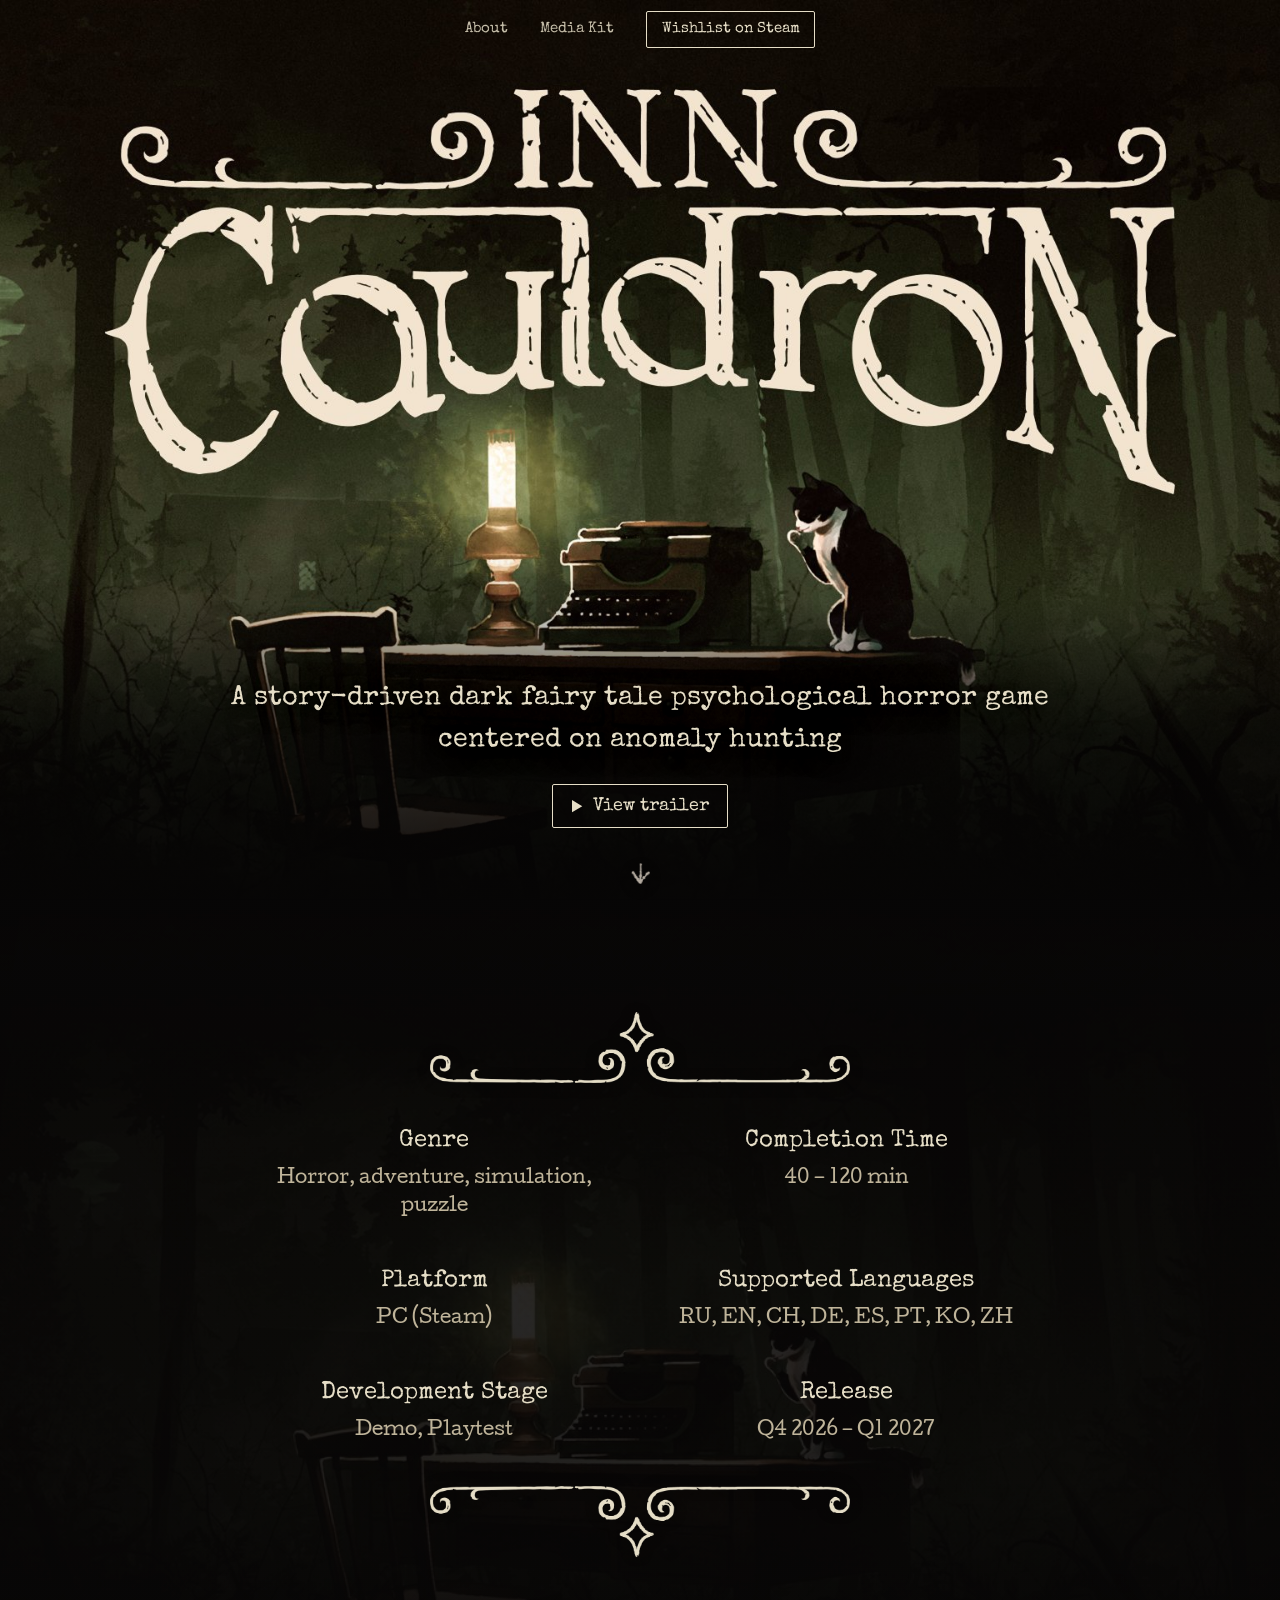
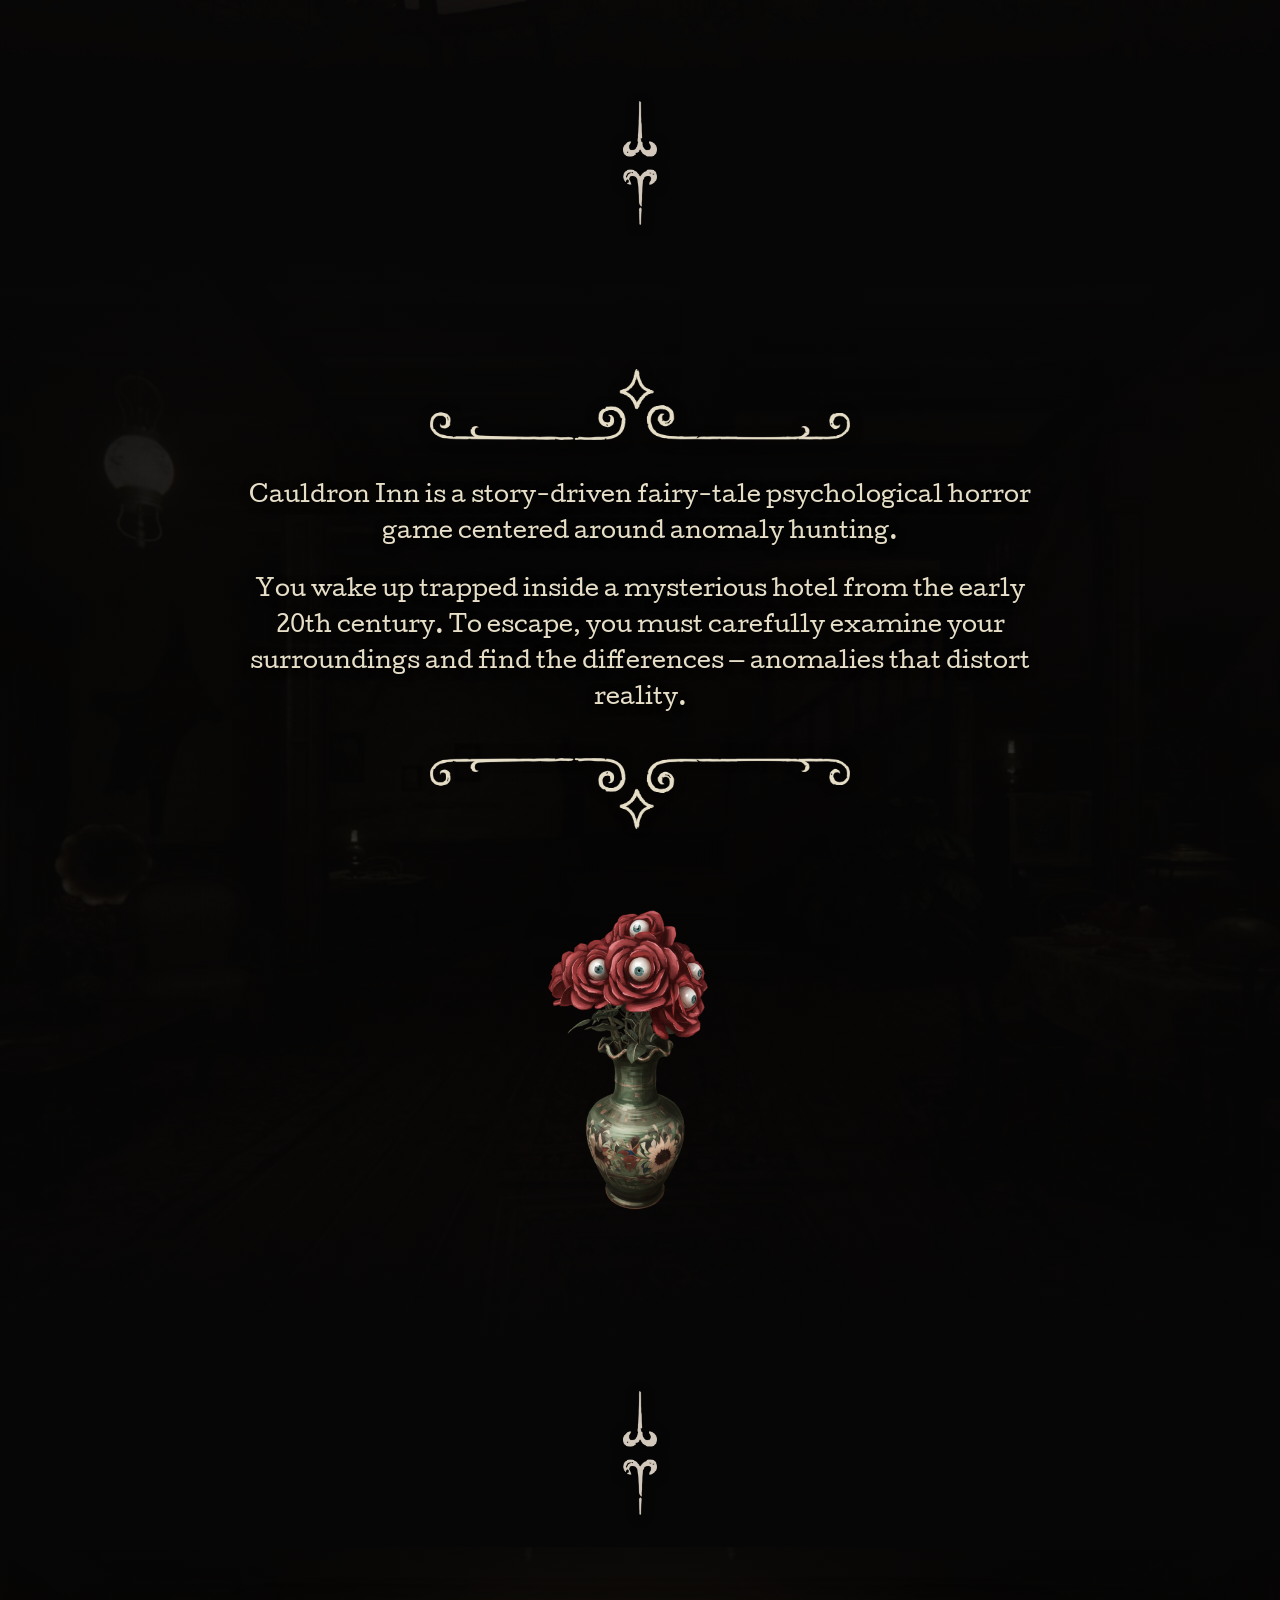
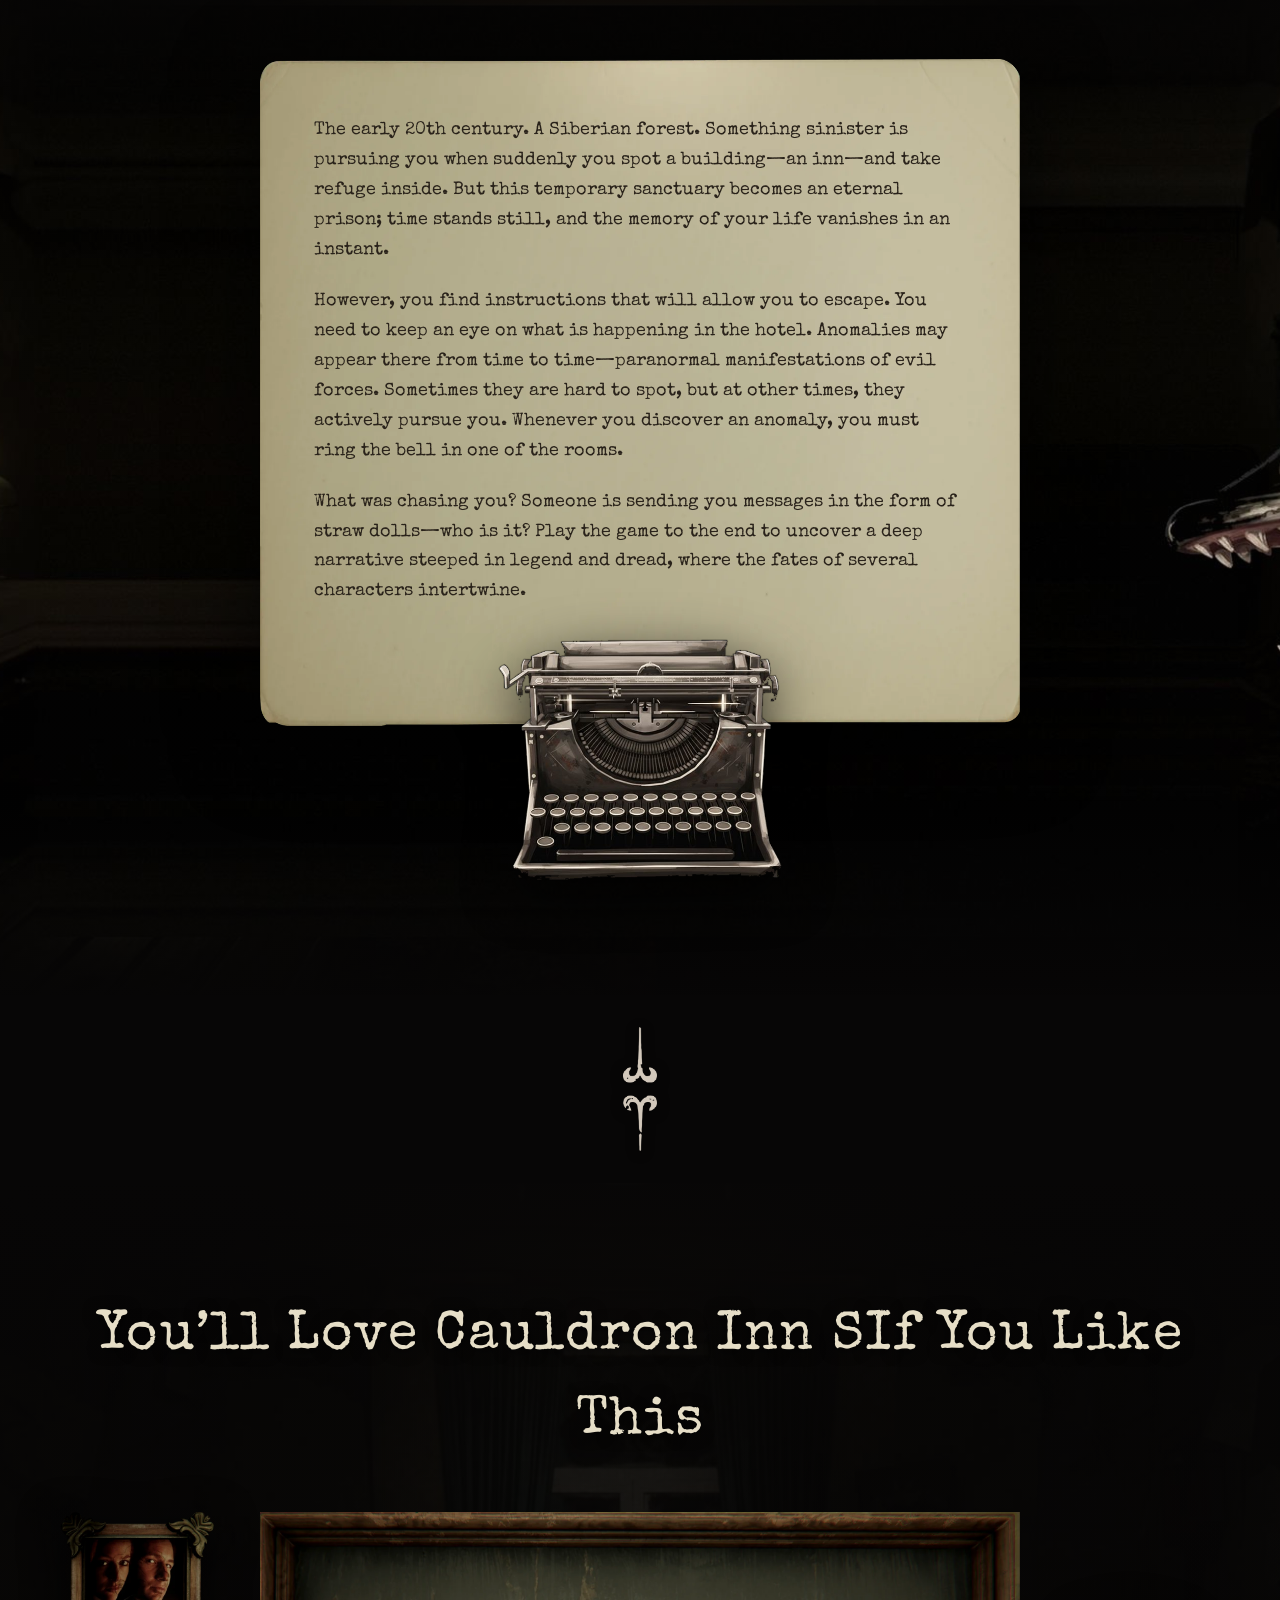
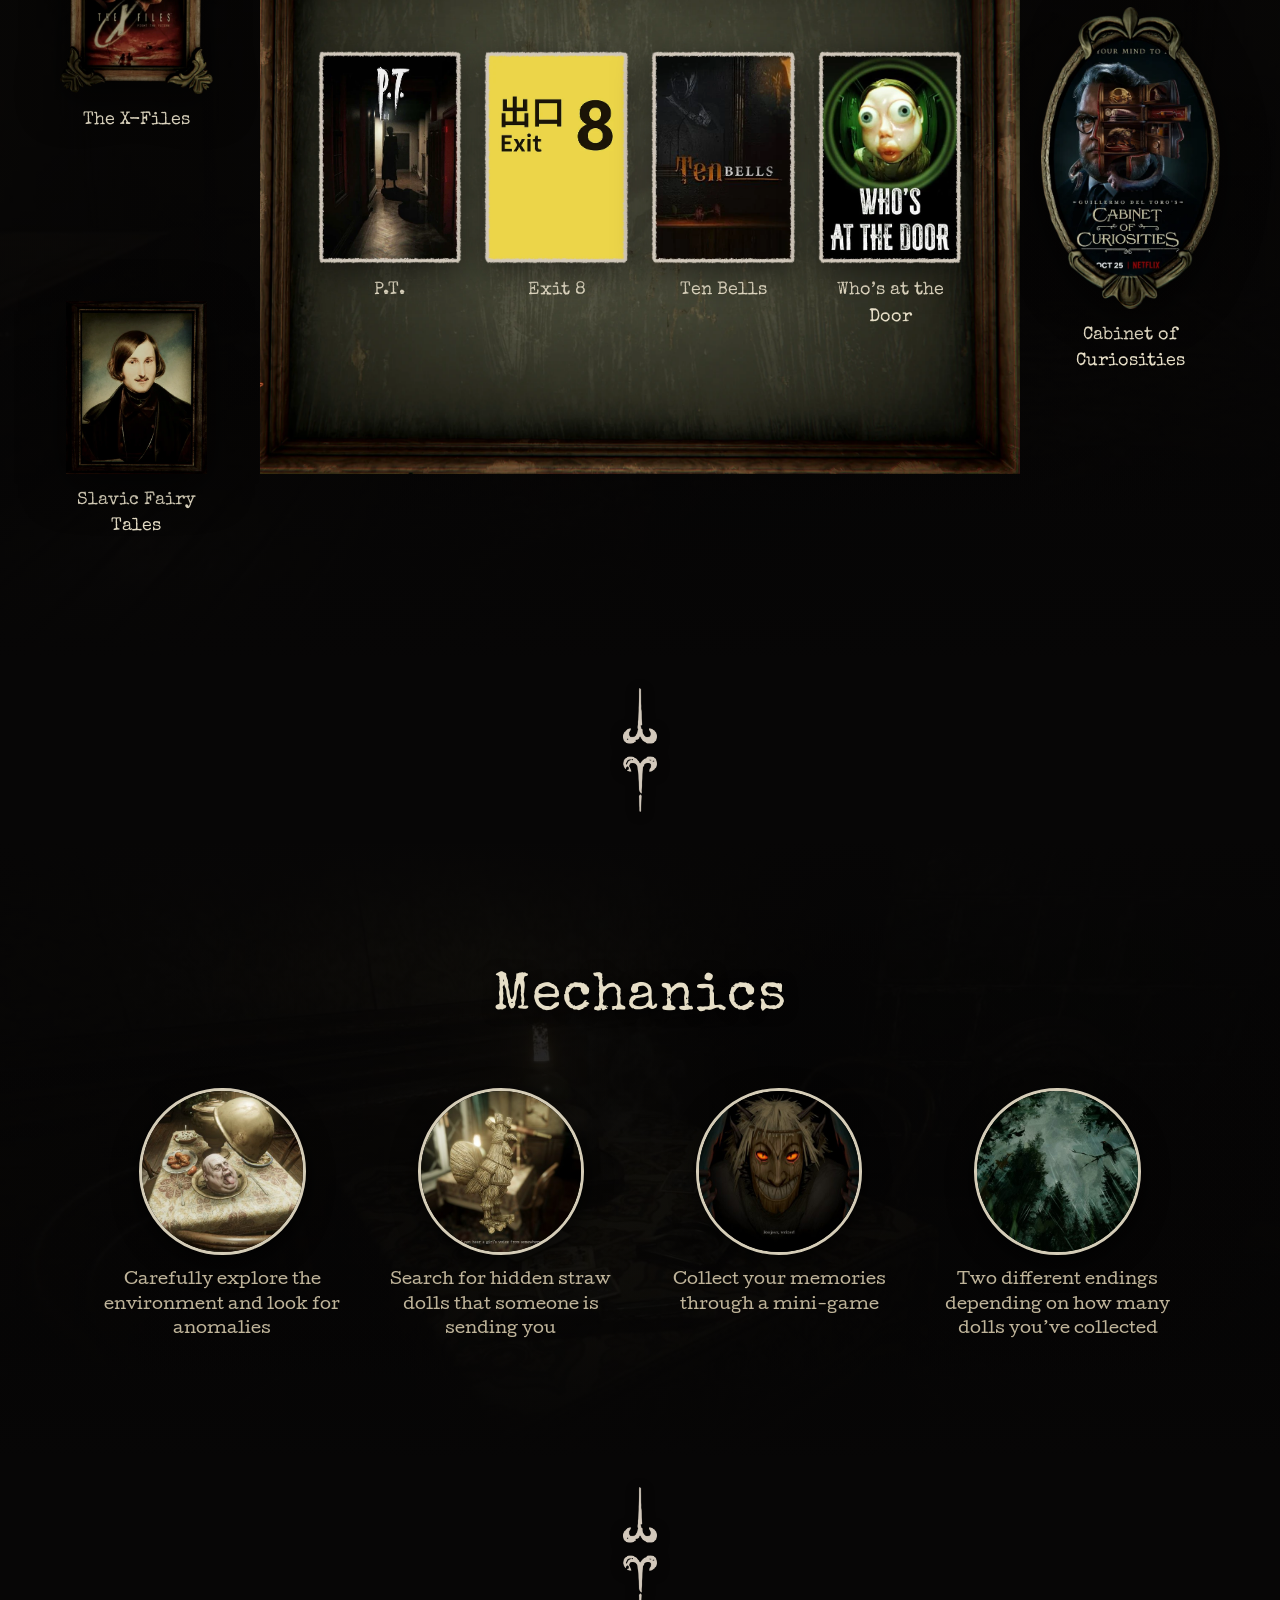
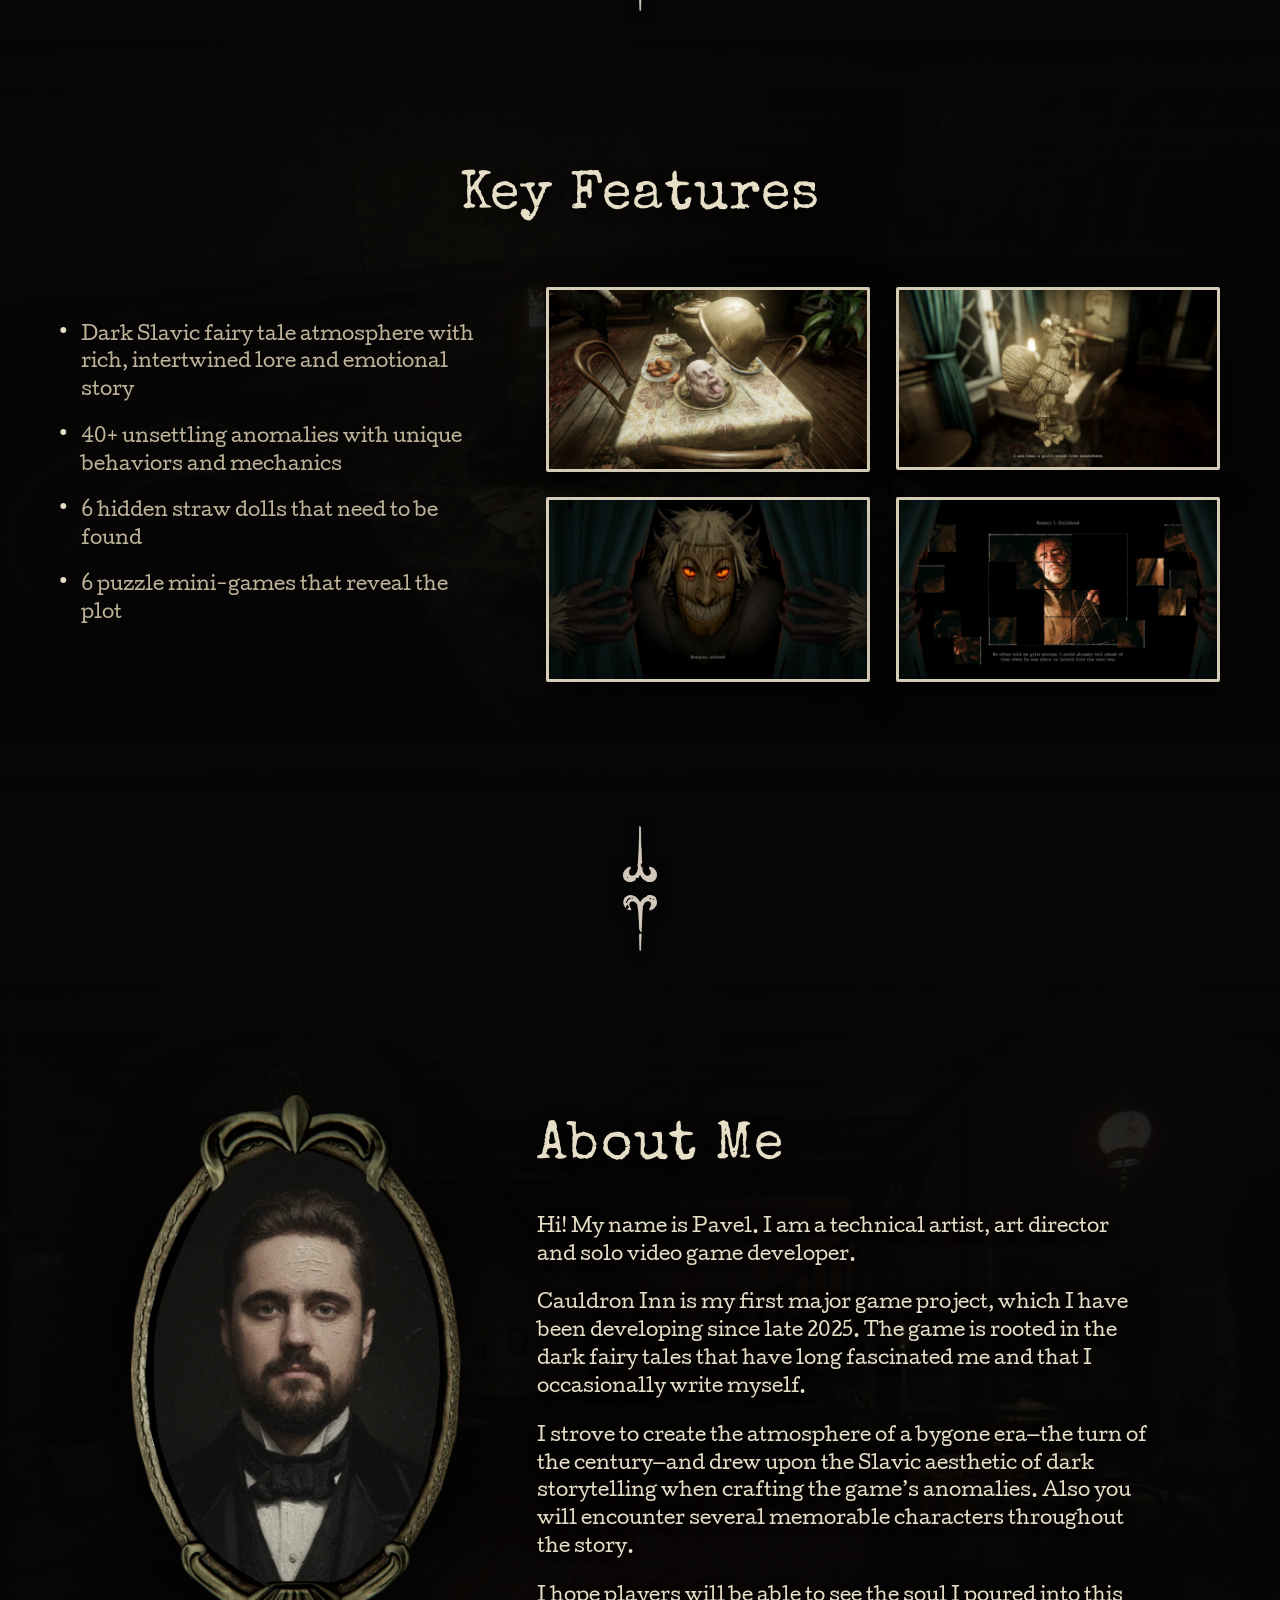
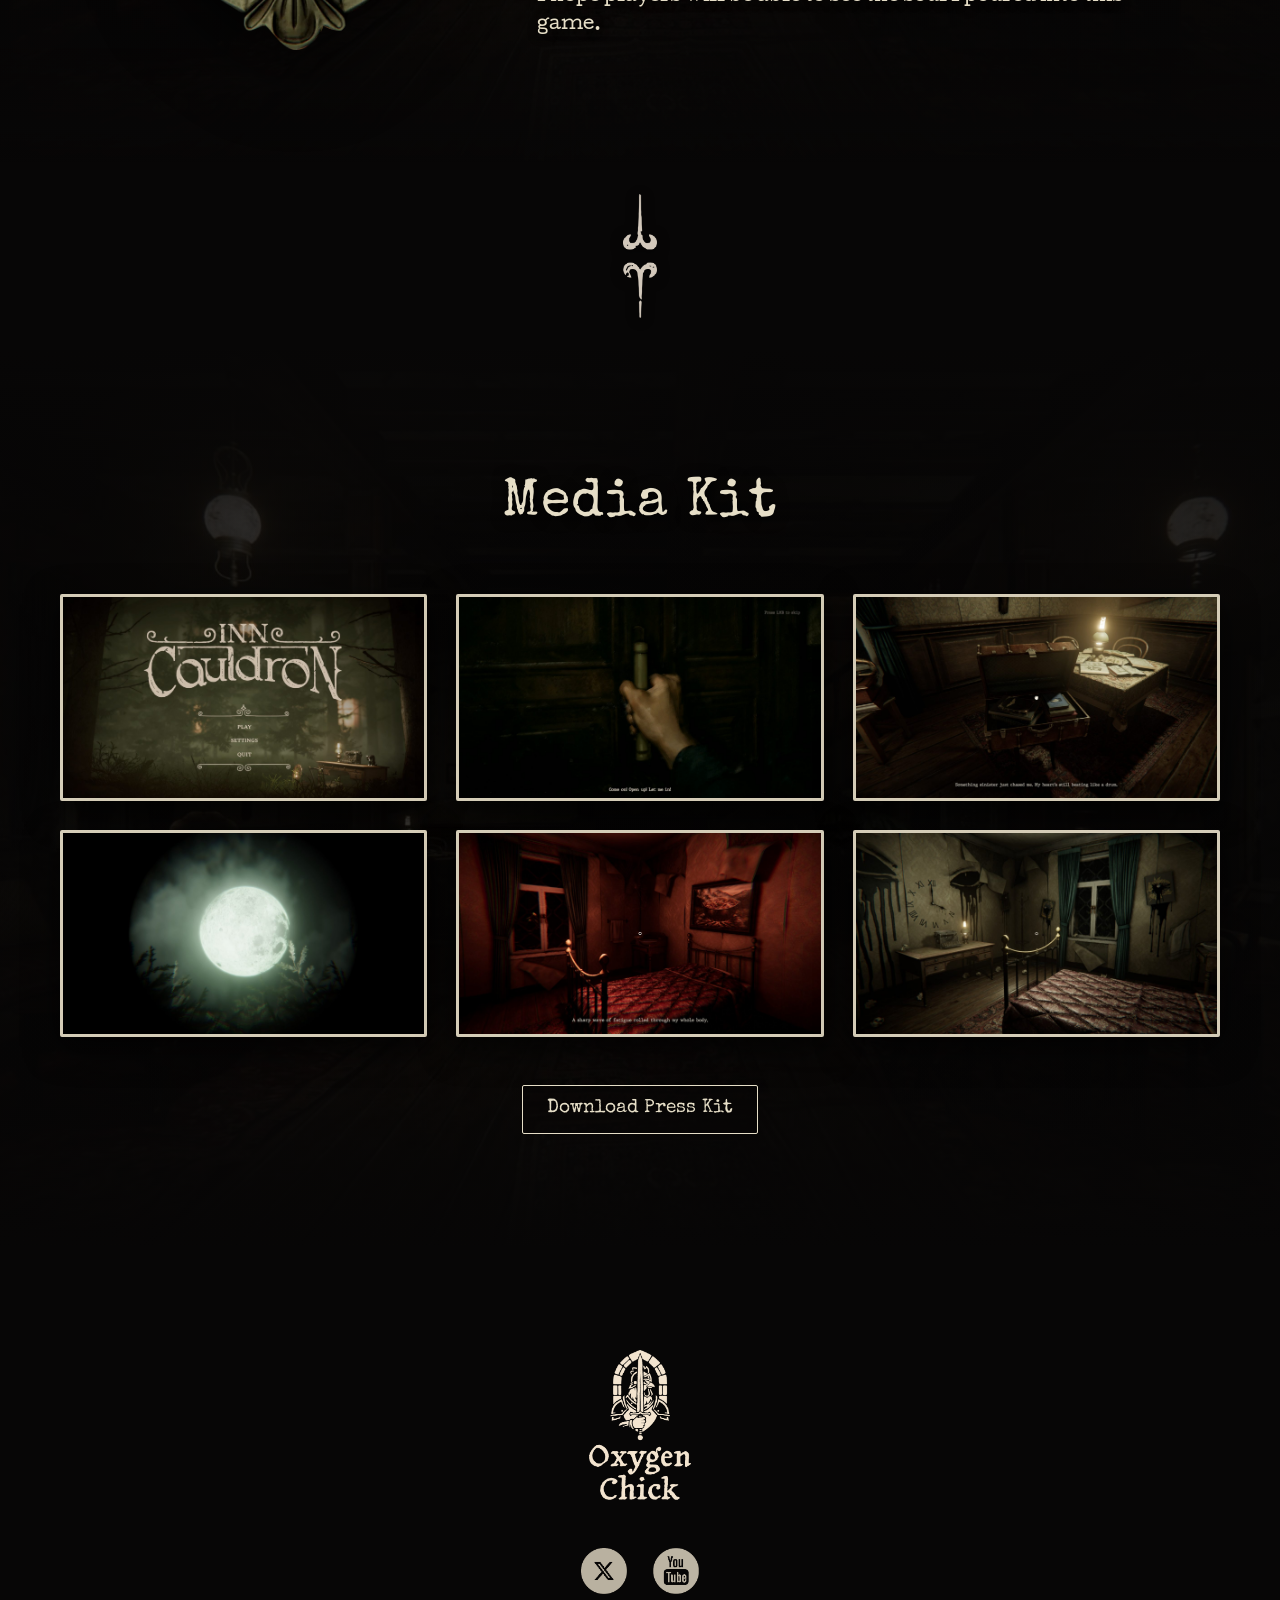
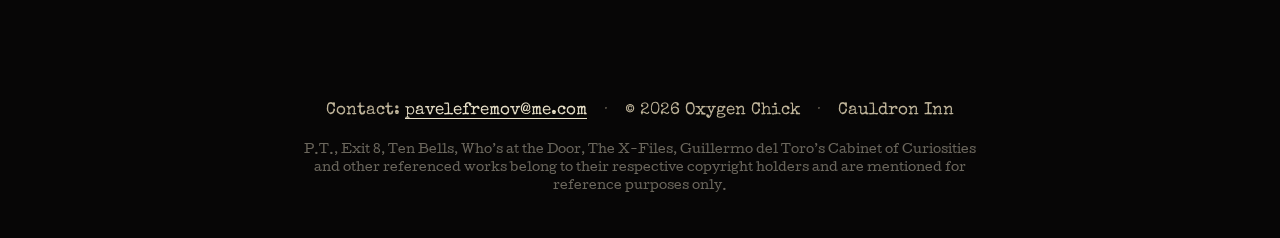
==== index.html @ 09686f46 "text update" ====
<!DOCTYPE html>
<html lang="en">
<head>
<meta charset="UTF-8">
<meta name="viewport" content="width=device-width, initial-scale=1.0">
<title>Cauldron Inn — A Dark Fairy Tale Psychological Horror Game</title>
<meta name="description" content="Cauldron Inn is a story-driven dark fairy tale psychological horror game centered on anomaly hunting. Wishlist on Steam.">
<meta property="og:title" content="Cauldron Inn">
<meta property="og:description" content="A story-driven dark fairy tale psychological horror game centered on anomaly hunting.">
<meta property="og:image" content="assets/hero-h.jpg">
<link rel="icon" type="image/png" href="assets/cat.png">
<link rel="stylesheet" href="style.css">
</head>
<body>

<header class="topbar" id="topbar">
  <nav class="topbar-nav">
    <a href="#about">About</a>
    <a href="#media-kit">Media Kit</a>
    <a class="topbar-cta" href="https://store.steampowered.com/app/4680470/Cauldron_Inn/" target="_blank" rel="noopener">Wishlist on Steam</a>
  </nav>
</header>

<!-- 1. Hero -->
<section class="hero" id="hero">
  <picture class="hero-art">
    <source media="(max-aspect-ratio: 4/5)" srcset="assets/hero-v.jpg">
    <img src="assets/hero-h.jpg" alt="Cauldron Inn — key art: a cat beside a typewriter at a desk in a dark forest">
  </picture>
  <div class="hero-caption reveal">
    <p>A story-driven dark fairy tale psychological horror game centered on anomaly hunting</p>
    <a class="hero-play" href="#" data-trailer="https://www.youtube.com/embed/2gV6ulgVvNI?autoplay=1&rel=0">
      <svg class="hero-play-icon" viewBox="0 0 12 14" aria-hidden="true"><path d="M1 1l10 6-10 6z" fill="currentColor"/></svg>
      View trailer
    </a>
  </div>
  <a class="hero-scroll" href="#facts" aria-label="Scroll down"><img src="assets/arrow_down.png" alt=""></a>
</section>

<!-- 2. Facts -->
<section class="section facts" id="facts">
  <div class="wrap">
    <img class="flourish reveal" src="assets/flourish.png" alt="">
    <div class="facts-grid">
      <div class="fact reveal"><h3>Genre</h3><p>Horror, adventure, simulation, puzzle</p></div>
      <div class="fact reveal"><h3>Completion Time</h3><p>40&nbsp;&ndash;&nbsp;120 min</p></div>
      <div class="fact reveal"><h3>Platform</h3><p>PC (Steam)</p></div>
      <div class="fact reveal"><h3>Supported Languages</h3><p>RU, EN, CH, DE, ES, PT, KO, ZH</p></div>
      <div class="fact reveal"><h3>Development Stage</h3><p>Demo, Playtest</p></div>
      <div class="fact reveal"><h3>Release</h3><p>Q4 2026 &ndash; Q1 2027</p></div>
    </div>
    <img class="flourish flourish-flip reveal" src="assets/flourish.png" alt="">
  </div>
</section>

<div class="v-divider"><img src="assets/v_devider.png" alt=""></div>

<!-- 3. About the game -->
<section class="section about-game" id="about">
  <div class="wrap narrow">
    <img class="flourish reveal" src="assets/flourish.png" alt="">
    <p class="lead reveal">Cauldron Inn is a story-driven fairy-tale psychological horror game centered around anomaly hunting.</p>
    <p class="lead reveal">You wake up trapped inside a mysterious hotel from the early 20th century. To escape, you must carefully examine your surroundings and find the differences &mdash; anomalies that distort reality.</p>
    <img class="flourish flourish-flip reveal" src="assets/flourish.png" alt="">
    <img class="about-art reveal" src="assets/roses.jpg" alt="A vase of roses with eyes">
  </div>
</section>

<div class="v-divider"><img src="assets/v_devider.png" alt=""></div>

<!-- 3b. Story note -->
<section class="section story" id="story">
  <div class="wrap">
    <div class="story-stage reveal">
      <div class="story-note">
        <div class="story-text">
          <p>The early 20th century. A Siberian forest. Something sinister is pursuing you when suddenly you spot a building&mdash;an inn&mdash;and take refuge inside. But this temporary sanctuary becomes an eternal prison; time stands still, and the memory of your life vanishes in an instant.</p>
          <p>However, you find instructions that will allow you to escape. You need to keep an eye on what is happening in the hotel. Anomalies may appear there from time to time&mdash;paranormal manifestations of evil forces. Sometimes they are hard to spot, but at other times, they actively pursue you. Whenever you discover an anomaly, you must ring the bell in one of the rooms.</p>
          <p>What was chasing you? Someone is sending you messages in the form of straw dolls&mdash;who is it? Play the game to the end to uncover a deep narrative steeped in legend and dread, where the fates of several characters intertwine.</p>
        </div>
      </div>
      <img class="story-typewriter" src="assets/typewriter.png" alt="An old typewriter">
    </div>
  </div>
</section>

<div class="v-divider"><img src="assets/v_devider.png" alt=""></div>

<!-- 4. Goal (temporarily hidden) -->
<section class="section goal" hidden>
  <img class="goal-fish" src="assets/fish.jpg" alt="" aria-hidden="true">
  <img class="goal-roses" src="assets/roses.jpg" alt="" aria-hidden="true">
  <div class="wrap narrow">
    <img class="flourish reveal" src="assets/flourish.png" alt="">
    <p class="lead reveal">The player&rsquo;s main goal is to search for anomalies &mdash; strange things that randomly appear in the Inn. Finding them 8&nbsp;times in a row leads to victory.</p>
    <img class="flourish flourish-flip reveal" src="assets/flourish.png" alt="">
  </div>
</section>

<!-- 5. References -->
<section class="section refs">
  <div class="wrap">
    <h2 class="reveal">You&rsquo;ll Love Cauldron Inn SIf You Like This</h2>
    <div class="refs-stage reveal">
      <div class="refs-board">
        <div class="refs-grid">
          <figure>
            <img src="assets/ref-pt.webp" alt="P.T.">
            <figcaption><span>P.T.</span><!--The looping corridor that started it all--></figcaption>
          </figure>
          <figure>
            <img src="assets/ref-exit8.webp" alt="Exit 8">
            <figcaption><span>Exit 8</span><!--Spot the anomaly &mdash; or start over--></figcaption>
          </figure>
          <figure>
            <img src="assets/ref-tenbells.webp" alt="Ten Bells">
            <figcaption><span>Ten Bells</span><!--Anomaly hunting in an eerie old pub--></figcaption>
          </figure>
          <figure>
            <img src="assets/ref-door.webp" alt="Who's at the Door">
            <figcaption><span>Who&rsquo;s at the Door</span><!--Uncanny visitors you should never trust--></figcaption>
          </figure>
        </div>
      </div>
      <div class="refs-out-row">
        <figure class="refs-out refs-out-xfiles">
          <img src="assets/ref-xfiles.webp" alt="The X-Files">
          <figcaption><span>The X-Files</span><!--Investigations of the unexplained--></figcaption>
        </figure>
        <figure class="refs-out refs-out-gogol">
          <img src="assets/ref-gogol.webp" alt="Portrait of Nikolai Gogol">
          <figcaption><span>Slavic Fairy Tales</span><!--Dark folklore in the spirit of Gogol--></figcaption>
        </figure>
        <figure class="refs-out refs-out-cabinet">
          <img src="assets/ref-cabinet.webp" alt="Cabinet of Curiosities">
          <figcaption><span>Cabinet of Curiosities</span><!--An anthology of beautiful nightmares--></figcaption>
        </figure>
      </div>
    </div>
  </div>
</section>

<div class="v-divider"><img src="assets/v_devider.png" alt=""></div>

<!-- 6. Mechanics -->
<section class="section loop" id="mechanics">
  <div class="wrap">
    <h2 class="reveal">Mechanics</h2>
    <div class="mech-row">
      <div class="loop-node reveal">
        <img src="assets/loop-anomaly.jpg" alt="">
        <p>Carefully explore the environment and look for anomalies</p>
      </div>
      <div class="loop-node reveal">
        <img src="assets/loop-artifact.jpg" alt="">
        <p>Search for hidden straw dolls that someone is sending you</p>
      </div>
      <div class="loop-node reveal">
        <img src="assets/loop-mask.jpg" alt="">
        <p>Collect your memories through a mini-game</p>
      </div>
      <div class="loop-node reveal">
        <img src="assets/loop-crow.jpg" alt="">
        <p>Two different endings depending on how many dolls you’ve collected</p>
      </div>
    </div>
  </div>
</section>

<div class="v-divider"><img src="assets/v_devider.png" alt=""></div>

<!-- 7. Key Features -->
<section class="section usp">
  <div class="wrap">
    <h2 class="reveal">Key Features</h2>
    <div class="usp-cols">
      <ul class="usp-list">
        <li class="reveal">Dark Slavic fairy tale atmosphere with rich, intertwined lore and emotional story</li>
        <li class="reveal">40+ unsettling anomalies with unique behaviors and mechanics</li>
        <li class="reveal">6 hidden straw dolls that need to be found</li>
        <li class="reveal">6 puzzle mini-games that reveal the plot</li>
      </ul>
      <div class="usp-shots">
        <img class="framed reveal" src="assets/usp-1.jpg" alt="Anomaly: a head served on a platter">
        <img class="framed reveal" src="assets/usp-2.jpg" alt="A wicker figure by the window">
        <img class="framed reveal" src="assets/usp-3.jpg" alt="A grinning mask behind the curtains">
        <img class="framed reveal" src="assets/usp-4.jpg" alt="Puzzle mini-game revealing a memory">
      </div>
    </div>
  </div>
</section>

<div class="v-divider"><img src="assets/v_devider.png" alt=""></div>

<!-- 8. Roadmap (temporarily hidden) -->
<section class="section roadmap" hidden>
  <div class="wrap">
    <h2 class="reveal">Roadmap</h2>
    <div class="roadmap-panel reveal">
      <span class="curl curl-tl"></span><span class="curl curl-tr"></span>
      <span class="curl curl-bl"></span><span class="curl curl-br"></span>
      <div class="roadmap-grid">
        <div class="roadmap-col"><h3>Q1 2026</h3><ul><li>Steam page</li></ul></div>
        <div class="roadmap-col"><h3>Q2 2026</h3><ul><li>Demo</li><li>Steam Next Fest</li><li>Localization: RU, EN, CH, DE, ES, PT, KO, ZH</li></ul></div>
        <div class="roadmap-col"><h3>Q3&ndash;Q4 2026</h3><ul><li>Playtests</li><li>Exhibitions</li><li>Promotion</li><li>Full version</li></ul></div>
        <div class="roadmap-col"><h3>Q4 2026 &ndash; Q1 2027</h3><ul><li>Release</li></ul></div>
      </div>
    </div>
  </div>
</section>

<!-- 9. Trailer and Steam (temporarily hidden) -->
<section class="section media" id="media" hidden>
  <img class="media-cat" src="assets/cat.png" alt="" aria-hidden="true">
  <div class="wrap">
    <h2 class="reveal">Trailer and Steam Page</h2>
    <div class="media-cards">
      <a class="media-card reveal" href="https://youtu.be/2gV6ulgVvNI" target="_blank" rel="noopener">
        <span class="media-art framed">
          <img class="media-bg" src="assets/hero-h.jpg" alt="Cauldron Inn trailer">
          <span class="media-play">&#9658;</span>
          <img class="media-qr" src="assets/qr-trailer.png" alt="QR code: watch the trailer">
        </span>
        <span class="media-link">View trailer</span>
      </a>
      <a class="media-card reveal" href="https://store.steampowered.com/app/4680470/Cauldron_Inn/" target="_blank" rel="noopener">
        <span class="media-art framed">
          <img class="media-bg" src="assets/hero-h.jpg" alt="Cauldron Inn on Steam">
          <span class="media-steam">
            <svg viewBox="0 0 24 24" width="30" height="30" fill="currentColor" aria-hidden="true"><path d="M12 1C6.2 1 1.5 5.4 1 11l5.9 2.4c.5-.3 1.1-.5 1.7-.5h.2l2.6-3.8v-.1c0-2.3 1.9-4.2 4.2-4.2s4.2 1.9 4.2 4.2-1.9 4.2-4.2 4.2h-.1l-3.7 2.7v.2c0 1.7-1.4 3.1-3.1 3.1-1.5 0-2.8-1.1-3.1-2.6L1.2 15c1.3 4.6 5.6 8 10.8 8 6.1 0 11-4.9 11-11S18.1 1 12 1zM7.9 17.7l-1.4-.6c.2.5.7 1 1.3 1.2 1.2.5 2.6 0 3.1-1.3.2-.6.2-1.2 0-1.8s-.7-1-1.3-1.3c-.6-.2-1.2-.2-1.8 0l1.4.6c.9.4 1.3 1.4.9 2.3-.3.9-1.3 1.3-2.2.9zm10.5-8.9c0-1.5-1.3-2.8-2.8-2.8s-2.8 1.3-2.8 2.8 1.3 2.8 2.8 2.8 2.8-1.2 2.8-2.8zm-4.9 0c0-1.2.9-2.1 2.1-2.1s2.1.9 2.1 2.1-.9 2.1-2.1 2.1-2.1-.9-2.1-2.1z"/></svg>
            STEAM
          </span>
          <img class="media-qr" src="assets/qr-steam.png" alt="QR code: Steam page">
        </span>
        <span class="media-link">Visit Steam page</span>
      </a>
    </div>
  </div>
</section>

<!-- 10. About me -->
<section class="section author" id="about-me">
  <div class="wrap author-row">
    <div class="author-portrait reveal">
      <img src="assets/selfie.webp" alt="Pavel Efremov — portrait in an antique oval frame">
    </div>
    <div class="author-info">
      <h2 class="reveal">About Me</h2>
      <div class="author-bio">
        <p class="reveal">Hi! My name is Pavel. I am a technical artist, art director and solo video game developer.</p>
        <p class="reveal">Cauldron Inn is my first major game project, which I have been developing since late 2025. The game is rooted in the dark fairy tales that have long fascinated me and that I occasionally write myself.</p>
        <p class="reveal">I strove to create the atmosphere of a bygone era&mdash;the turn of the century&mdash;and drew upon the Slavic aesthetic of dark storytelling when crafting the game&rsquo;s anomalies. Also you will encounter several memorable characters throughout the story.</p>
        <p class="reveal">I hope players will be able to see the soul I poured into this game.</p>
      </div>
    </div>
  </div>
</section>

<div class="v-divider"><img src="assets/v_devider.png" alt=""></div>

<!-- 11. Media Kit -->
<section class="section shots" id="media-kit">
  <div class="wrap">
    <h2 class="reveal">Media Kit</h2>
    <div class="shots-grid">
      <img class="framed reveal" src="assets/shot-1.jpg" alt="Main menu of Cauldron Inn">
      <img class="framed reveal" src="assets/shot-2.jpg" alt="Opening a dark door with a candle">
      <img class="framed reveal" src="assets/shot-3.jpg" alt="A suitcase and a gramophone on a desk">
      <img class="framed reveal" src="assets/shot-4.jpg" alt="Full moon over the dark forest">
      <img class="framed reveal" src="assets/shot-5.jpg" alt="A bedroom bathed in red light">
      <img class="framed reveal" src="assets/shot-6.jpg" alt="A bedroom with clocks on the wall">
    </div>
    <p class="shots-cta reveal">
      <a class="presskit-btn" href="https://www.dropbox.com/scl/fo/sg7j8khw7mwzvhf98xg59/AA5vyfiGO1DJafVEgjKG46Y?rlkey=o7ux6tuu0w7fjqwzqslfqrgg5&amp;st=qma2tcs4&amp;dl=0" target="_blank" rel="noopener">Download Press Kit</a>
    </p>
  </div>
</section>

<!-- 12. Contacts (temporarily hidden) -->
<section class="section contacts" id="contacts" hidden>
  <div class="wrap contacts-row">
    <div class="contacts-info">
      <div class="oc reveal">
        <img class="oc-logo" src="assets/oc-logo.png" alt="Oxygen Chick logo">
        <span class="oc-name">Oxygen<br>Chick</span>
      </div>
      <img class="flourish reveal" src="assets/flourish.png" alt="">
      <h2 class="contacts-title reveal">Contacts</h2>
      <ul class="contacts-list reveal">
        <li>Phone number: <a href="tel:+79265530877">+7 926 553 08 77</a></li>
        <li>Email: <a href="mailto:pavelefremov@me.com">pavelefremov@me.com</a></li>
        <li>Telegram: <a href="https://t.me/ooxygenchick" target="_blank" rel="noopener">@ooxygenchick</a></li>
      </ul>
      <img class="flourish flourish-flip reveal" src="assets/flourish.png" alt="">
    </div>
    <div class="contacts-art reveal">
      <div class="framed contacts-key">
        <img class="contacts-bg" src="assets/hero-h.jpg" alt="Cauldron Inn key art">
        <img class="contacts-qr contacts-qr-left" src="assets/qr-steam.png" alt="QR code: Steam page">
        <img class="contacts-qr contacts-qr-right" src="assets/qr-trailer.png" alt="QR code: trailer">
      </div>
      <div class="contacts-links">
        <a href="https://store.steampowered.com/app/4680470/Cauldron_Inn/" target="_blank" rel="noopener">Visit Steam page</a>
        <a href="https://youtu.be/2gV6ulgVvNI" target="_blank" rel="noopener">View trailer</a>
      </div>
    </div>
  </div>
  <p class="footer-note">&copy; 2026 Oxygen Chick &middot; Cauldron Inn</p>
</section>

<div class="oc-block">
  <img class="footer-logo reveal" src="assets/logo_2.png" alt="Oxygen Chick">
  <div class="footer-social reveal">
    <a href="https://x.com/oxygen_chick" target="_blank" rel="noopener" aria-label="X"><img src="assets/x.png" alt="X"></a>
    <a href="https://www.youtube.com/@CauldronInn" target="_blank" rel="noopener" aria-label="YouTube"><img src="assets/youtube.png" alt="YouTube"></a>
  </div>
</div>

<footer class="footer">
  <p class="footer-line">
    <span class="footer-item">Contact: <a href="mailto:pavelefremov@me.com">pavelefremov@me.com</a></span>
    <span class="footer-sep">&middot;</span>
    <span class="footer-item">&copy; 2026 Oxygen Chick</span>
    <span class="footer-sep">&middot;</span>
    <span class="footer-item">Cauldron Inn</span>
  </p>
  <p class="footer-legal">P.T., Exit 8, Ten Bells, Who&rsquo;s at the Door, The X-Files, Guillermo del Toro&rsquo;s Cabinet of Curiosities and other referenced works belong to their respective copyright holders and are mentioned for reference purposes only.</p>
</footer>

<div class="lightbox" id="lightbox" hidden>
  <img src="" alt="">
</div>

<div class="video-overlay" id="videoOverlay" hidden>
  <button class="video-close" aria-label="Close">&times;</button>
  <div class="video-wrap">
    <iframe id="videoFrame" src="" allow="autoplay; encrypted-media" allowfullscreen></iframe>
  </div>
</div>

<script src="script.js"></script>
</body>
</html>
---- style.css ----
/* ---------- Fonts (self-hosted) ---------- */
@font-face {
  font-family: 'Cutive';
  font-style: normal;
  font-weight: 400;
  font-display: swap;
  src: url(assets/fonts/Cutive-latin.woff2) format('woff2');
  unicode-range: U+0000-00FF, U+0131, U+0152-0153, U+02BB-02BC, U+02C6, U+02DA, U+02DC, U+0304, U+0308, U+0329, U+2000-206F, U+20AC, U+2122, U+2191, U+2193, U+2212, U+2215, U+FEFF, U+FFFD;
}
@font-face {
  font-family: 'Special Elite';
  font-style: normal;
  font-weight: 400;
  font-display: swap;
  src: url(assets/fonts/SpecialElite-latin.woff2) format('woff2');
  unicode-range: U+0000-00FF, U+0131, U+0152-0153, U+02BB-02BC, U+02C6, U+02DA, U+02DC, U+0304, U+0308, U+0329, U+2000-206F, U+20AC, U+2122, U+2191, U+2193, U+2212, U+2215, U+FEFF, U+FFFD;
}

/* ---------- Tokens ---------- */
:root {
  --cream: #e6dec7;
  --cream-dim: #bfb49a;
  --bg: #070606;
  --frame: rgba(230, 222, 199, .92);
  --font-head: 'Special Elite', 'Courier New', serif;
  --font-body: 'Cutive', 'Georgia', serif;
}

[hidden] { display: none !important; }

* { margin: 0; padding: 0; box-sizing: border-box; }

html { scroll-behavior: smooth; }

body {
  background: var(--bg);
  color: var(--cream);
  font-family: var(--font-body);
  font-size: clamp(15px, 1.5vw, 18px);
  line-height: 1.55;
  overflow-x: hidden;
}

img { max-width: 100%; display: block; }

h2 {
  font-family: var(--font-head);
  font-weight: 400;
  font-size: clamp(2rem, 5vw, 3.4rem);
  text-align: center;
  letter-spacing: .02em;
  margin-bottom: clamp(1.6rem, 4vw, 3rem);
  text-shadow: 0 2px 14px rgba(0, 0, 0, .8);
}

a { color: var(--cream); }

.wrap {
  width: min(1160px, 92vw);
  margin: 0 auto;
  position: relative;
}

.wrap.narrow { width: min(820px, 92vw); }

.section {
  position: relative;
  padding: clamp(4rem, 9vw, 7rem) 0;
  background-color: var(--bg);
  background-size: cover;
  background-position: center;
}

/* dark vignette above every background photo */
.section::before {
  content: '';
  position: absolute;
  inset: 0;
  background:
    linear-gradient(to bottom, rgba(7, 6, 6, .96), rgba(7, 6, 6, .55) 18%, rgba(7, 6, 6, .55) 82%, rgba(7, 6, 6, .96)),
    radial-gradient(ellipse at center, rgba(7, 6, 6, .25), rgba(7, 6, 6, .78));
  pointer-events: none;
}

.section > * { position: relative; }

/* ---------- Reveal animation ---------- */
.reveal { opacity: 0; transform: translateY(16px); transition: opacity .8s ease, transform .8s ease; }
.reveal.visible { opacity: 1; transform: none; }
@media (prefers-reduced-motion: reduce) {
  html { scroll-behavior: auto; }
  .reveal { opacity: 1; transform: none; transition: none; }
}

/* ---------- Ornaments & frames ---------- */
.flourish {
  width: min(420px, 70%);
  margin: 0 auto clamp(1.5rem, 4vw, 2.5rem);
  filter: drop-shadow(0 2px 6px rgba(0, 0, 0, .6));
}

.flourish-flip { transform: translateY(16px) scaleY(-1); margin: clamp(1.5rem, 4vw, 2.5rem) auto 0; }
.flourish-flip.visible { transform: scaleY(-1); }

/* Vertical ornament thread between sections; stem thickness matches the flourish */
.v-divider {
  background: var(--bg);
  text-align: center;
  line-height: 0;
  padding: clamp(1.2rem, 3vw, 2rem) 0;
}

.v-divider img {
  width: clamp(28px, 2.6vw, 36px);
  display: inline-block;
  filter: drop-shadow(0 2px 6px rgba(0, 0, 0, .6));
}

.framed {
  border: 3px solid var(--frame);
  border-radius: 2px;
  box-shadow: 0 10px 34px rgba(0, 0, 0, .65);
}

/* ---------- Top bar (centered, like the rest of the design) ---------- */
.topbar {
  position: fixed;
  top: 0; left: 0; right: 0;
  z-index: 50;
  display: flex;
  justify-content: center;
  padding: .7rem clamp(1rem, 3vw, 2rem);
  transition: background .35s ease, box-shadow .35s ease;
}

.topbar.scrolled {
  background: rgba(7, 6, 6, .88);
  backdrop-filter: blur(6px);
  box-shadow: 0 2px 18px rgba(0, 0, 0, .55);
}

.topbar-nav {
  display: flex;
  align-items: center;
  justify-content: center;
  gap: clamp(.9rem, 3vw, 2rem);
  font-family: var(--font-head);
  font-size: .95rem;
}

.topbar-nav a { text-decoration: none; opacity: .85; }
.topbar-nav a:hover { opacity: 1; text-decoration: underline; }

.topbar-cta {
  border: 1px solid var(--cream);
  padding: .35rem .9rem;
  border-radius: 2px;
  opacity: 1 !important;
}

.topbar-cta:hover { background: var(--cream); color: var(--bg); text-decoration: none !important; }

@media (max-width: 640px) {
  .topbar-nav { font-size: .85rem; gap: .8rem; }
  .topbar-cta { padding: .3rem .7rem; }
}

/* ---------- 1. Hero ---------- */
.hero {
  position: relative;
  height: 100svh;
  min-height: 480px;
}

.hero-art, .hero-art img {
  position: absolute;
  inset: 0;
  width: 100%;
  height: 100%;
  object-fit: cover;
}

/* never crop the top of the key art: the logo stays clear of the fixed menu
   (the art has ~10% of forest headroom above the logo) */
.hero-art img { object-position: center top; }

/* legibility gradient behind the caption and trailer button */
.hero-art::after {
  content: "";
  position: absolute;
  left: 0; right: 0; bottom: 0;
  height: 38%;
  background: linear-gradient(to top, rgba(7, 6, 6, .82), rgba(7, 6, 6, 0));
  pointer-events: none;
}

.hero-caption {
  position: absolute;
  left: 0; right: 0;
  bottom: clamp(3.2rem, 8vh, 5rem);
  text-align: center;
  padding: 0 6vw;
}

.hero-caption p {
  font-family: var(--font-head);
  font-size: clamp(1.05rem, 2.6vw, 1.7rem);
  max-width: 34em;
  margin: 0 auto;
  text-shadow: 0 2px 10px rgba(0, 0, 0, .9), 0 0 30px rgba(0, 0, 0, .7);
}

/* Styled to match the "Wishlist on Steam" button in the top bar */
.hero-play {
  display: inline-flex;
  align-items: center;
  gap: .6rem;
  margin-top: 1.4rem;
  font-family: var(--font-head);
  font-size: clamp(.95rem, 1.8vw, 1.1rem);
  text-decoration: none;
  padding: .45rem 1.15rem;
  border: 1px solid var(--cream);
  border-radius: 2px;
  background: rgba(7, 6, 6, .45);
  transition: background .3s ease, color .3s ease;
}

.hero-play:hover { background: var(--cream); color: var(--bg); }

.hero-play-icon {
  width: .7em;
  height: .82em;
  flex: none;
}

.hero-scroll {
  position: absolute;
  left: 50%;
  bottom: 1rem;
  transform: translateX(-50%);
  text-decoration: none;
  opacity: .85;
  animation: bob 2.2s ease-in-out infinite;
}

.hero-scroll img {
  width: clamp(16px, 1.6vw, 20px);
  filter: drop-shadow(0 3px 8px rgba(0, 0, 0, .7));
}

@keyframes bob {
  0%, 100% { transform: translate(-50%, 0); }
  50% { transform: translate(-50%, 8px); }
}

/* Portrait phones/tablets: vertical key art shown uncropped,
   caption, trailer button and arrow overlaid on its lower part */
@media (max-aspect-ratio: 4/5) {
  .hero {
    height: auto;
    min-height: 0;
    display: block;
    background: #000;
    padding-top: 3.2rem;
  }

  .hero-art { position: relative; display: block; }

  .hero-art img {
    position: static;
    width: 100%;
    height: auto;
  }

  /* legibility gradient behind the overlaid caption */
  .hero-art::after {
    content: "";
    position: absolute;
    left: 0; right: 0; bottom: 0;
    height: 45%;
    background: linear-gradient(to top, rgba(7, 6, 6, .9), rgba(7, 6, 6, 0));
    pointer-events: none;
  }

  .hero-caption {
    position: absolute;
    left: 0; right: 0;
    bottom: clamp(3.4rem, 14vw, 6rem);
    padding: 0 6vw;
  }

  .hero-scroll { bottom: .9rem; }
}

/* ---------- 2. Facts ---------- */
.facts { background-image: url(assets/bg-facts.jpg); background-position: center bottom; }
.facts::before {
  background:
    linear-gradient(to bottom, rgba(7, 6, 6, .97), rgba(7, 6, 6, .82) 20%, rgba(7, 6, 6, .82) 80%, rgba(7, 6, 6, .97)),
    radial-gradient(ellipse at center, rgba(7, 6, 6, .2), rgba(7, 6, 6, .7));
}

.facts-grid {
  display: grid;
  grid-template-columns: repeat(2, 1fr);
  gap: clamp(1.4rem, 4vw, 2.6rem) clamp(1.5rem, 5vw, 4rem);
  width: min(760px, 100%);
  margin: 0 auto;
  text-align: center;
}

.fact h3 {
  font-family: var(--font-head);
  font-weight: 400;
  font-size: clamp(1.15rem, 2.4vw, 1.5rem);
  margin-bottom: .35rem;
}

.fact p { color: var(--cream-dim); }

@media (max-width: 560px) {
  .facts-grid { grid-template-columns: 1fr; }
}

/* ---------- 3. About the game / 4. Goal ---------- */
.about-game { background-image: url(assets/bg-inn.jpg); }

.lead {
  font-family: var(--font-body);
  font-size: clamp(1.05rem, 2.2vw, 1.4rem);
  line-height: 1.6;
  text-align: center;
  text-shadow: 0 2px 10px rgba(0, 0, 0, .85);
}

.lead + .lead { margin-top: 1.4rem; }

.about-art {
  width: min(380px, 65%);
  margin: clamp(1.6rem, 4vw, 2.4rem) auto 0;
  mix-blend-mode: screen;
}

/* ---------- 3b. Story note ---------- */
.story { background-image: url(assets/bg-story.jpg); }

/* lighter vignette so the bell and typewriter props stay visible */
.story::before {
  background:
    linear-gradient(to bottom, rgba(7, 6, 6, .9), rgba(7, 6, 6, .18) 18%, rgba(7, 6, 6, .18) 82%, rgba(7, 6, 6, .9));
}

.story-stage {
  --tw-overlap: clamp(56px, 10vw, 90px); /* how far the typewriter climbs onto the note */
  width: min(760px, 100%);
  margin: 0 auto;
}

/* The paper sheet stretches with the text (plain texture survives it),
   same trick as the refs board */
.story-note {
  width: 100%;
  background: url(assets/note_bg.webp) center / 100% 100% no-repeat;
  padding: clamp(2.1rem, 5.5vw, 3.6rem) clamp(1.7rem, 5vw, 3.4rem) calc(var(--tw-overlap) + 1.8rem);
  filter: drop-shadow(0 18px 42px rgba(0, 0, 0, .7));
}

@media (max-width: 640px) {
  /* portrait-rotated sheet for tall narrow layouts, like board-v */
  .story-note { background-image: url(assets/note_bg-v.webp); }
}

.story-text {
  font-family: var(--font-head);
  font-size: clamp(.9rem, 1.7vw, 1.1rem);
  line-height: 1.7;
  color: #29221a;
  text-shadow: none;
}

.story-text p + p { margin-top: 1.2em; }

.story-typewriter {
  display: block;
  position: relative;
  z-index: 2;
  width: clamp(190px, 32vw, 290px);
  margin: calc(-1 * var(--tw-overlap)) auto 0;
  filter: drop-shadow(0 14px 26px rgba(0, 0, 0, .65));
}

.goal { background-image: url(assets/bg-inn.jpg); background-position: 70% center; }

.goal-fish, .goal-roses {
  position: absolute;
  mix-blend-mode: screen;
  width: clamp(130px, 22vw, 300px);
  pointer-events: none;
  z-index: 1;
}

.goal-fish { top: 0; left: 0; }
.goal-roses { bottom: 0; left: clamp(0px, 4vw, 60px); }

.goal .wrap { z-index: 2; }

@media (max-width: 760px) {
  .goal-fish { width: 120px; opacity: .8; }
  .goal-roses { display: none; }
}

/* ---------- 5. References ---------- */
.refs { background-image: url(assets/bg-refs.jpg); }

.refs-stage {
  position: relative;
  width: min(1200px, 100%);
  margin: 0 auto;
}

/* Board keeps its native aspect ratio, never stretched or cropped */
.refs-board {
  width: min(760px, 100%);
  margin: 0 auto;
  aspect-ratio: 1800 / 1331;
  background: url(assets/board.webp) center / contain no-repeat;
  display: flex;
  align-items: center;
  justify-content: center;
  padding: clamp(1.8rem, 4.5vw, 3.2rem) clamp(2rem, 5vw, 3.6rem);
}

.refs-grid {
  display: flex;
  justify-content: center;
  gap: clamp(.8rem, 2vw, 1.4rem);
  width: 100%;
}

.refs-grid figure {
  flex: 1 1 0;
  min-width: 0;
  text-align: center;
}

.refs-grid img {
  width: 100%;
  height: auto;
  filter: drop-shadow(0 8px 18px rgba(0, 0, 0, .55));
}

.refs-stage figcaption {
  margin-top: .8rem;
  color: var(--cream-dim);
  font-size: clamp(.82rem, 1.3vw, .95rem);
  line-height: 1.45;
}

.refs-stage figcaption span {
  display: block;
  font-family: var(--font-head);
  font-size: clamp(.95rem, 1.6vw, 1.15rem);
  color: var(--cream);
  margin-bottom: .25rem;
}

/* Framed portraits hang outside the board, as in the original deck */
.refs-out { text-align: center; }

.refs-out img {
  width: 100%;
  height: auto;
  filter: drop-shadow(0 10px 22px rgba(0, 0, 0, .6));
}

.refs-out-row {
  display: flex;
  flex-wrap: wrap;
  justify-content: center;
  gap: clamp(1.4rem, 4vw, 2.5rem);
  margin-top: clamp(1.8rem, 4vw, 2.8rem);
}

@media (max-width: 1119.98px) {
  .refs-out-row .refs-out { width: clamp(140px, 30vw, 180px); }
}

@media (min-width: 1120px) {
  .refs-out-row { display: contents; }

  /* extra room below the board lets the left column breathe, as in the deck */
  .refs-stage { padding-bottom: 70px; }

  .refs-out { position: absolute; }
  .refs-out-xfiles { left: 0; top: 0; width: clamp(135px, 12vw, 155px); }
  .refs-out-gogol { left: .5%; bottom: 0; width: clamp(125px, 11vw, 145px); }
  .refs-out-cabinet { right: 0; top: calc(50% - 35px); transform: translateY(-50%); width: clamp(150px, 14vw, 180px); }
}

@media (max-width: 640px) {
  /* portrait-rotated board, gently squashed to hold the 2x2 poster grid */
  .refs-board {
    aspect-ratio: auto;
    background: url(assets/board-v.webp) center / 100% 100% no-repeat;
    padding: 2.8rem 2rem;
  }

  .refs-grid { flex-wrap: wrap; gap: 1.4rem 1rem; }
  .refs-grid figure { flex: 0 0 42%; }
}

/* ---------- 6. Mechanics ---------- */
.loop { background-image: url(assets/bg-loop.jpg); }

.mech-row {
  display: flex;
  flex-wrap: wrap;
  justify-content: center;
  gap: clamp(1.8rem, 4vw, 3rem) clamp(1.4rem, 3vw, 2.6rem);
}

.loop-node {
  width: clamp(180px, 20vw, 240px);
  text-align: center;
}

.loop-node img {
  width: clamp(120px, 13vw, 170px);
  height: clamp(120px, 13vw, 170px);
  object-fit: cover;
  border-radius: 50%;
  border: 3px solid var(--frame);
  margin: 0 auto .9rem;
  box-shadow: 0 8px 26px rgba(0, 0, 0, .7);
}

.loop-node p { font-size: .88em; color: var(--cream-dim); }

@media (max-width: 900px) {
  .loop-node { width: clamp(150px, 40vw, 240px); }
}

/* ---------- 7. USP ---------- */
.usp { background-image: url(assets/bg-usp.jpg); }

.usp-cols {
  display: grid;
  grid-template-columns: minmax(240px, 1fr) 1.6fr;
  gap: clamp(1.8rem, 5vw, 4rem);
  align-items: center;
}

.usp-list { list-style: none; }

.usp-list li {
  position: relative;
  padding-left: 1.3rem;
  margin-bottom: 1.15rem;
  color: var(--cream-dim);
}

.usp-list li::before {
  content: '\00B7';
  position: absolute;
  left: 0;
  font-size: 1.6em;
  line-height: 1;
  color: var(--cream);
}

.usp-shots {
  display: grid;
  grid-template-columns: 1fr 1fr;
  gap: clamp(.9rem, 2.5vw, 1.6rem);
}

@media (max-width: 820px) {
  .usp-cols { grid-template-columns: 1fr; }
}

@media (max-width: 480px) {
  .usp-shots { grid-template-columns: 1fr; }
}

/* ---------- 8. Roadmap ---------- */
.roadmap { background-image: url(assets/bg-roadmap.jpg); }

.roadmap-panel {
  position: relative;
  background: rgba(233, 226, 210, .13);
  border-top: 2px solid var(--frame);
  border-bottom: 2px solid var(--frame);
  padding: clamp(1.6rem, 4vw, 2.8rem) clamp(1.2rem, 4vw, 3rem);
}

.curl {
  position: absolute;
  width: 26px;
  height: 26px;
  background: url("data:image/svg+xml,%3Csvg xmlns='http://www.w3.org/2000/svg' viewBox='0 0 26 26'%3E%3Cpath d='M25 3 C10 3 3 8 3 14 a5.5 5.5 0 1 0 11 0 a4 4 0 0 0 -8 0' fill='none' stroke='%23e6dec7' stroke-width='2.2' stroke-linecap='round'/%3E%3C/svg%3E") center / contain no-repeat;
}

.curl-tl { top: -13px; left: -10px; transform: scaleX(-1); }
.curl-tr { top: -13px; right: -10px; }
.curl-bl { bottom: -13px; left: -10px; transform: scale(-1, -1); }
.curl-br { bottom: -13px; right: -10px; transform: scaleY(-1); }

.roadmap-grid {
  display: grid;
  grid-template-columns: repeat(4, 1fr);
  gap: clamp(1.2rem, 3vw, 2rem);
  text-align: center;
}

.roadmap-col h3 {
  font-family: var(--font-head);
  font-weight: 400;
  font-size: clamp(1.05rem, 1.8vw, 1.3rem);
  padding-bottom: .8rem;
  margin-bottom: .9rem;
  border-bottom: 1px solid rgba(230, 222, 199, .45);
}

.roadmap-col ul { list-style: none; color: var(--cream-dim); }
.roadmap-col li { margin-bottom: .45rem; }

@media (max-width: 820px) {
  .roadmap-grid { grid-template-columns: 1fr; text-align: left; }
  .roadmap-col h3 { text-align: left; }
  .roadmap-col { padding-left: .2rem; }
  .roadmap-col + .roadmap-col { margin-top: .6rem; }
}

/* ---------- 9. Trailer & Steam ---------- */
.media { background-image: url(assets/bg-moon.jpg); }

.media-cat {
  position: absolute;
  bottom: 0;
  left: clamp(-30px, 1vw, 40px);
  width: clamp(110px, 14vw, 220px);
  z-index: 2;
  pointer-events: none;
  filter: drop-shadow(0 6px 16px rgba(0, 0, 0, .7));
}

@media (max-width: 900px) { .media-cat { display: none; } }

.media-cards {
  display: grid;
  grid-template-columns: 1fr 1fr;
  gap: clamp(1.5rem, 4vw, 3rem);
  width: min(980px, 100%);
  margin: 0 auto;
}

.media-card { text-decoration: none; text-align: center; display: block; }

.media-art {
  position: relative;
  display: block;
  overflow: hidden;
}

.media-art > .media-bg {
  width: 100%;
  aspect-ratio: 16 / 9;
  object-fit: cover;
  transition: transform .5s ease;
}

.media-card:hover .media-art > .media-bg { transform: scale(1.04); }

.media-play, .media-steam {
  position: absolute;
  top: 50%;
  left: 50%;
  transform: translate(-50%, -50%);
  color: var(--cream);
  text-shadow: 0 2px 12px rgba(0, 0, 0, .9);
}

.media-play {
  font-size: 2.4rem;
  width: 4.6rem;
  height: 4.6rem;
  line-height: 4.6rem;
  border: 3px solid var(--frame);
  border-radius: 50%;
  background: rgba(7, 6, 6, .55);
  transition: background .3s ease;
}

.media-card:hover .media-play { background: rgba(7, 6, 6, .8); }

.media-steam {
  display: flex;
  align-items: center;
  gap: .6rem;
  font-family: var(--font-head);
  font-size: 1.5rem;
  letter-spacing: .12em;
  background: rgba(7, 6, 6, .55);
  padding: .55rem 1.1rem;
  border-radius: 3rem;
}

.media-qr {
  position: absolute;
  right: .7rem;
  bottom: .7rem;
  width: clamp(56px, 7vw, 84px);
  border-radius: 3px;
  opacity: .95;
}

.media-link {
  display: inline-block;
  margin-top: 1rem;
  font-family: var(--font-head);
  font-size: clamp(1.05rem, 2vw, 1.35rem);
  text-decoration: underline;
  text-underline-offset: 5px;
}

@media (max-width: 720px) {
  .media-cards { grid-template-columns: 1fr; width: min(480px, 100%); }
}

/* ---------- 10. About me ---------- */
.author { background-image: url(assets/bg-shots.jpg); }

.author-row {
  display: flex;
  align-items: center;
  justify-content: center;
  gap: clamp(2rem, 6vw, 5rem);
}

/* the ornate frame is baked into the portrait itself */
.author-portrait {
  flex: none;
  width: clamp(220px, 28vw, 330px);
  filter: drop-shadow(0 16px 40px rgba(0, 0, 0, .75));
}

.author-portrait img { width: 100%; }

.author-info { max-width: 34em; }

.author-info h2 { text-align: left; margin-bottom: clamp(1rem, 2.5vw, 1.6rem); }

.author-bio p { text-shadow: 0 2px 10px rgba(0, 0, 0, .85); }

.author-bio p + p { margin-top: 1.15em; }

@media (max-width: 720px) {
  .author-row { flex-direction: column; }
  .author-portrait { width: clamp(200px, 60vw, 280px); }
  .author-info h2 { text-align: center; }
}

/* ---------- 11. Screenshots ---------- */
.shots { background-image: url(assets/bg-shots.jpg); }

.shots-grid {
  display: grid;
  grid-template-columns: repeat(3, 1fr);
  gap: clamp(1rem, 2.5vw, 1.8rem);
}

.shots-grid img {
  width: 100%;
  aspect-ratio: 16 / 9;
  object-fit: cover;
  cursor: zoom-in;
  transition: transform .4s ease;
}

.shots-grid img:hover { transform: scale(1.025); }

.shots-cta { text-align: center; margin-top: clamp(1.8rem, 4.5vw, 3rem); }

.presskit-btn {
  display: inline-block;
  font-family: var(--font-head);
  font-size: clamp(1rem, 2vw, 1.2rem);
  text-decoration: none;
  padding: .55rem 1.5rem;
  border: 1px solid var(--cream);
  border-radius: 2px;
  background: rgba(7, 6, 6, .45);
  transition: background .3s ease, color .3s ease;
}

.presskit-btn:hover { background: var(--cream); color: var(--bg); }

@media (max-width: 960px) { .shots-grid { grid-template-columns: repeat(2, 1fr); } }
@media (max-width: 560px) { .shots-grid { grid-template-columns: 1fr; } }

/* ---------- 12. Contacts ---------- */
.contacts {
  background-image: url(assets/bg-contacts.jpg);
  padding-bottom: 2rem;
}

.contacts::before {
  background:
    url(assets/bg-eyes.jpg) top center / 100% auto no-repeat,
    linear-gradient(to bottom, rgba(7, 6, 6, 0), rgba(7, 6, 6, .9) 45%);
  background-blend-mode: screen, normal;
  opacity: 1;
  mix-blend-mode: normal;
}

.contacts::after {
  content: '';
  position: absolute;
  inset: 0;
  background: linear-gradient(to bottom, rgba(7, 6, 6, .35), rgba(7, 6, 6, .82) 30%, rgba(7, 6, 6, .88));
  pointer-events: none;
}

.contacts .wrap { z-index: 2; }

.contacts-row {
  display: grid;
  grid-template-columns: minmax(260px, 1fr) 1.5fr;
  gap: clamp(2rem, 6vw, 4.5rem);
  align-items: center;
  padding-top: clamp(2rem, 6vw, 4rem);
}

.contacts-info { text-align: center; }

.oc {
  display: flex;
  align-items: center;
  justify-content: center;
  gap: 1rem;
  margin-bottom: 1.8rem;
}

.oc-logo { width: clamp(70px, 8vw, 100px); }

.oc-name {
  font-family: var(--font-head);
  font-size: clamp(1.5rem, 3vw, 2rem);
  line-height: 1.15;
  text-align: left;
}

.contacts-title { font-size: clamp(1.4rem, 2.6vw, 1.8rem); margin-bottom: 1rem; }

.contacts-list { list-style: none; color: var(--cream-dim); }
.contacts-list li { margin-bottom: .55rem; }
.contacts-list a { color: var(--cream); text-underline-offset: 4px; }

.contacts-art { text-align: center; }

.contacts-key { position: relative; overflow: hidden; }

.contacts-key > .contacts-bg { width: 100%; }

.contacts-qr {
  position: absolute;
  bottom: 8%;
  width: clamp(64px, 9vw, 110px);
  border-radius: 3px;
}

.contacts-qr-left { left: 5%; }
.contacts-qr-right { right: 5%; }

.contacts-links {
  display: flex;
  justify-content: space-around;
  margin-top: 1.2rem;
  gap: 1rem;
  flex-wrap: wrap;
}

.contacts-links a {
  font-family: var(--font-head);
  font-size: clamp(1rem, 2vw, 1.3rem);
  text-underline-offset: 5px;
}

@media (max-width: 860px) {
  .contacts-row { grid-template-columns: 1fr; }
}

.footer-note {
  position: relative;
  z-index: 2;
  text-align: center;
  margin-top: clamp(3rem, 7vw, 5rem);
  font-size: .8em;
  color: rgba(230, 222, 199, .5);
}

/* ---------- Footer ---------- */
/* The studio mark sits on its own, halfway between the screenshots and the footer */
.oc-block {
  background: var(--bg);
  text-align: center;
  padding: clamp(3.5rem, 9vw, 6.5rem) 6vw;
}

.footer-logo {
  height: clamp(110px, 16vw, 150px);
  width: auto;
  margin: 0 auto;
  opacity: .92;
}

.footer {
  text-align: center;
  padding: 0 6vw clamp(1.8rem, 4vw, 2.6rem);
  background: var(--bg);
}

.footer-line {
  font-family: var(--font-head);
  font-size: clamp(.9rem, 1.8vw, 1.05rem);
  color: var(--cream-dim);
}

.footer-line a { color: var(--cream); text-underline-offset: 4px; }

.footer-sep { margin: 0 .7em; opacity: .55; }

.footer-item { white-space: nowrap; }

.footer-social {
  display: flex;
  justify-content: center;
  align-items: center;
  gap: clamp(1.1rem, 2.5vw, 1.6rem);
  margin-top: clamp(2rem, 4.5vw, 3rem);
}

.footer-social a { display: inline-flex; }

.footer-social img {
  display: block;
  width: clamp(38px, 5vw, 46px);
  height: clamp(38px, 5vw, 46px);
  opacity: .75;
  transition: opacity .2s ease;
}

.footer-social a:hover img { opacity: 1; }

.footer-legal {
  margin: 1.1rem auto 0;
  max-width: 680px;
  font-size: .72rem;
  line-height: 1.6;
  color: rgba(230, 222, 199, .45);
}

/* ---------- Lightbox ---------- */
.lightbox[hidden] { display: none; }

.lightbox {
  position: fixed;
  inset: 0;
  z-index: 100;
  background: rgba(5, 4, 4, .92);
  display: flex;
  align-items: center;
  justify-content: center;
  padding: 4vmin;
  cursor: zoom-out;
}

.lightbox img {
  max-width: 100%;
  max-height: 100%;
  border: 3px solid var(--frame);
  box-shadow: 0 20px 80px rgba(0, 0, 0, .9);
}

/* ---------- Video overlay ---------- */
.video-overlay[hidden] { display: none; }

.video-overlay {
  position: fixed;
  inset: 0;
  z-index: 110;
  background: rgba(5, 4, 4, .94);
  display: flex;
  align-items: center;
  justify-content: center;
  padding: 4vmin;
}

.video-close {
  position: absolute;
  top: clamp(.8rem, 2vw, 1.4rem);
  right: clamp(.8rem, 2vw, 1.4rem);
  background: none;
  border: none;
  color: var(--cream);
  font-size: 2.4rem;
  cursor: pointer;
  line-height: 1;
  opacity: .7;
  transition: opacity .2s;
}

.video-close:hover { opacity: 1; }

.video-wrap {
  position: relative;
  width: min(960px, 90vw);
  aspect-ratio: 16 / 9;
  border: 3px solid var(--frame);
  box-shadow: 0 20px 80px rgba(0, 0, 0, .9);
}

.video-wrap iframe {
  position: absolute;
  inset: 0;
  width: 100%;
  height: 100%;
  border: none;
}
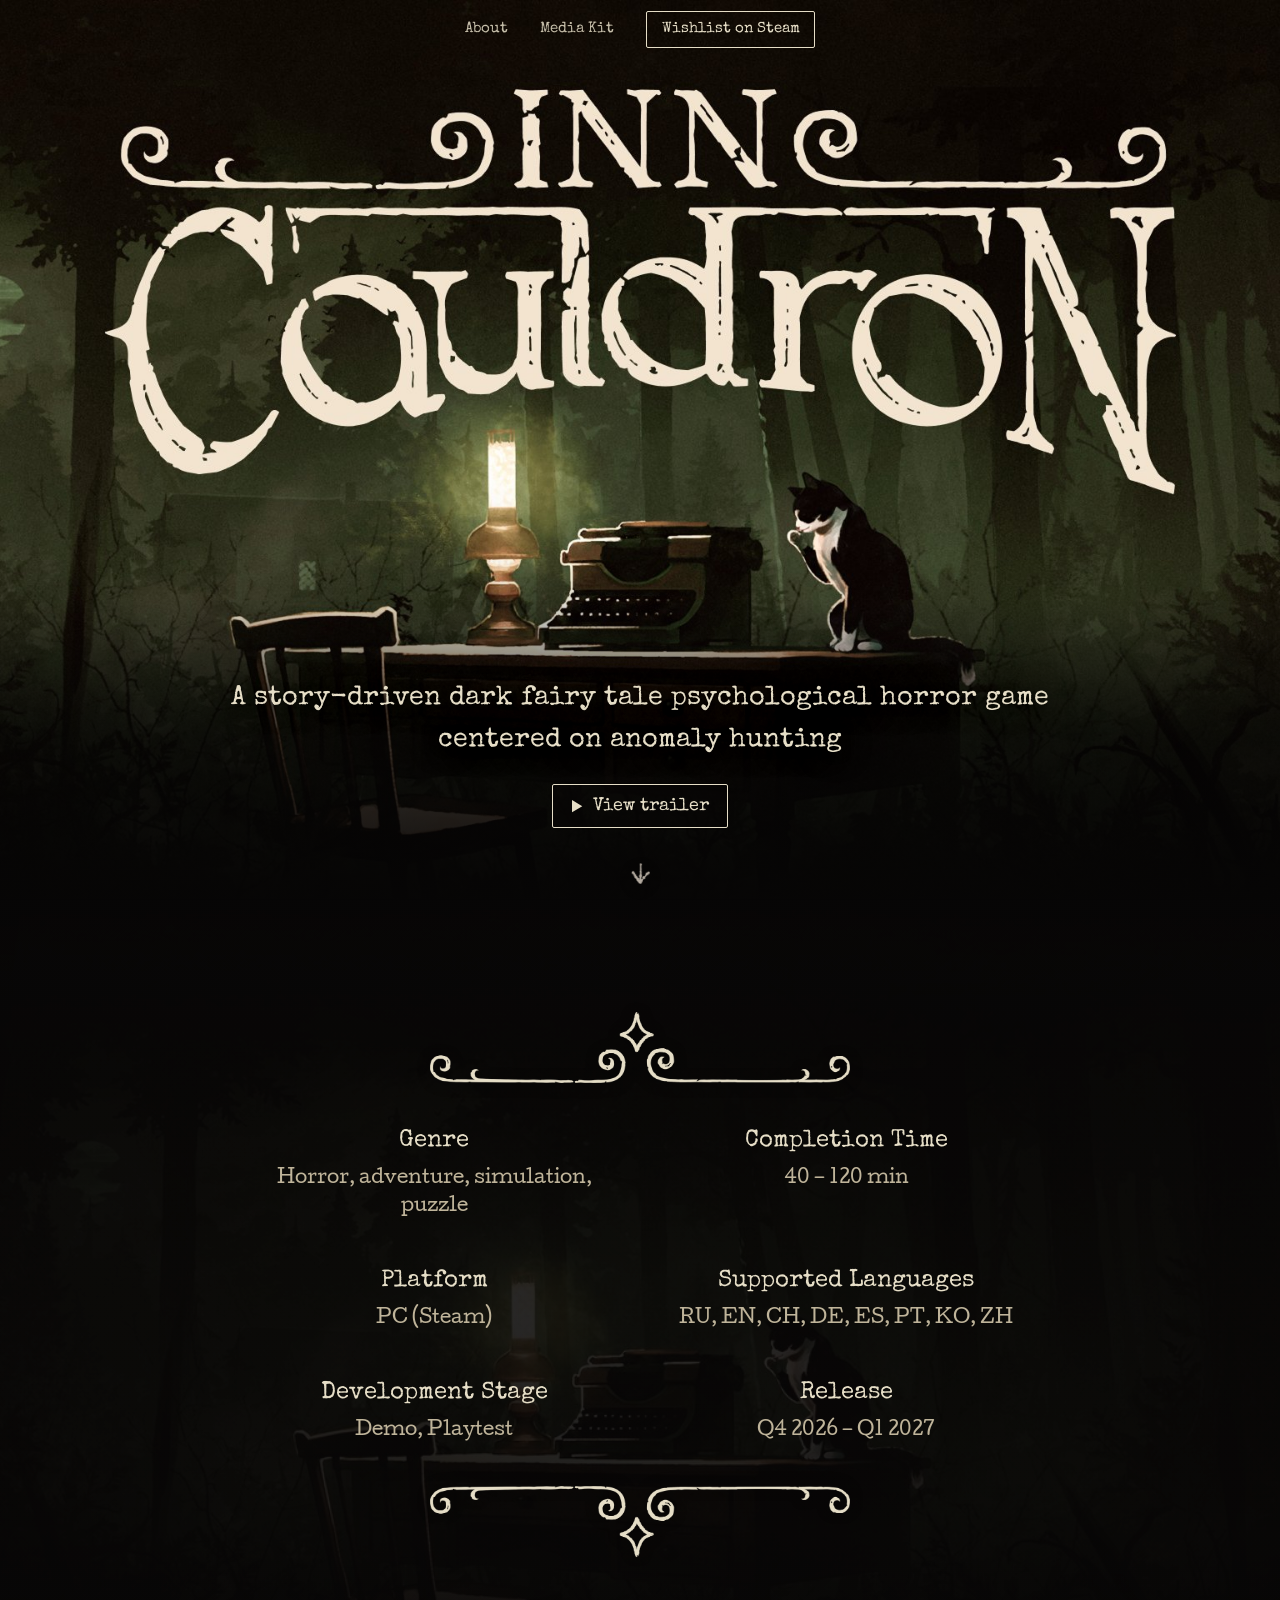
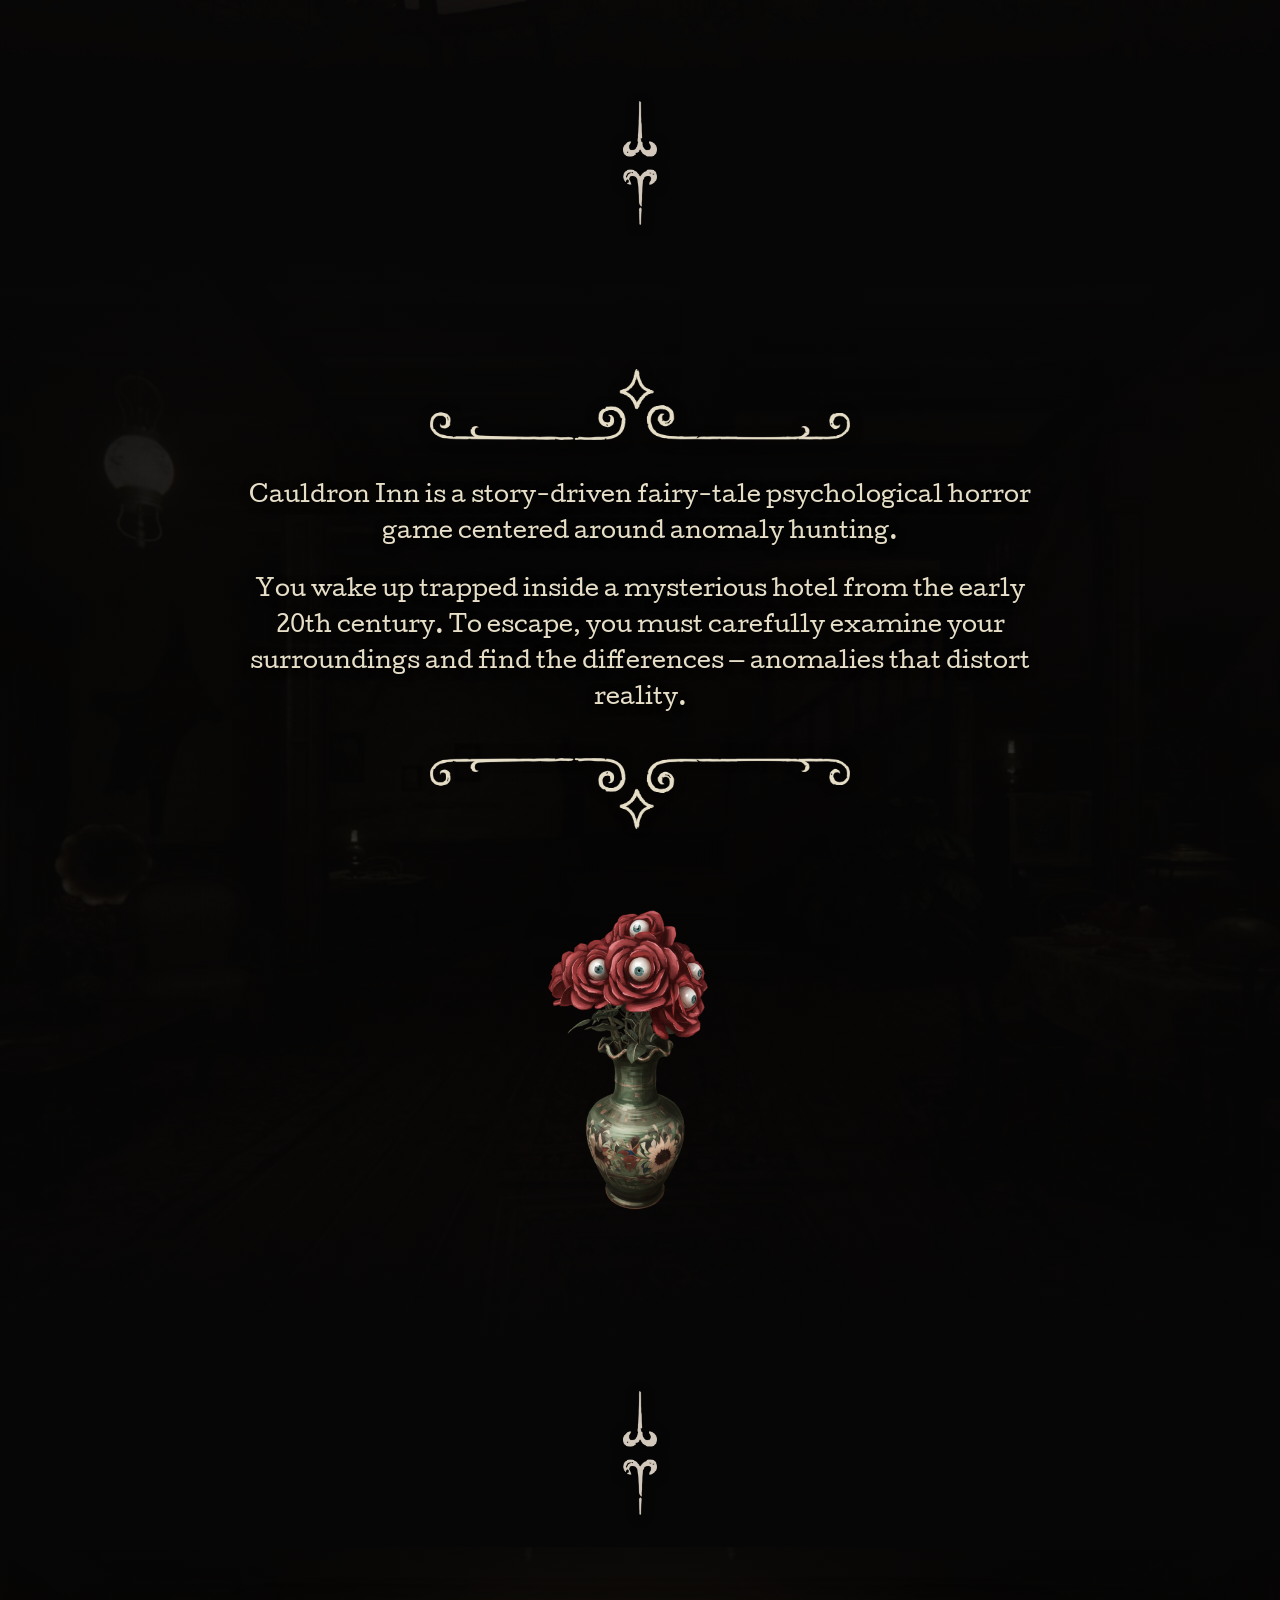
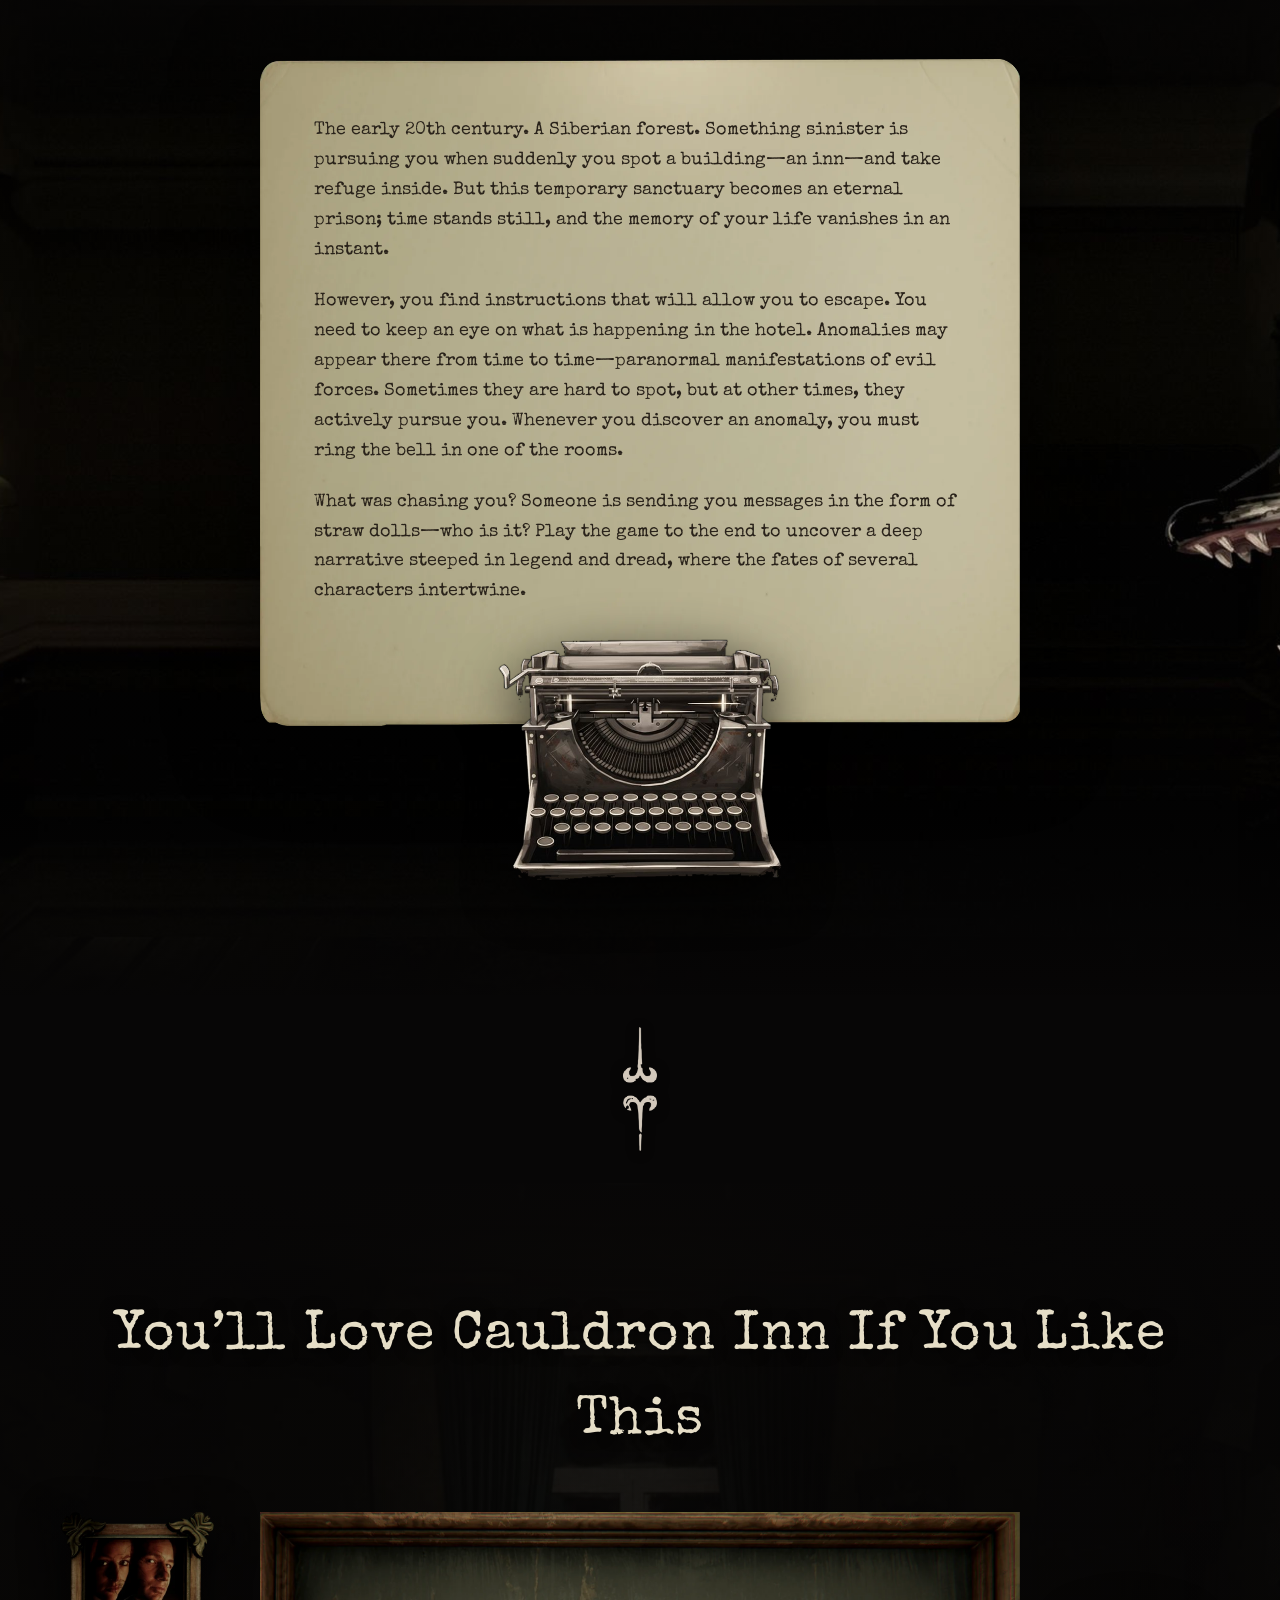
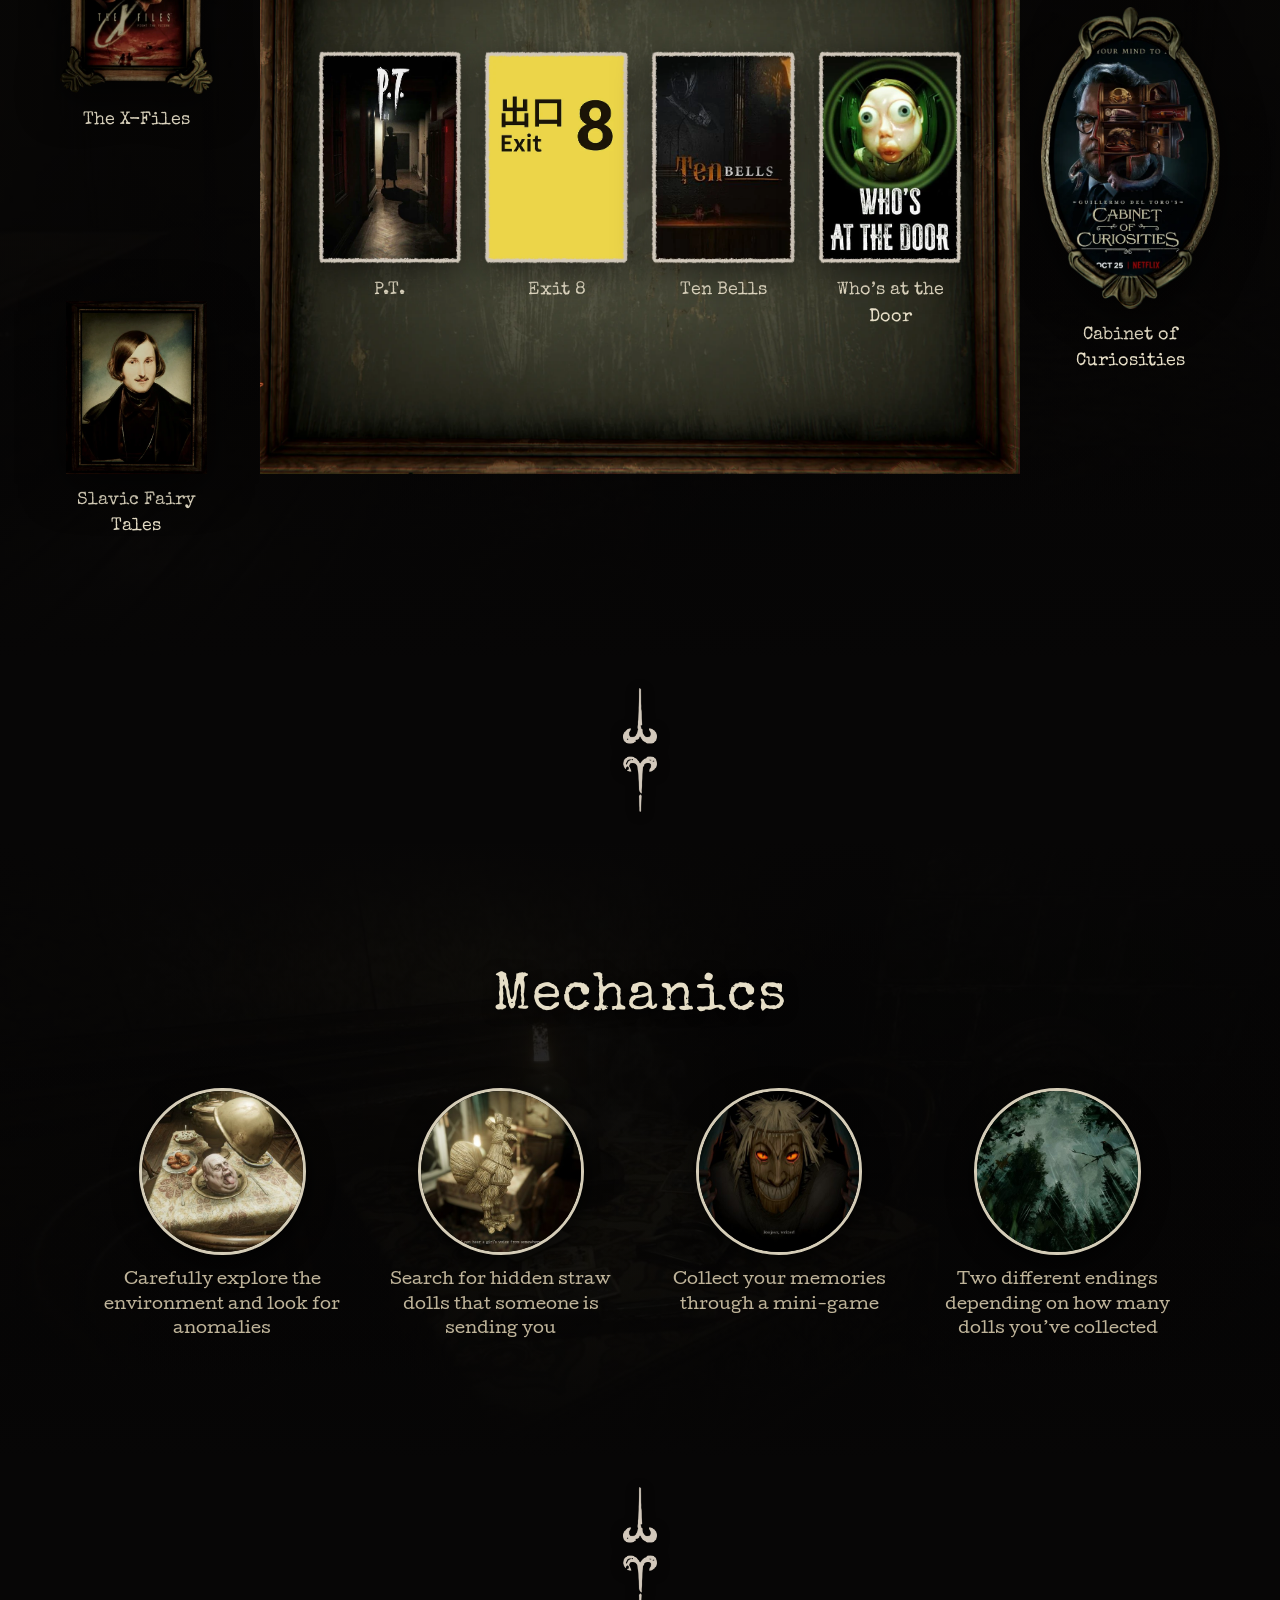
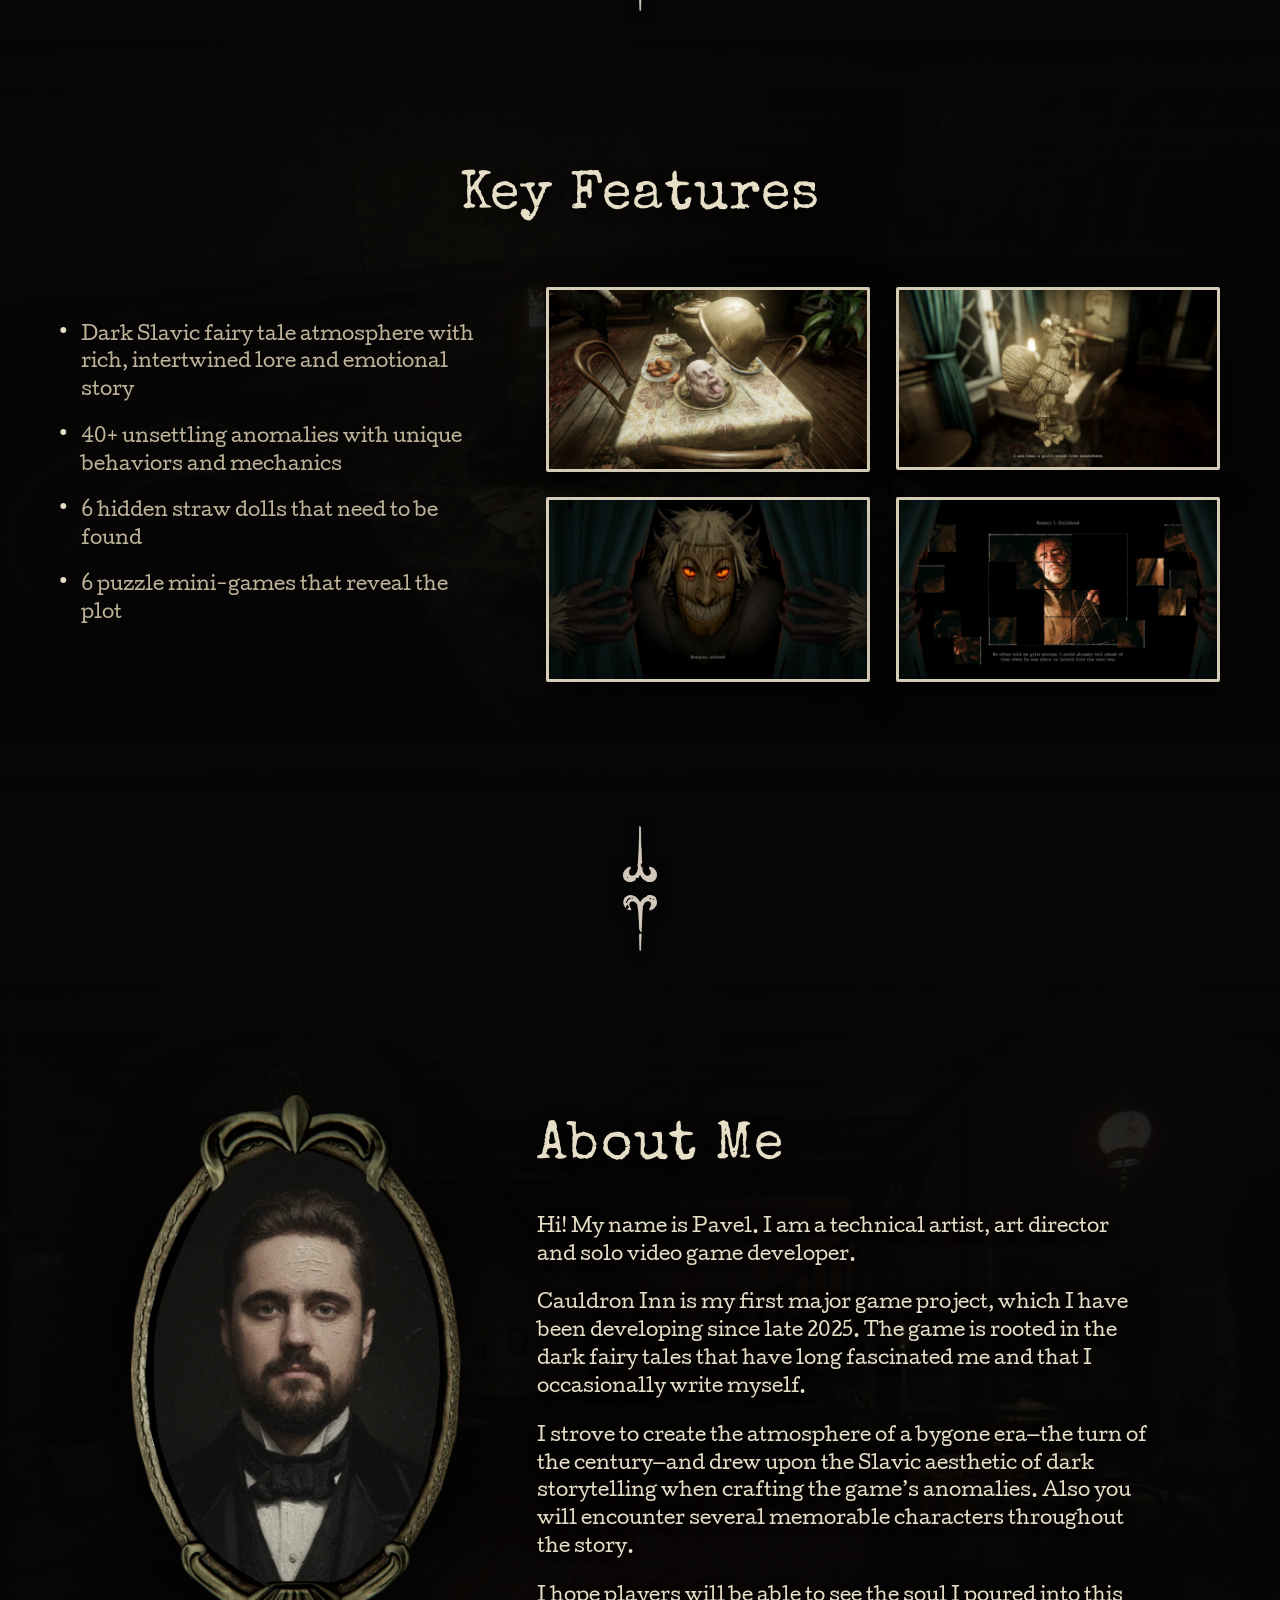
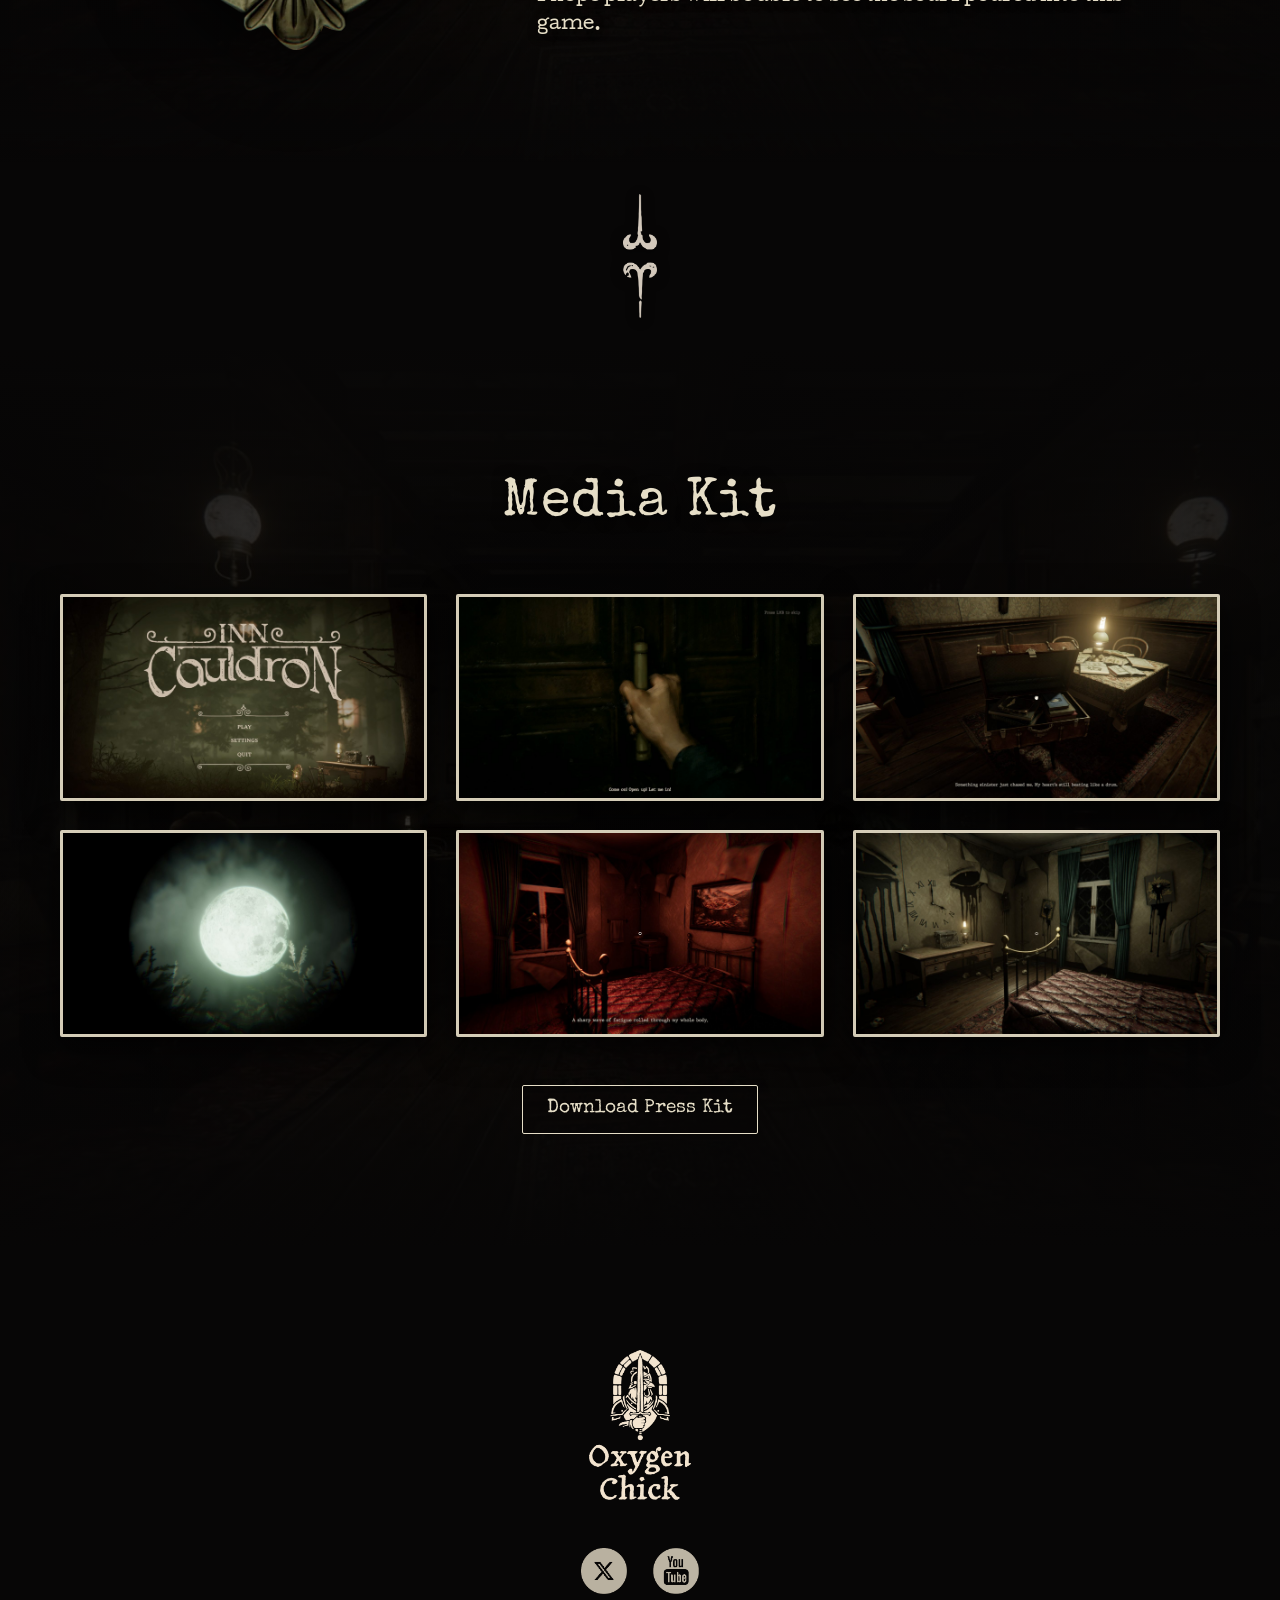
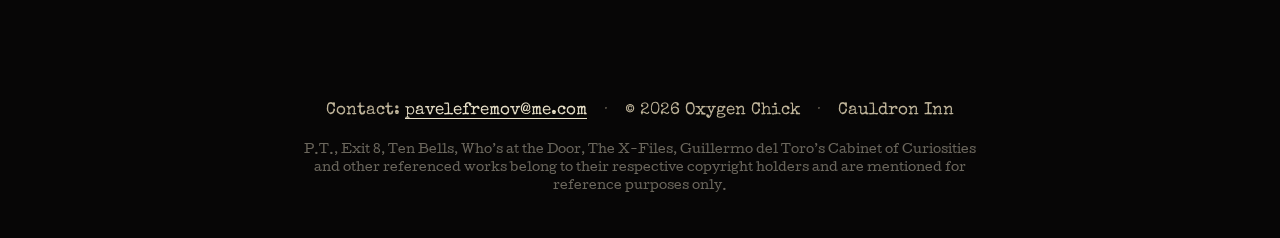
==== commit b26dc653: "text fix" ====
--- a/index.html
+++ b/index.html
@@ -100,7 +100,7 @@
 <!-- 5. References -->
 <section class="section refs">
   <div class="wrap">
-    <h2 class="reveal">You&rsquo;ll Love Cauldron Inn SIf You Like This</h2>
+    <h2 class="reveal">You&rsquo;ll Love Cauldron Inn If You Like This</h2>
     <div class="refs-stage reveal">
       <div class="refs-board">
         <div class="refs-grid">
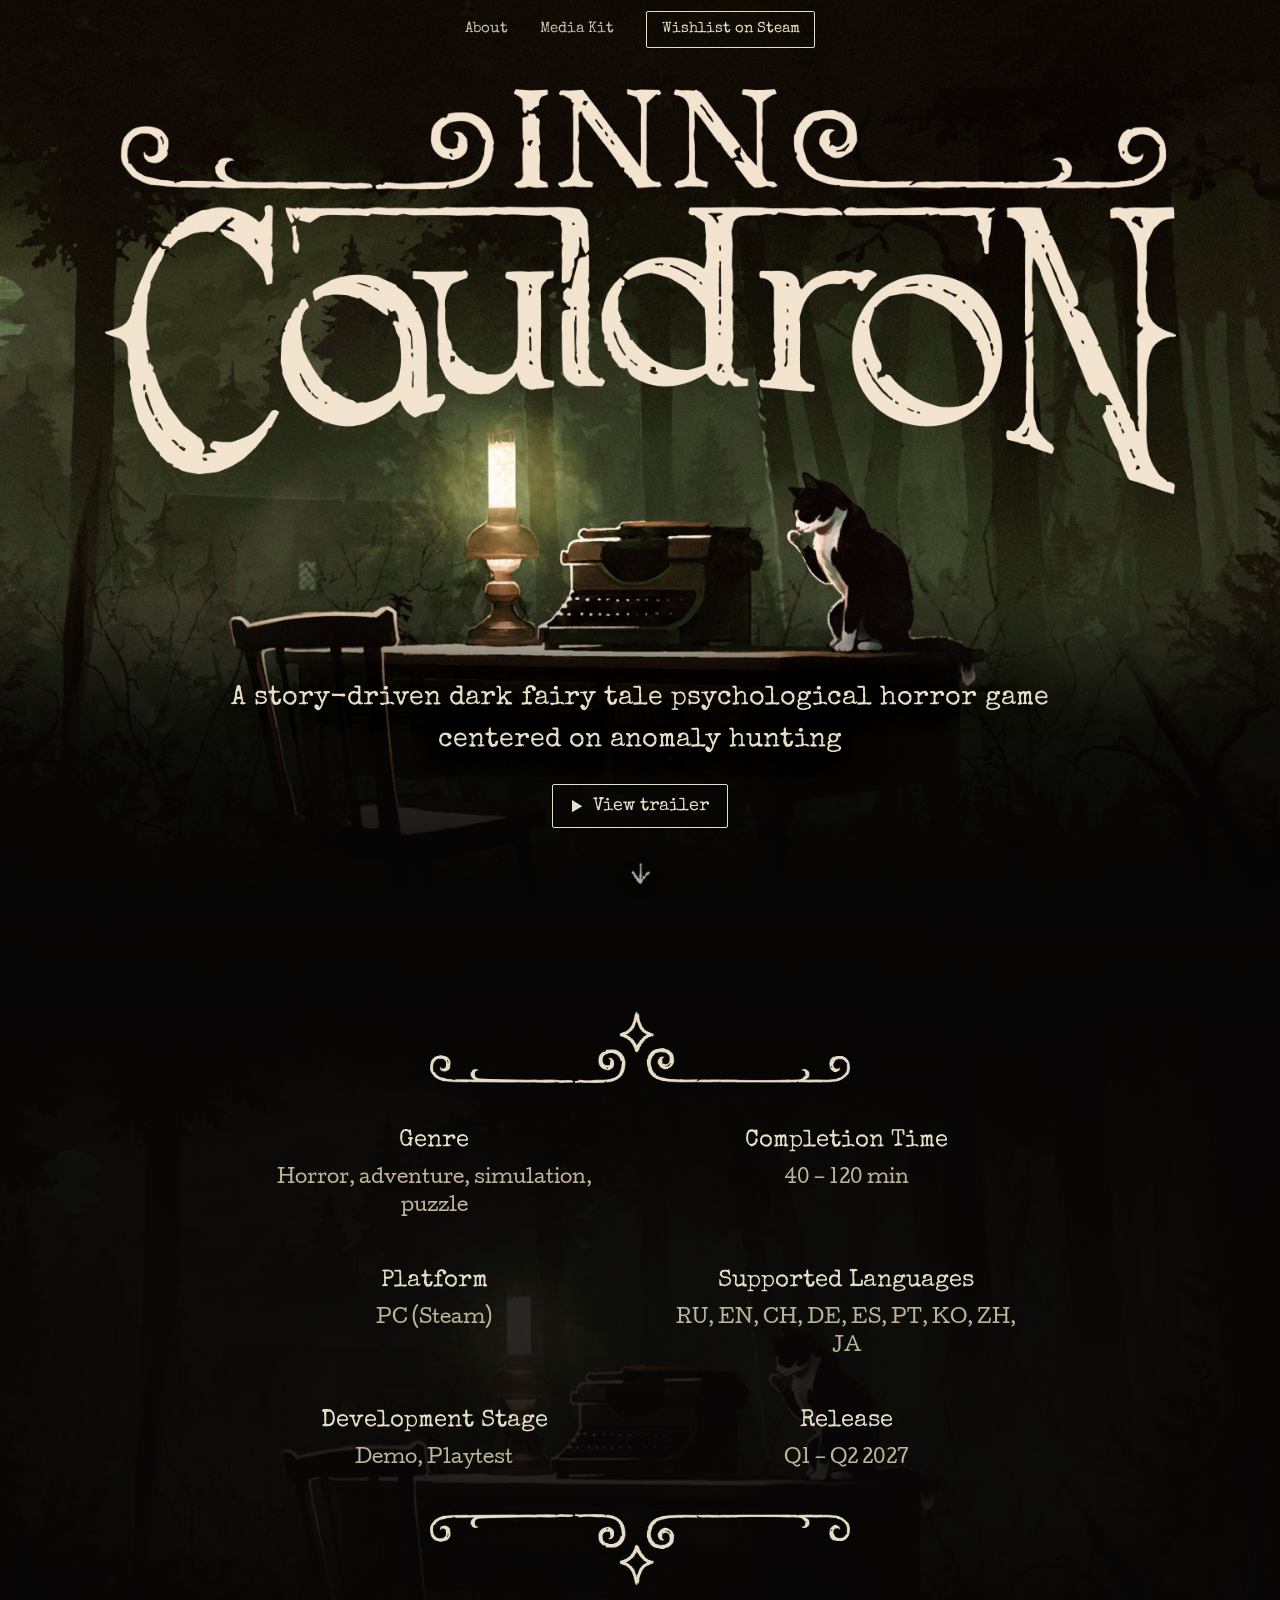
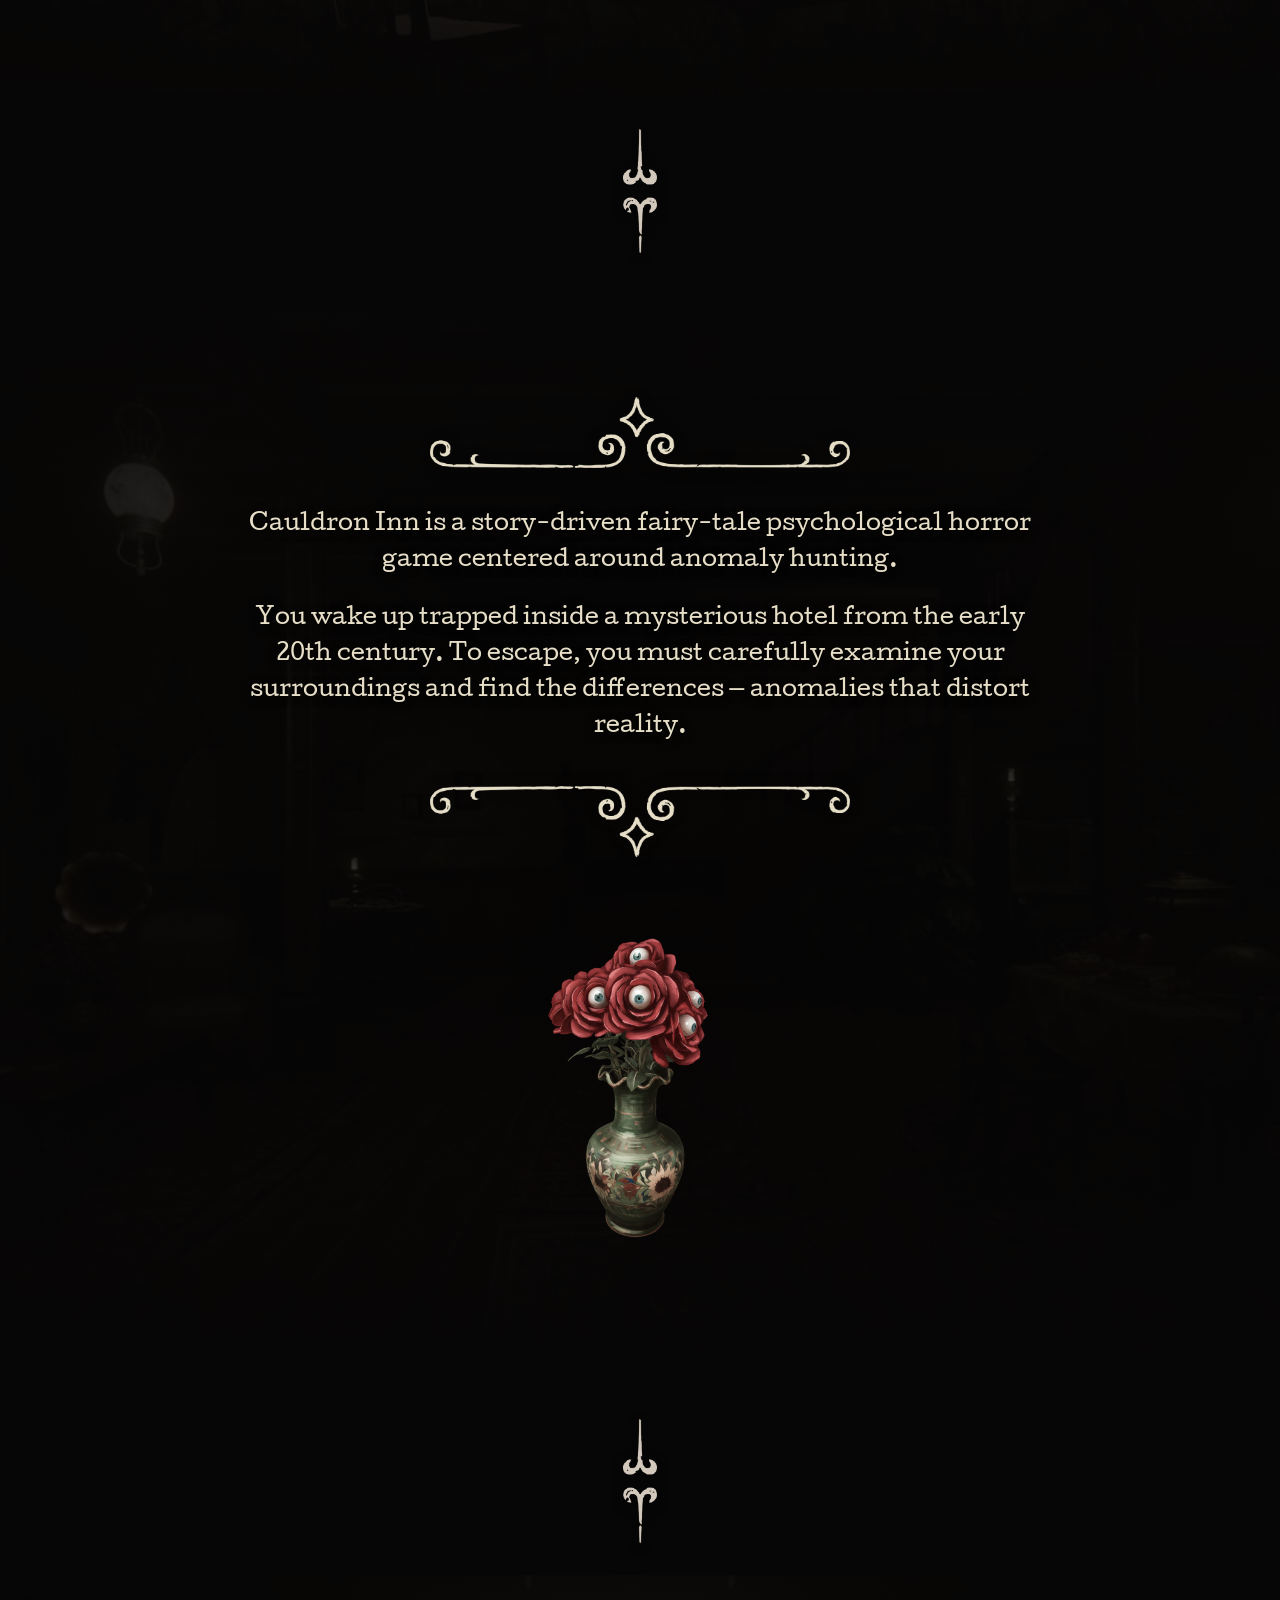
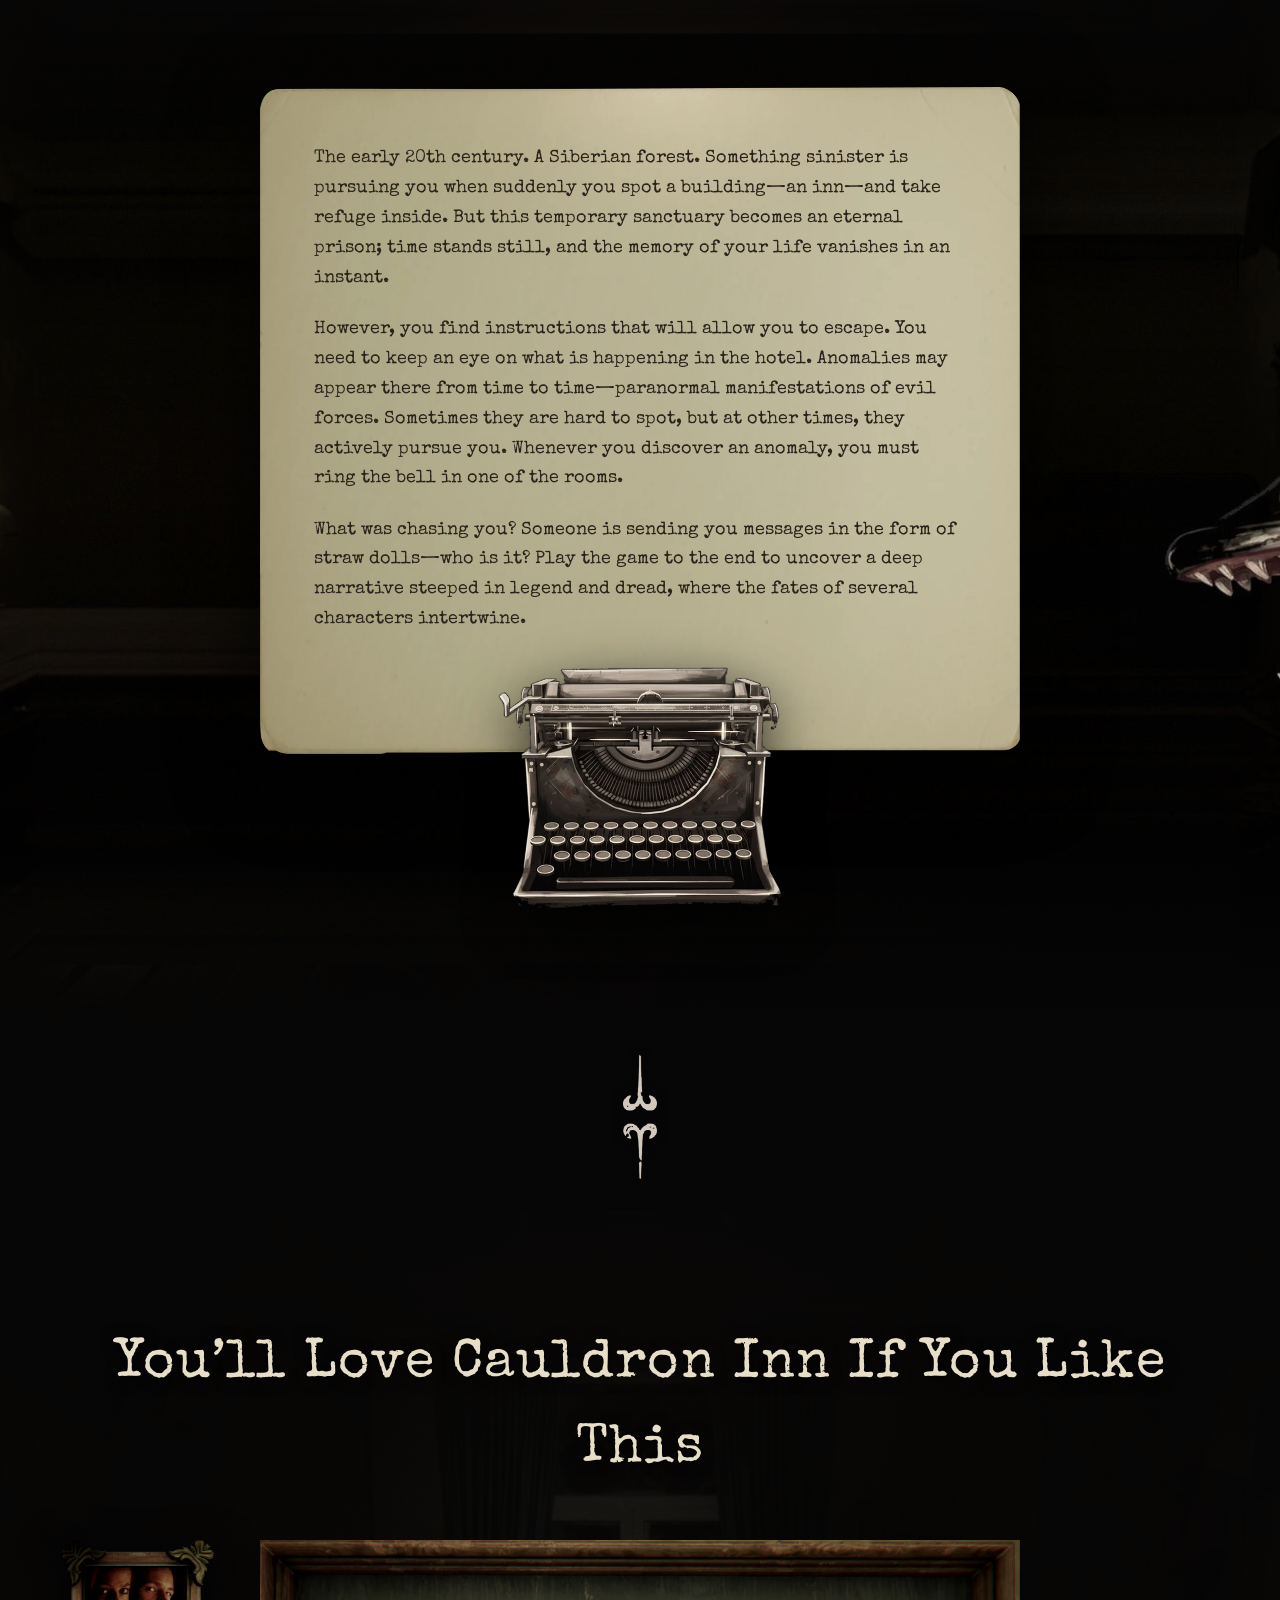
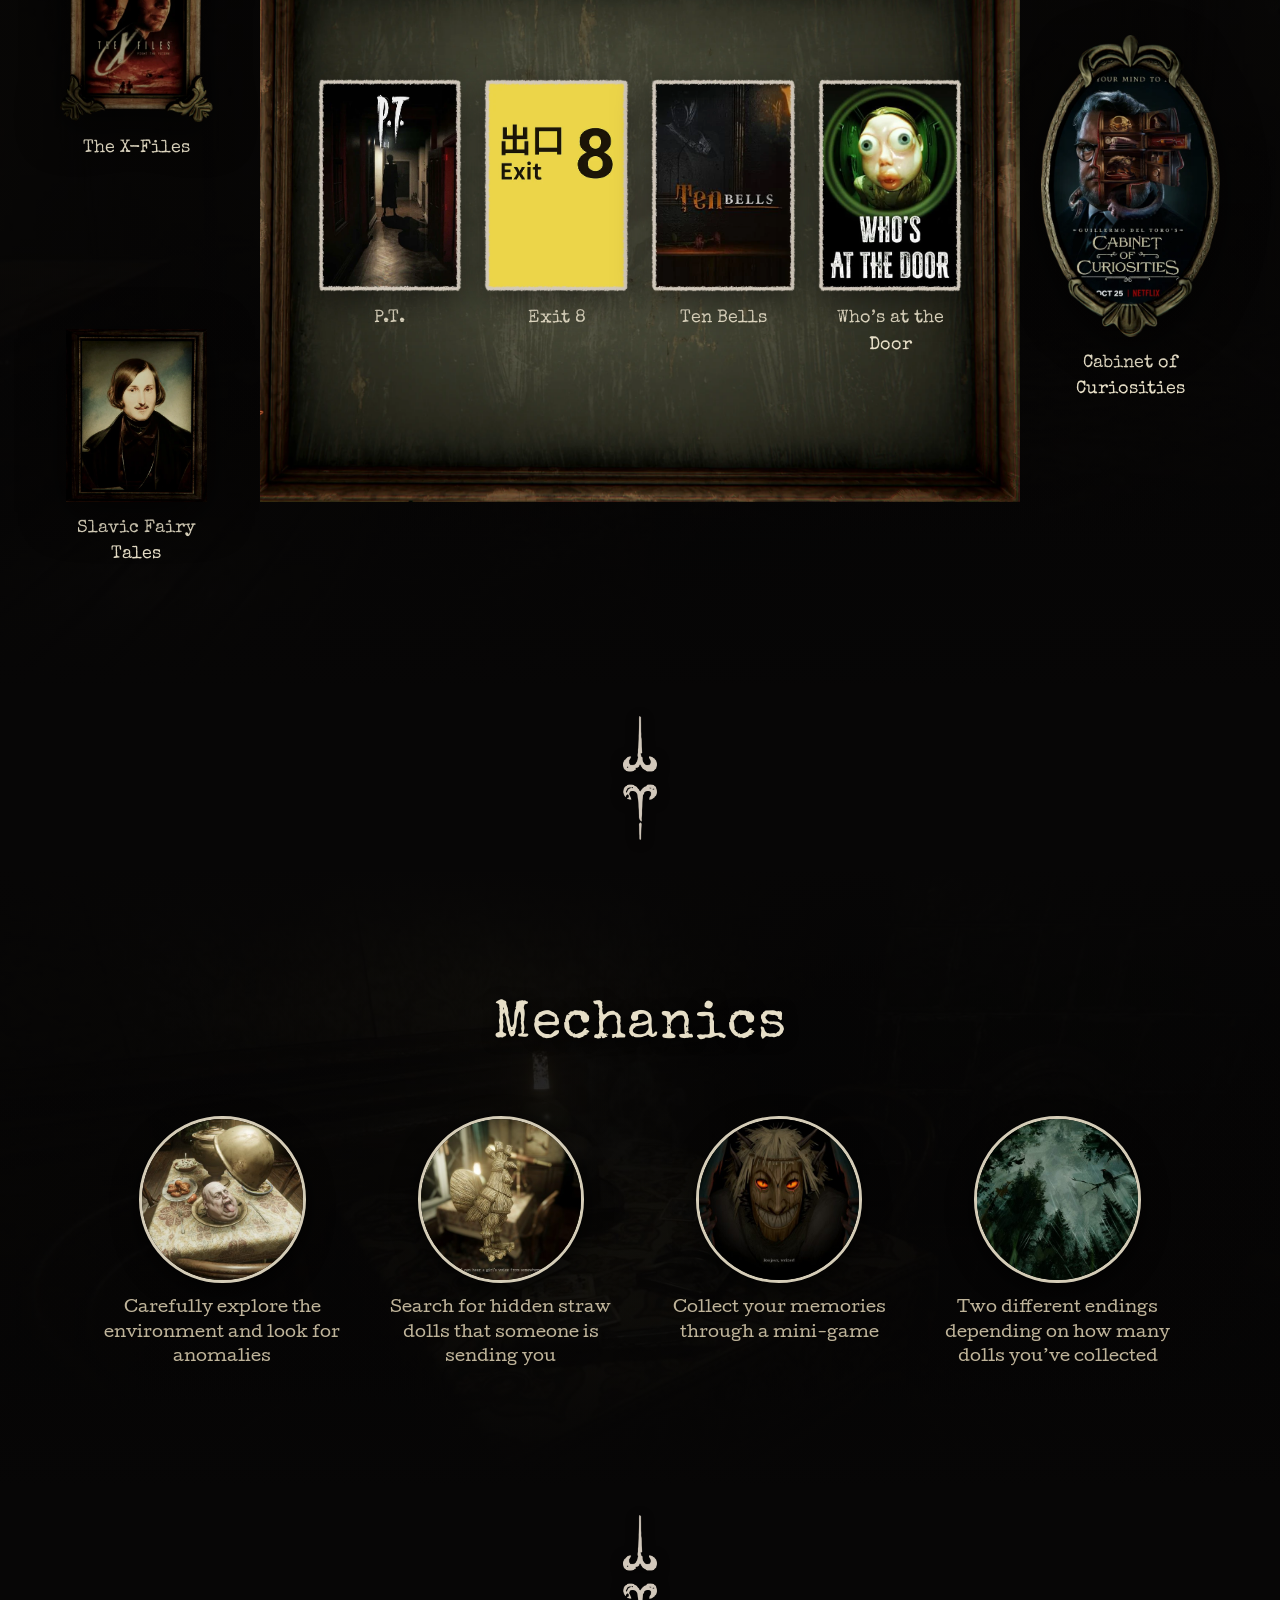
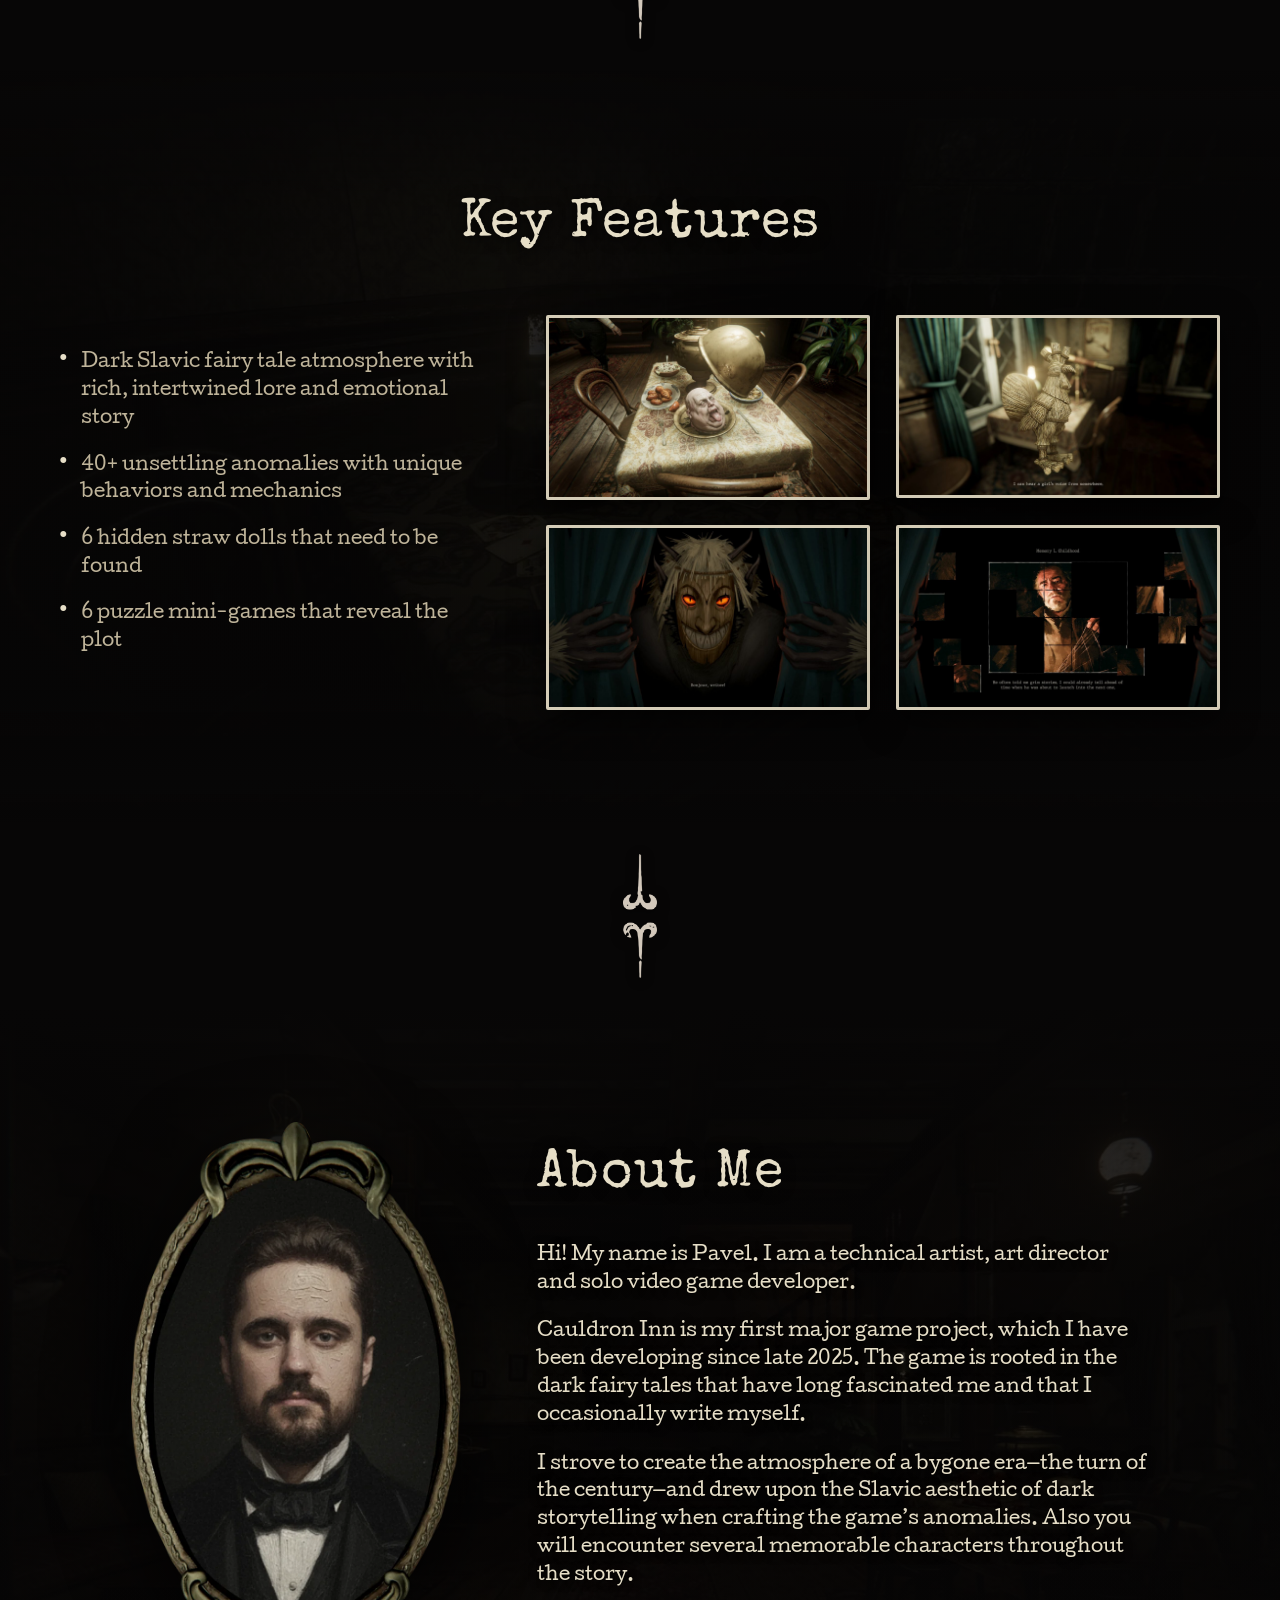
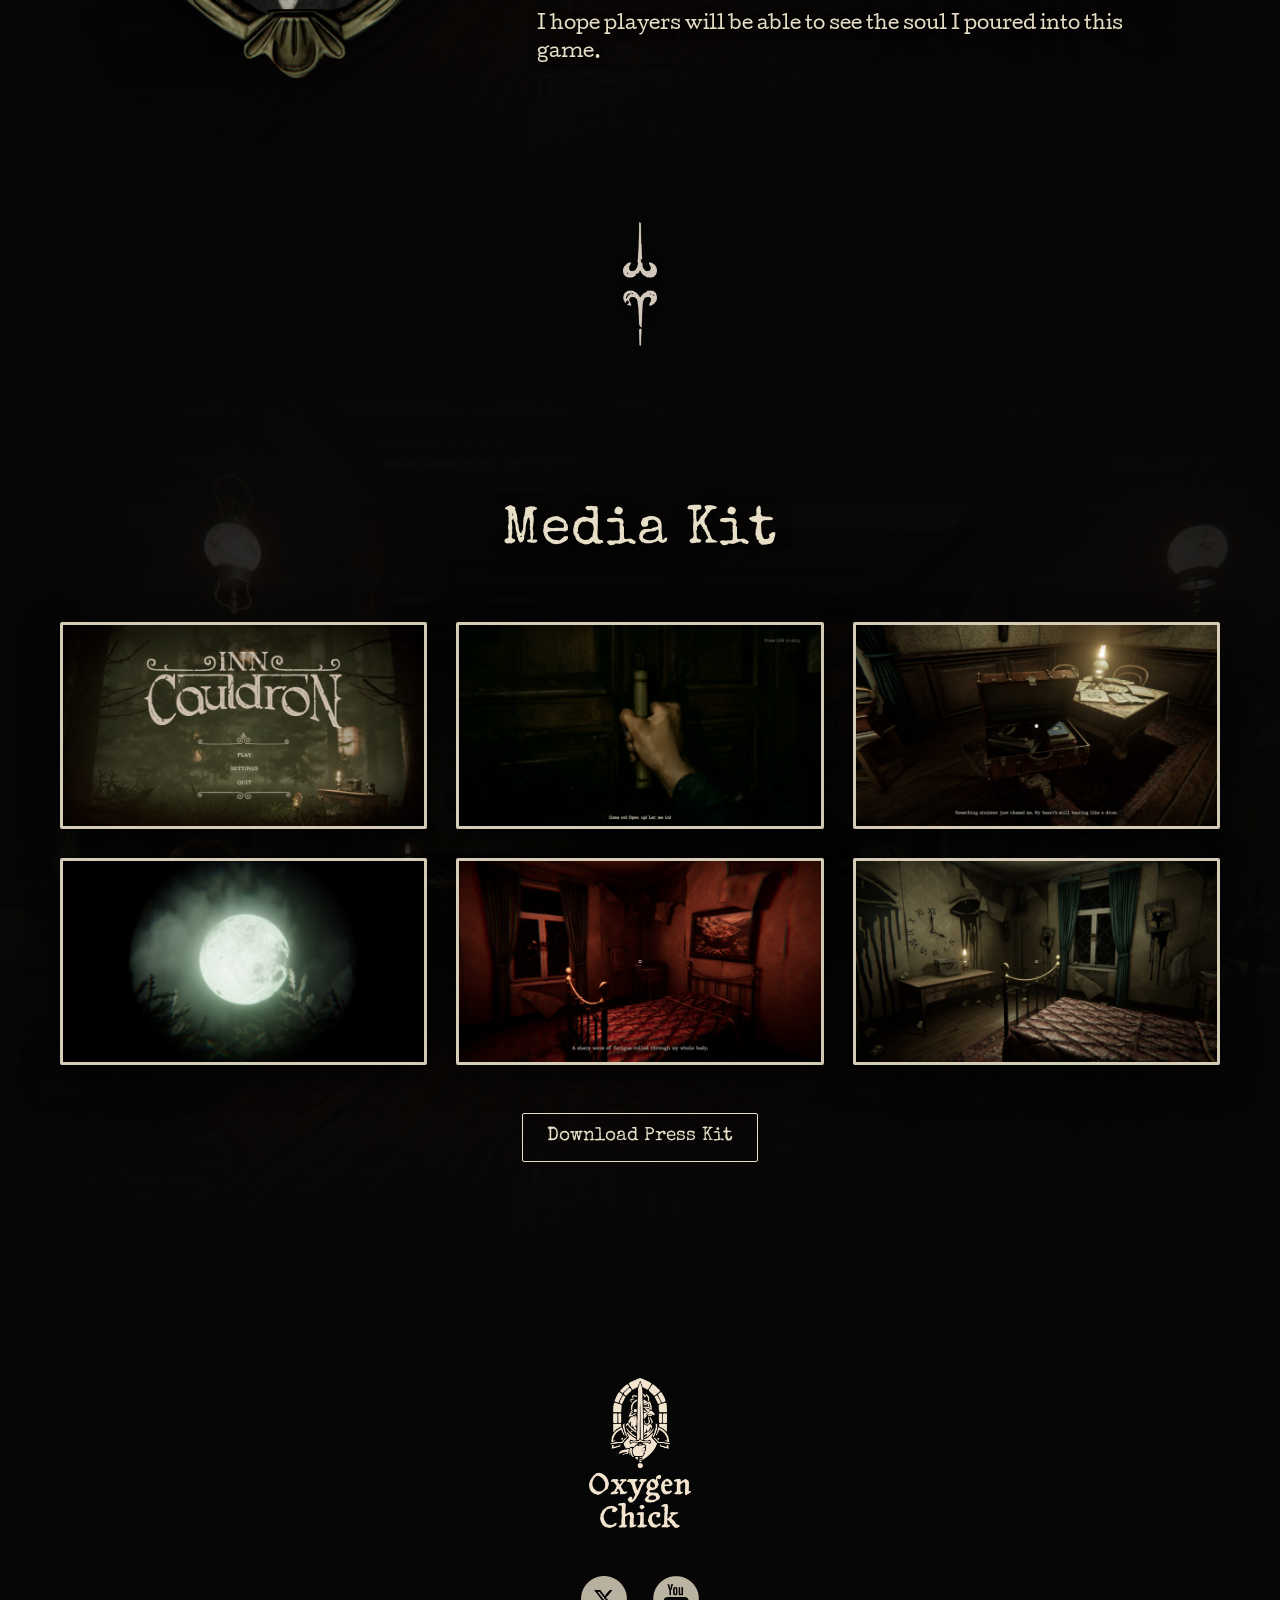
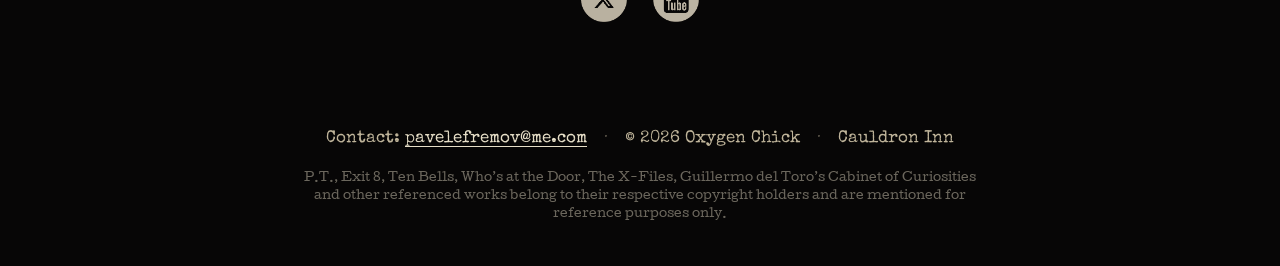
==== commit 77c46ad5: "Update supported languages and release window" ====
--- a/index.html
+++ b/index.html
@@ -29,7 +29,7 @@
   </picture>
   <div class="hero-caption reveal">
     <p>A story-driven dark fairy tale psychological horror game centered on anomaly hunting</p>
-    <a class="hero-play" href="#" data-trailer="https://www.youtube.com/embed/2gV6ulgVvNI?autoplay=1&rel=0">
+    <a class="hero-play" href="#" data-trailer="https://www.youtube.com/embed/_yV61SsTjs4?autoplay=1&rel=0">
       <svg class="hero-play-icon" viewBox="0 0 12 14" aria-hidden="true"><path d="M1 1l10 6-10 6z" fill="currentColor"/></svg>
       View trailer
     </a>
@@ -45,9 +45,9 @@
       <div class="fact reveal"><h3>Genre</h3><p>Horror, adventure, simulation, puzzle</p></div>
       <div class="fact reveal"><h3>Completion Time</h3><p>40&nbsp;&ndash;&nbsp;120 min</p></div>
       <div class="fact reveal"><h3>Platform</h3><p>PC (Steam)</p></div>
-      <div class="fact reveal"><h3>Supported Languages</h3><p>RU, EN, CH, DE, ES, PT, KO, ZH</p></div>
+      <div class="fact reveal"><h3>Supported Languages</h3><p>RU, EN, CH, DE, ES, PT, KO, ZH, JA</p></div>
       <div class="fact reveal"><h3>Development Stage</h3><p>Demo, Playtest</p></div>
-      <div class="fact reveal"><h3>Release</h3><p>Q4 2026 &ndash; Q1 2027</p></div>
+      <div class="fact reveal"><h3>Release</h3><p>Q1 &ndash; Q2 2027</p></div>
     </div>
     <img class="flourish flourish-flip reveal" src="assets/flourish.png" alt="">
   </div>
@@ -201,9 +201,9 @@
       <span class="curl curl-bl"></span><span class="curl curl-br"></span>
       <div class="roadmap-grid">
         <div class="roadmap-col"><h3>Q1 2026</h3><ul><li>Steam page</li></ul></div>
-        <div class="roadmap-col"><h3>Q2 2026</h3><ul><li>Demo</li><li>Steam Next Fest</li><li>Localization: RU, EN, CH, DE, ES, PT, KO, ZH</li></ul></div>
+        <div class="roadmap-col"><h3>Q2 2026</h3><ul><li>Demo</li><li>Steam Next Fest</li><li>Localization: RU, EN, CH, DE, ES, PT, KO, ZH, JA</li></ul></div>
         <div class="roadmap-col"><h3>Q3&ndash;Q4 2026</h3><ul><li>Playtests</li><li>Exhibitions</li><li>Promotion</li><li>Full version</li></ul></div>
-        <div class="roadmap-col"><h3>Q4 2026 &ndash; Q1 2027</h3><ul><li>Release</li></ul></div>
+        <div class="roadmap-col"><h3>Q1 &ndash; Q2 2027</h3><ul><li>Release</li></ul></div>
       </div>
     </div>
   </div>
@@ -215,7 +215,7 @@
   <div class="wrap">
     <h2 class="reveal">Trailer and Steam Page</h2>
     <div class="media-cards">
-      <a class="media-card reveal" href="https://youtu.be/2gV6ulgVvNI" target="_blank" rel="noopener">
+      <a class="media-card reveal" href="https://www.youtube.com/watch?v=_yV61SsTjs4" target="_blank" rel="noopener">
         <span class="media-art framed">
           <img class="media-bg" src="assets/hero-h.jpg" alt="Cauldron Inn trailer">
           <span class="media-play">&#9658;</span>
@@ -301,7 +301,7 @@
       </div>
       <div class="contacts-links">
         <a href="https://store.steampowered.com/app/4680470/Cauldron_Inn/" target="_blank" rel="noopener">Visit Steam page</a>
-        <a href="https://youtu.be/2gV6ulgVvNI" target="_blank" rel="noopener">View trailer</a>
+        <a href="https://www.youtube.com/watch?v=_yV61SsTjs4" target="_blank" rel="noopener">View trailer</a>
       </div>
     </div>
   </div>
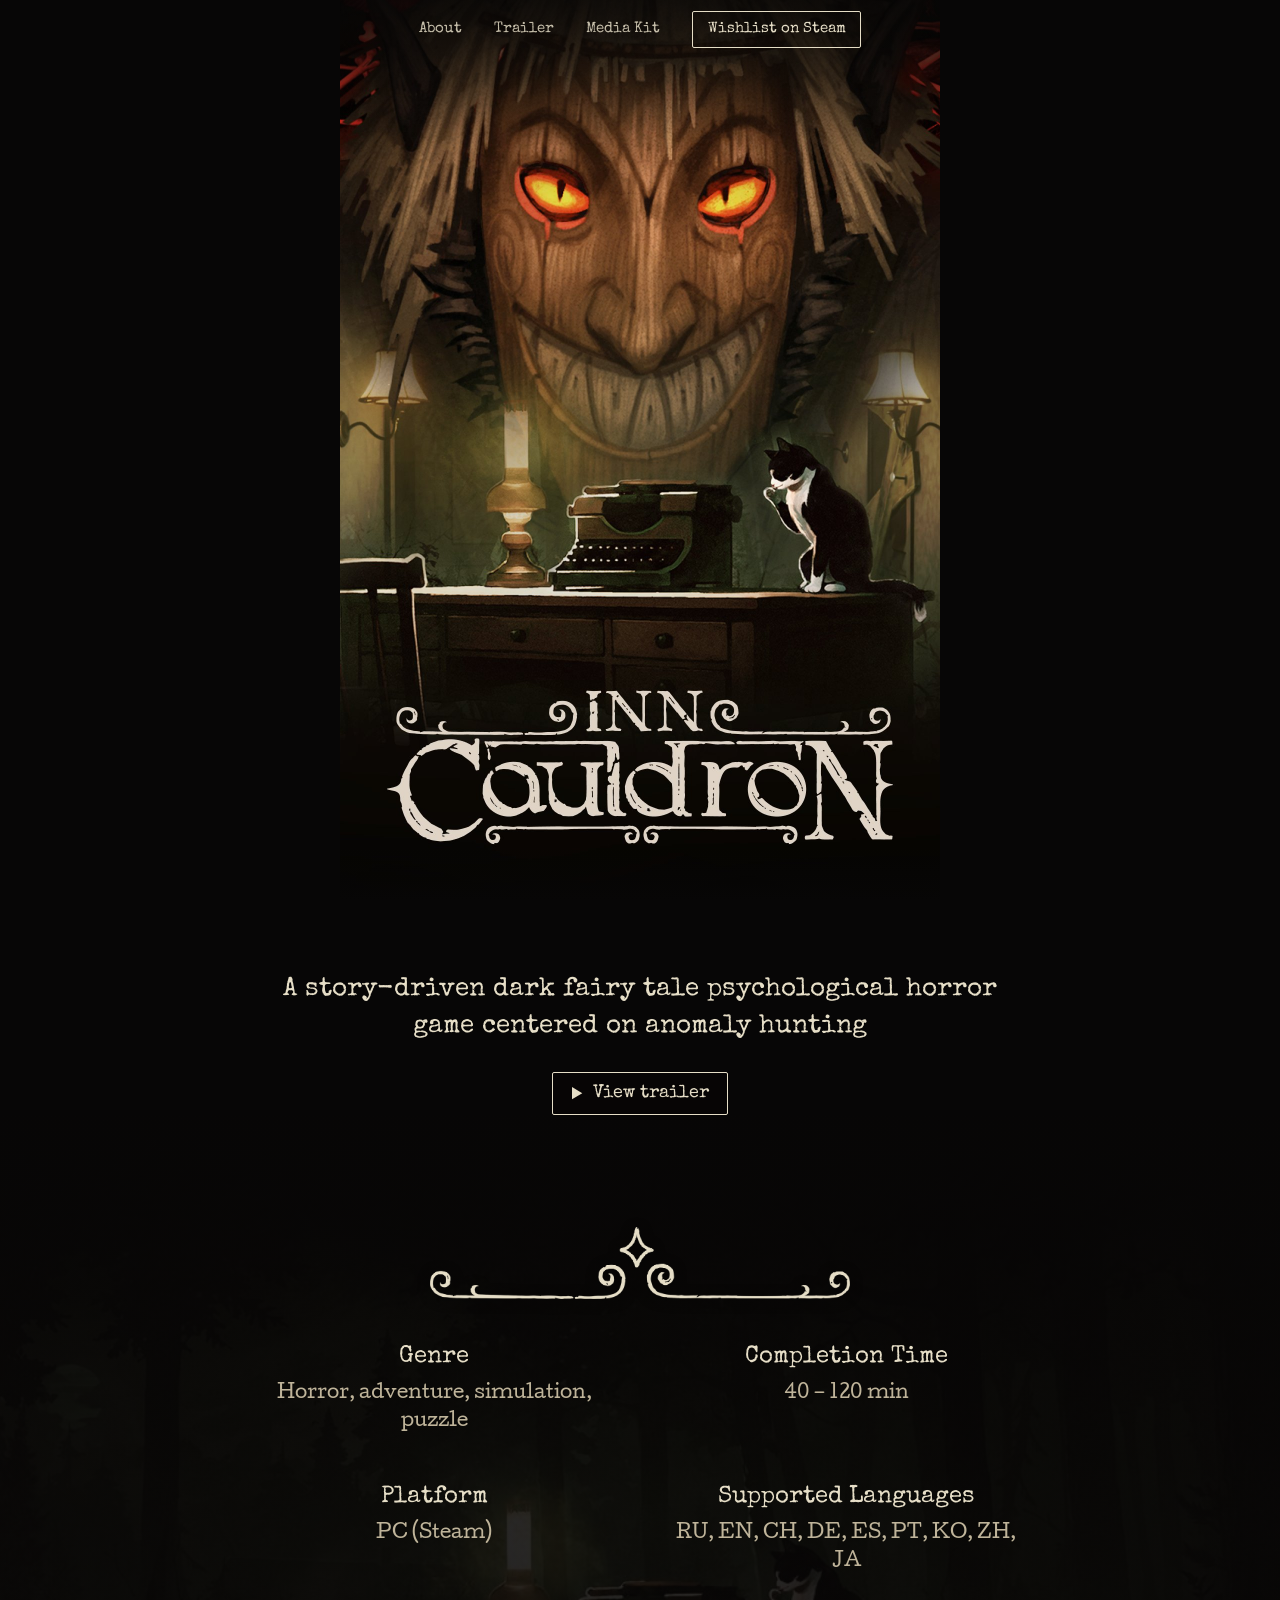
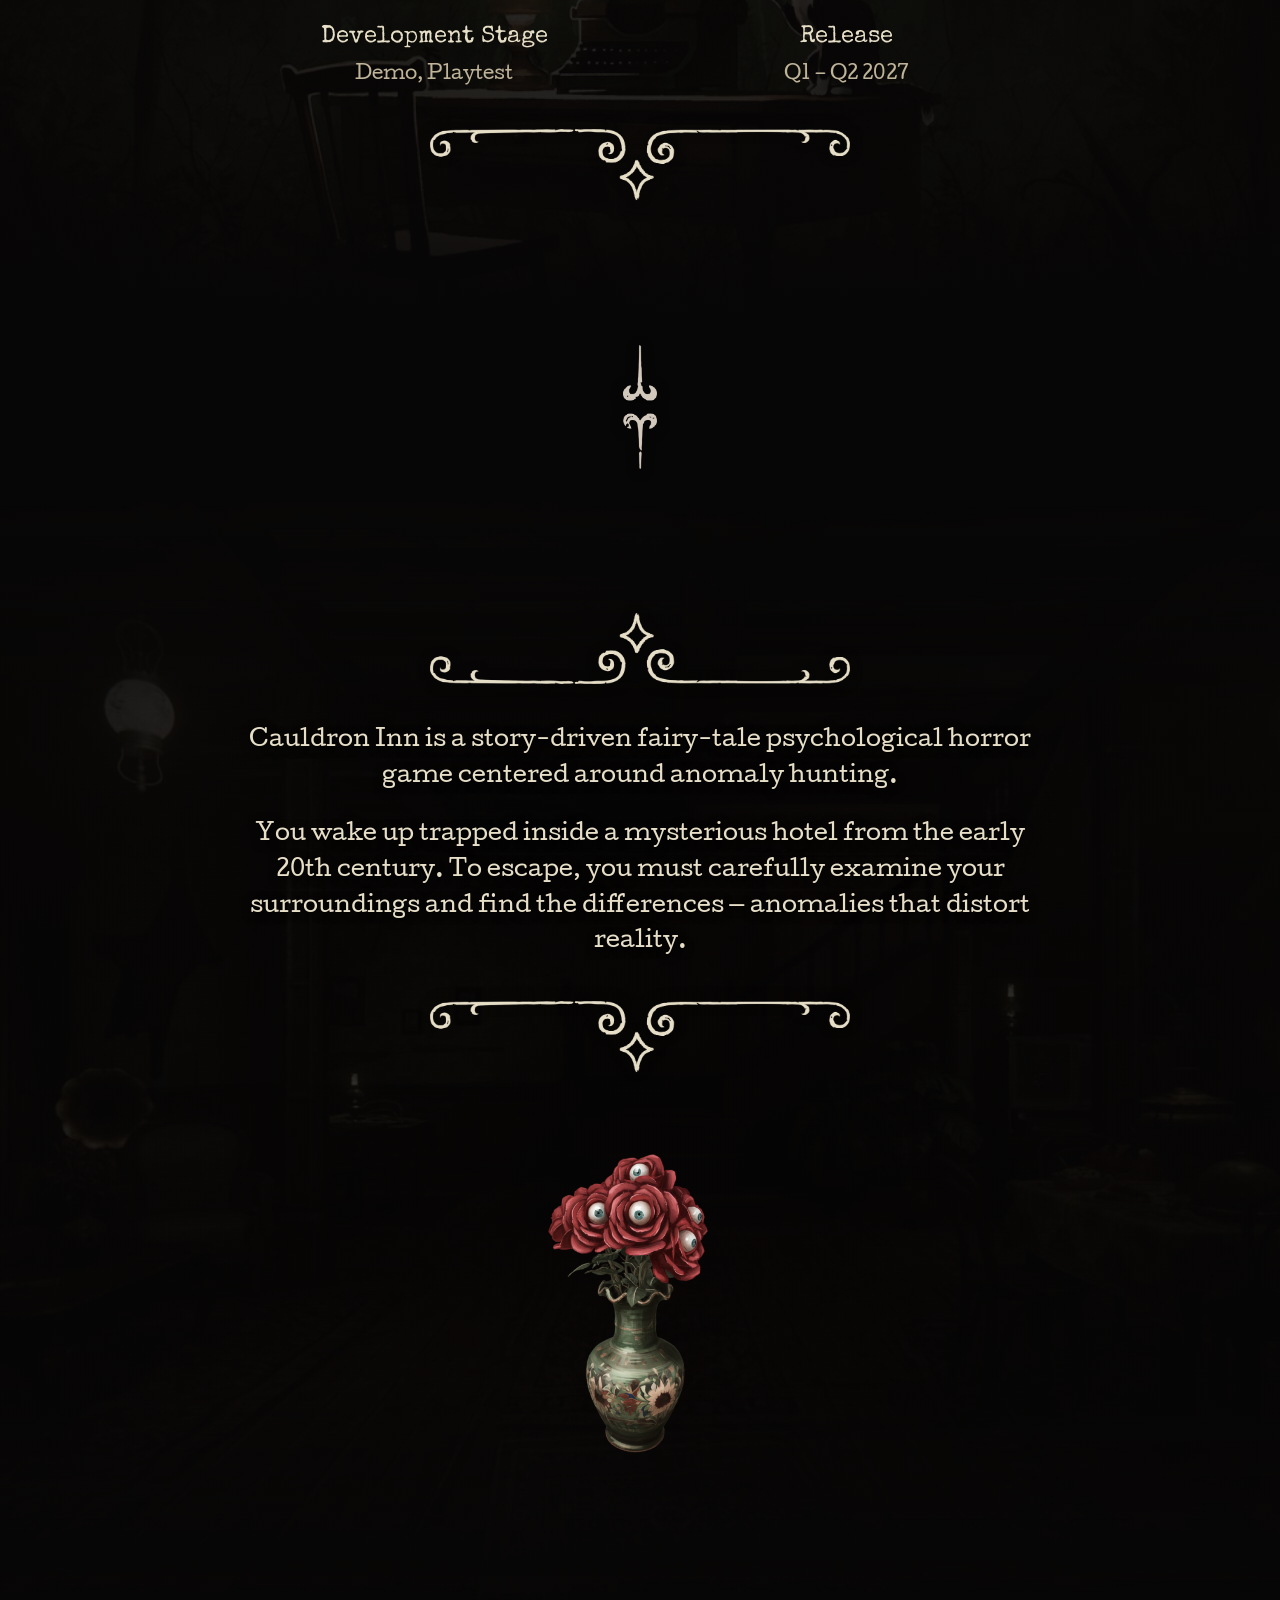
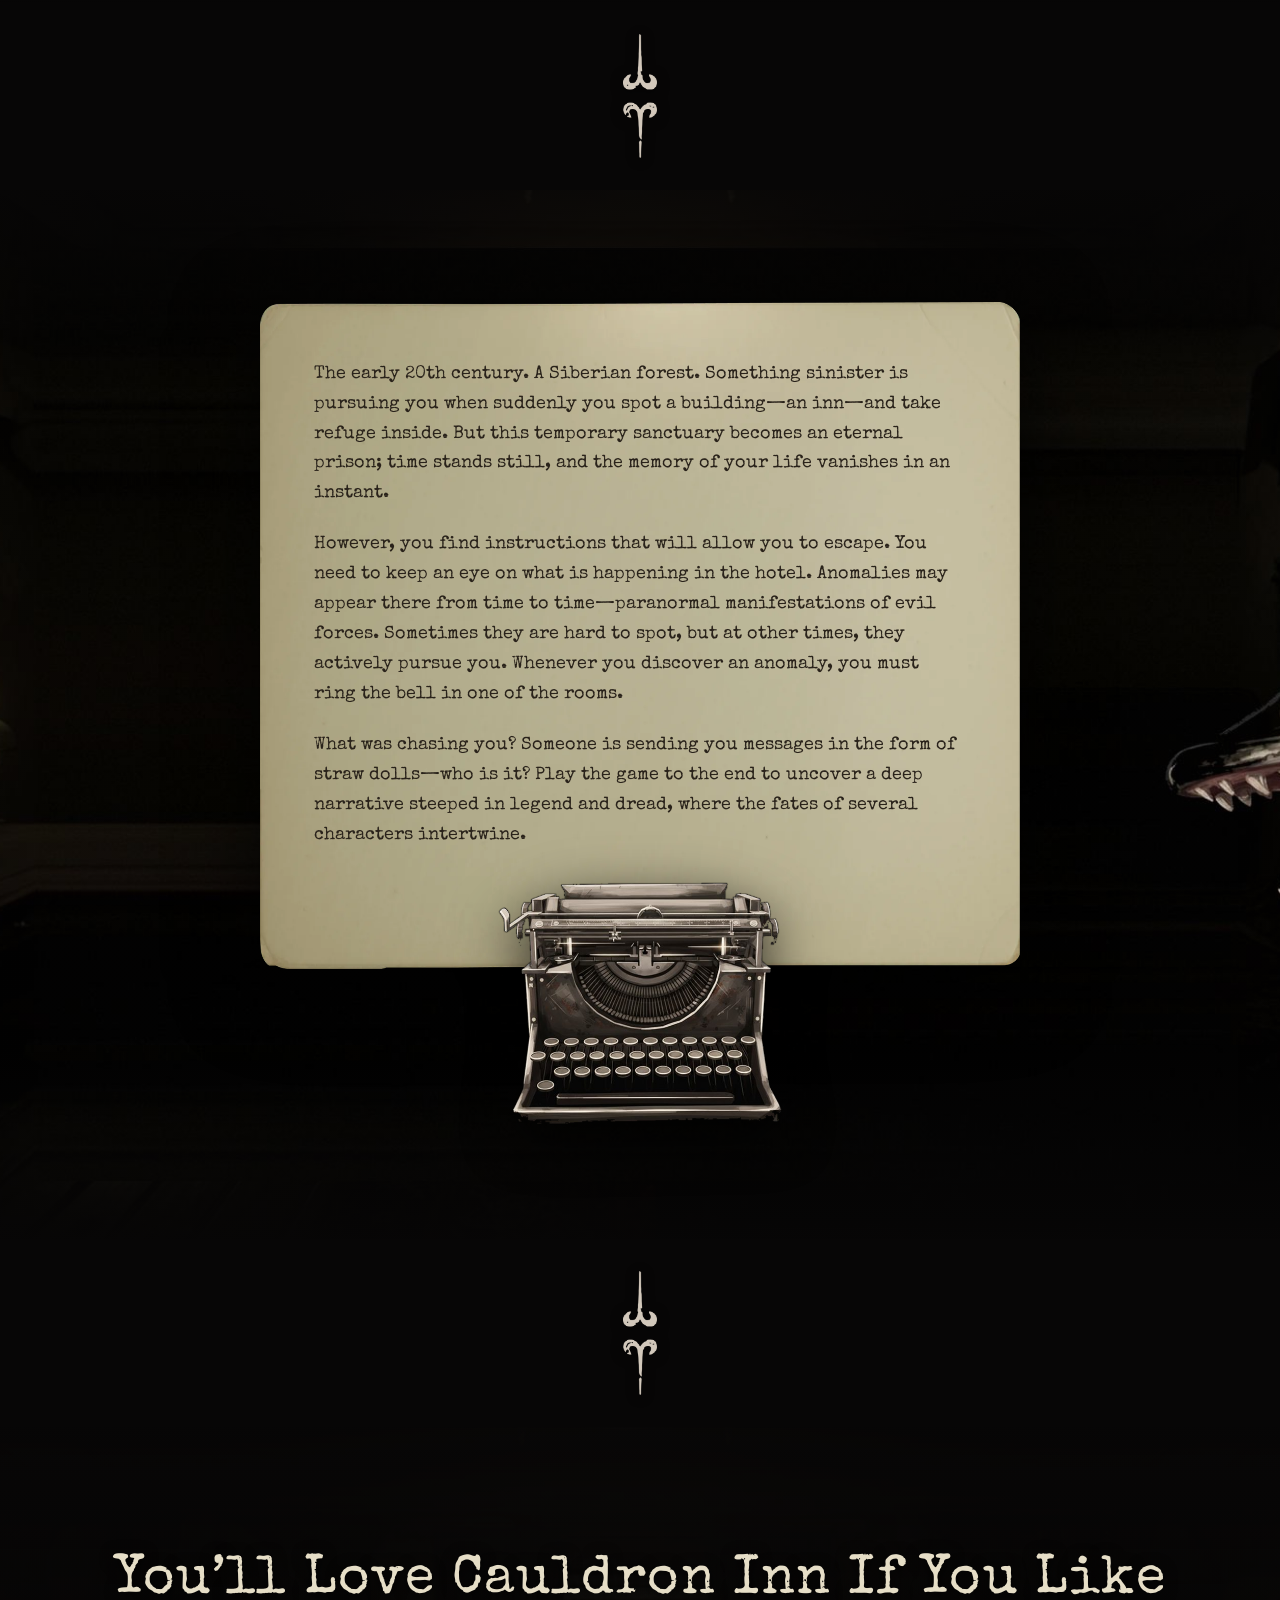
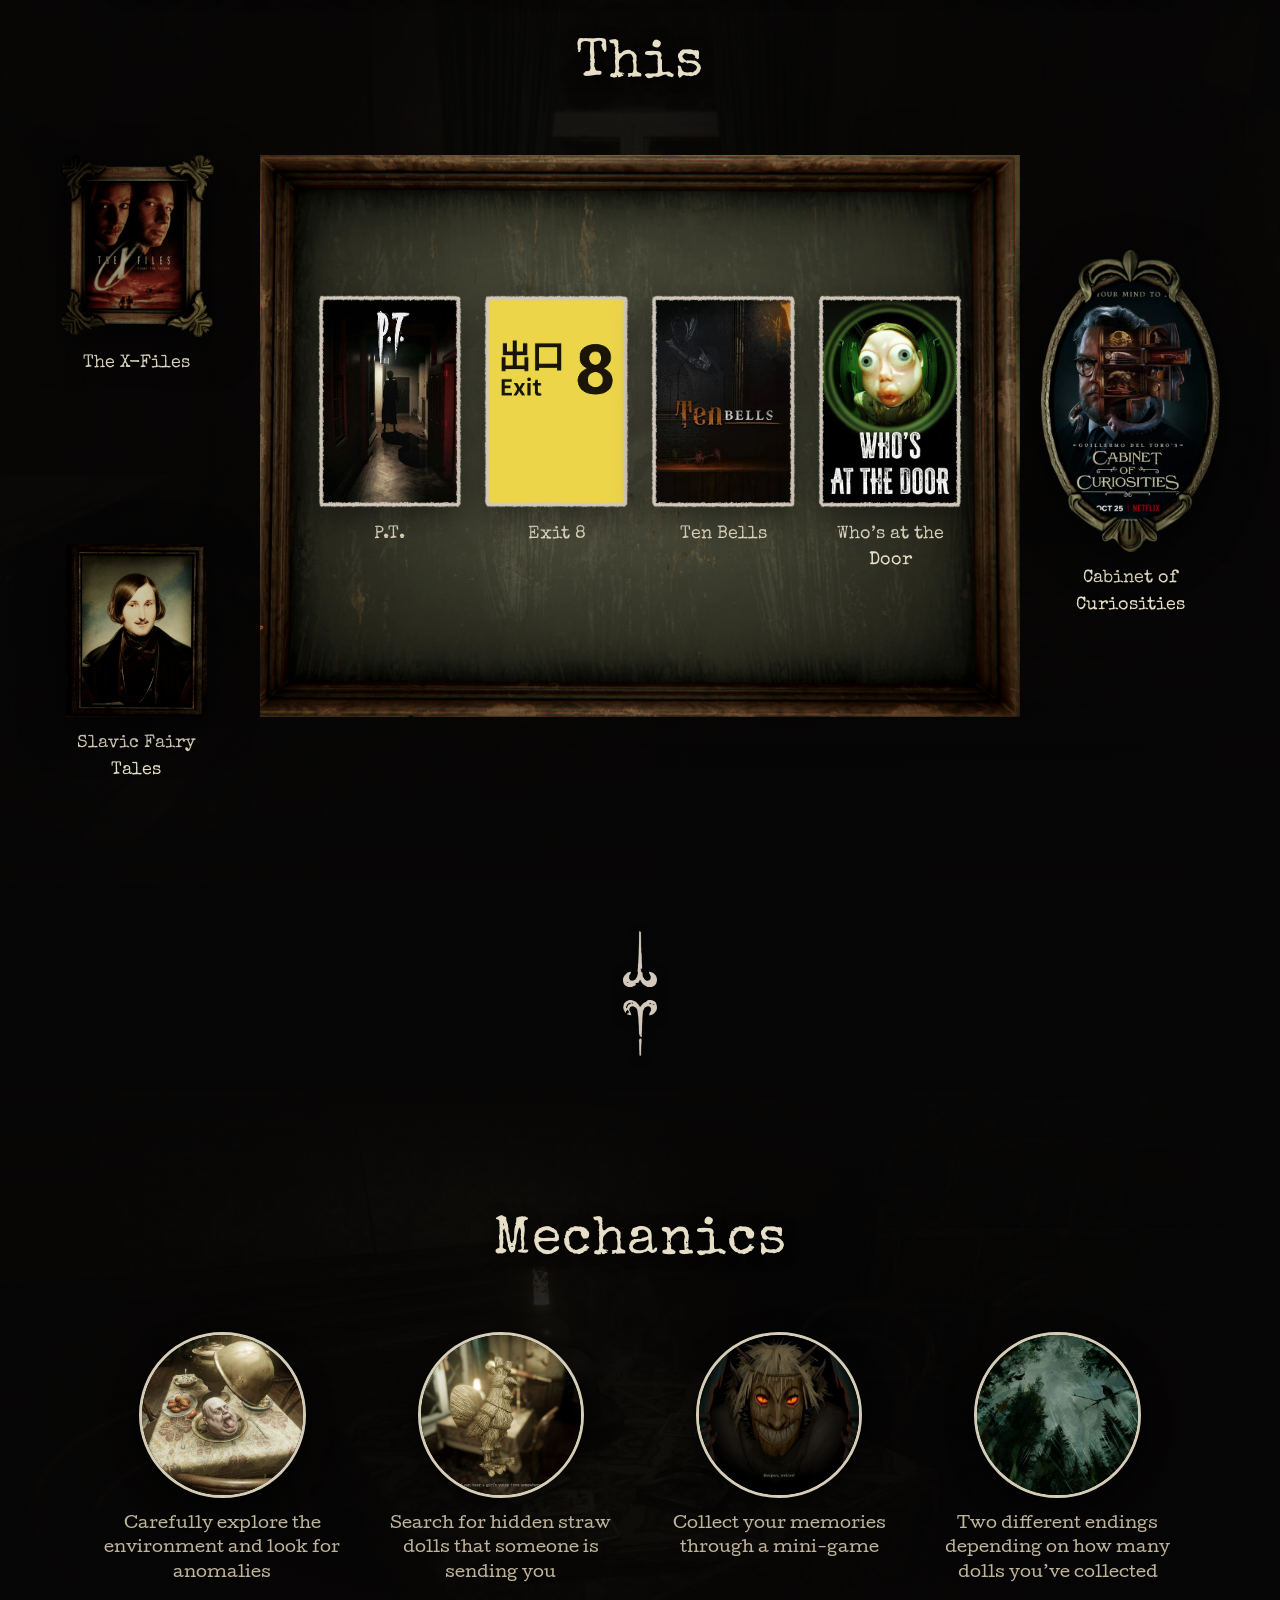
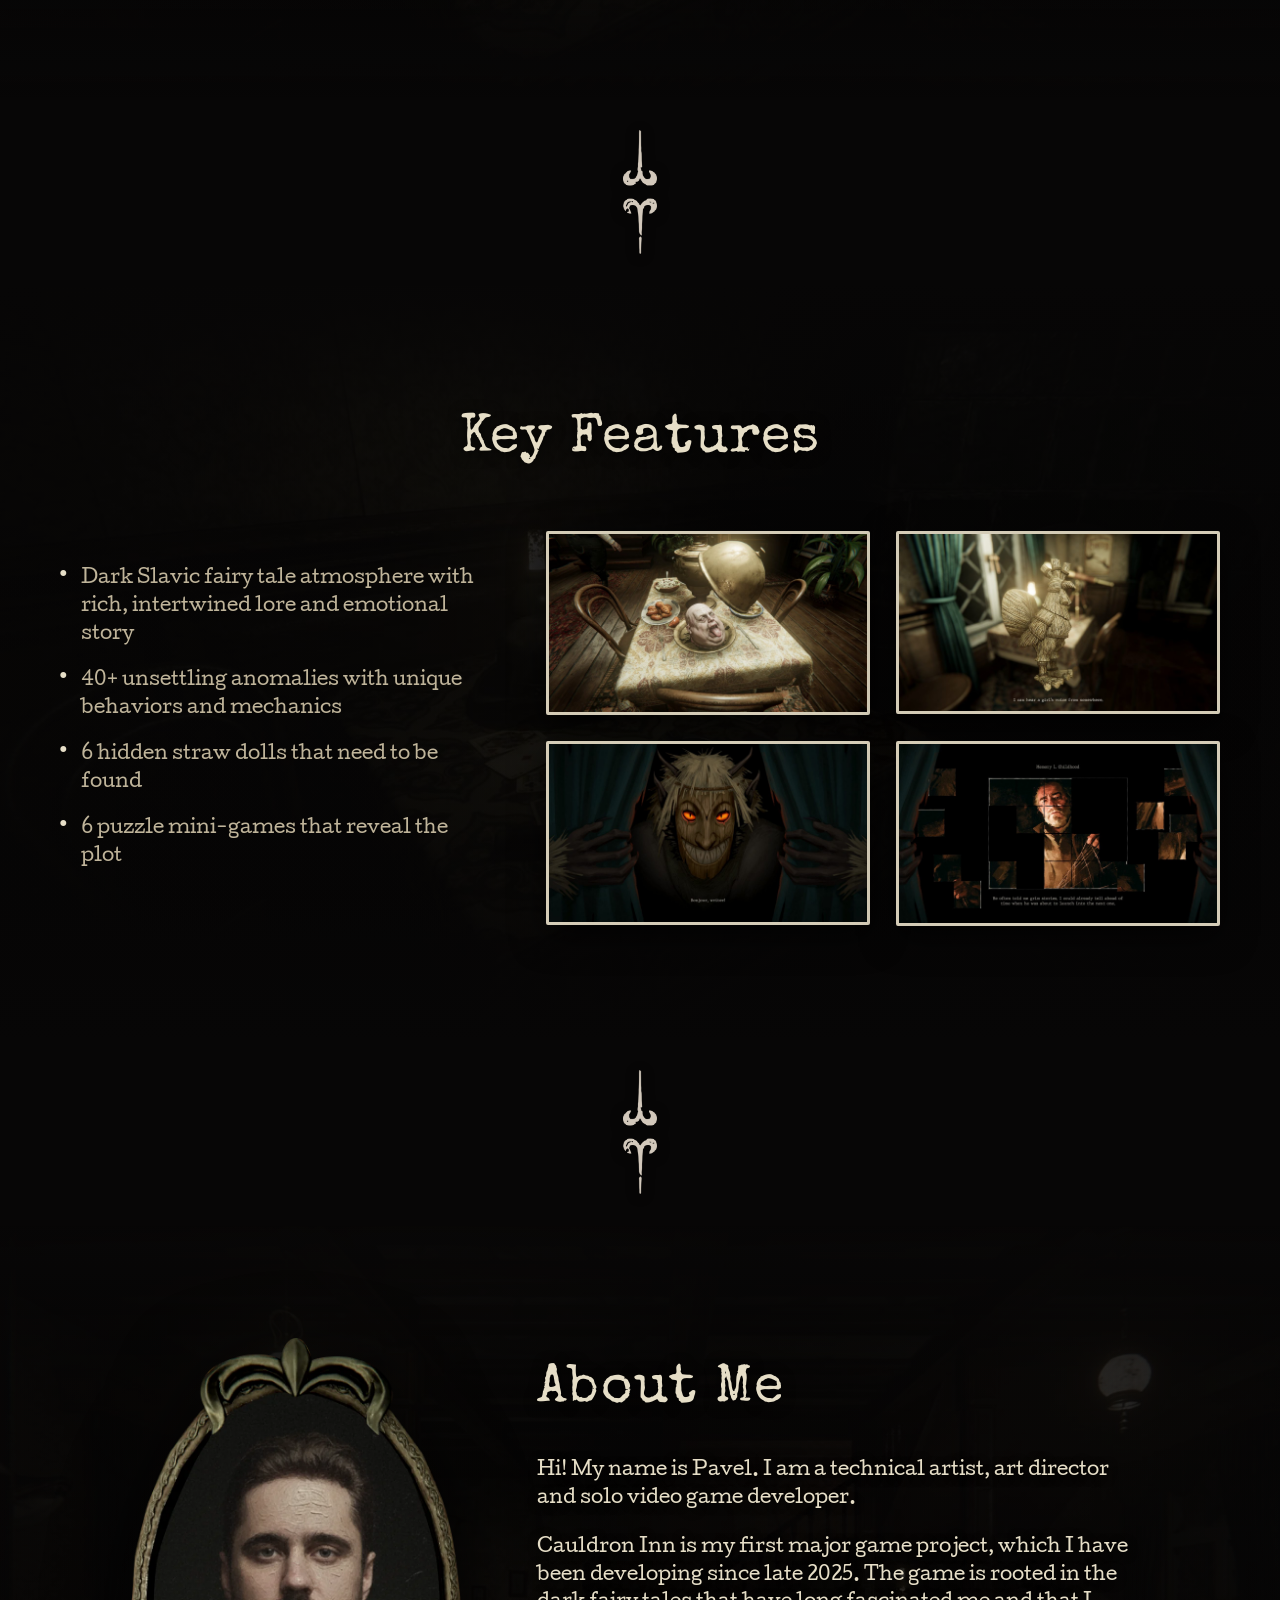
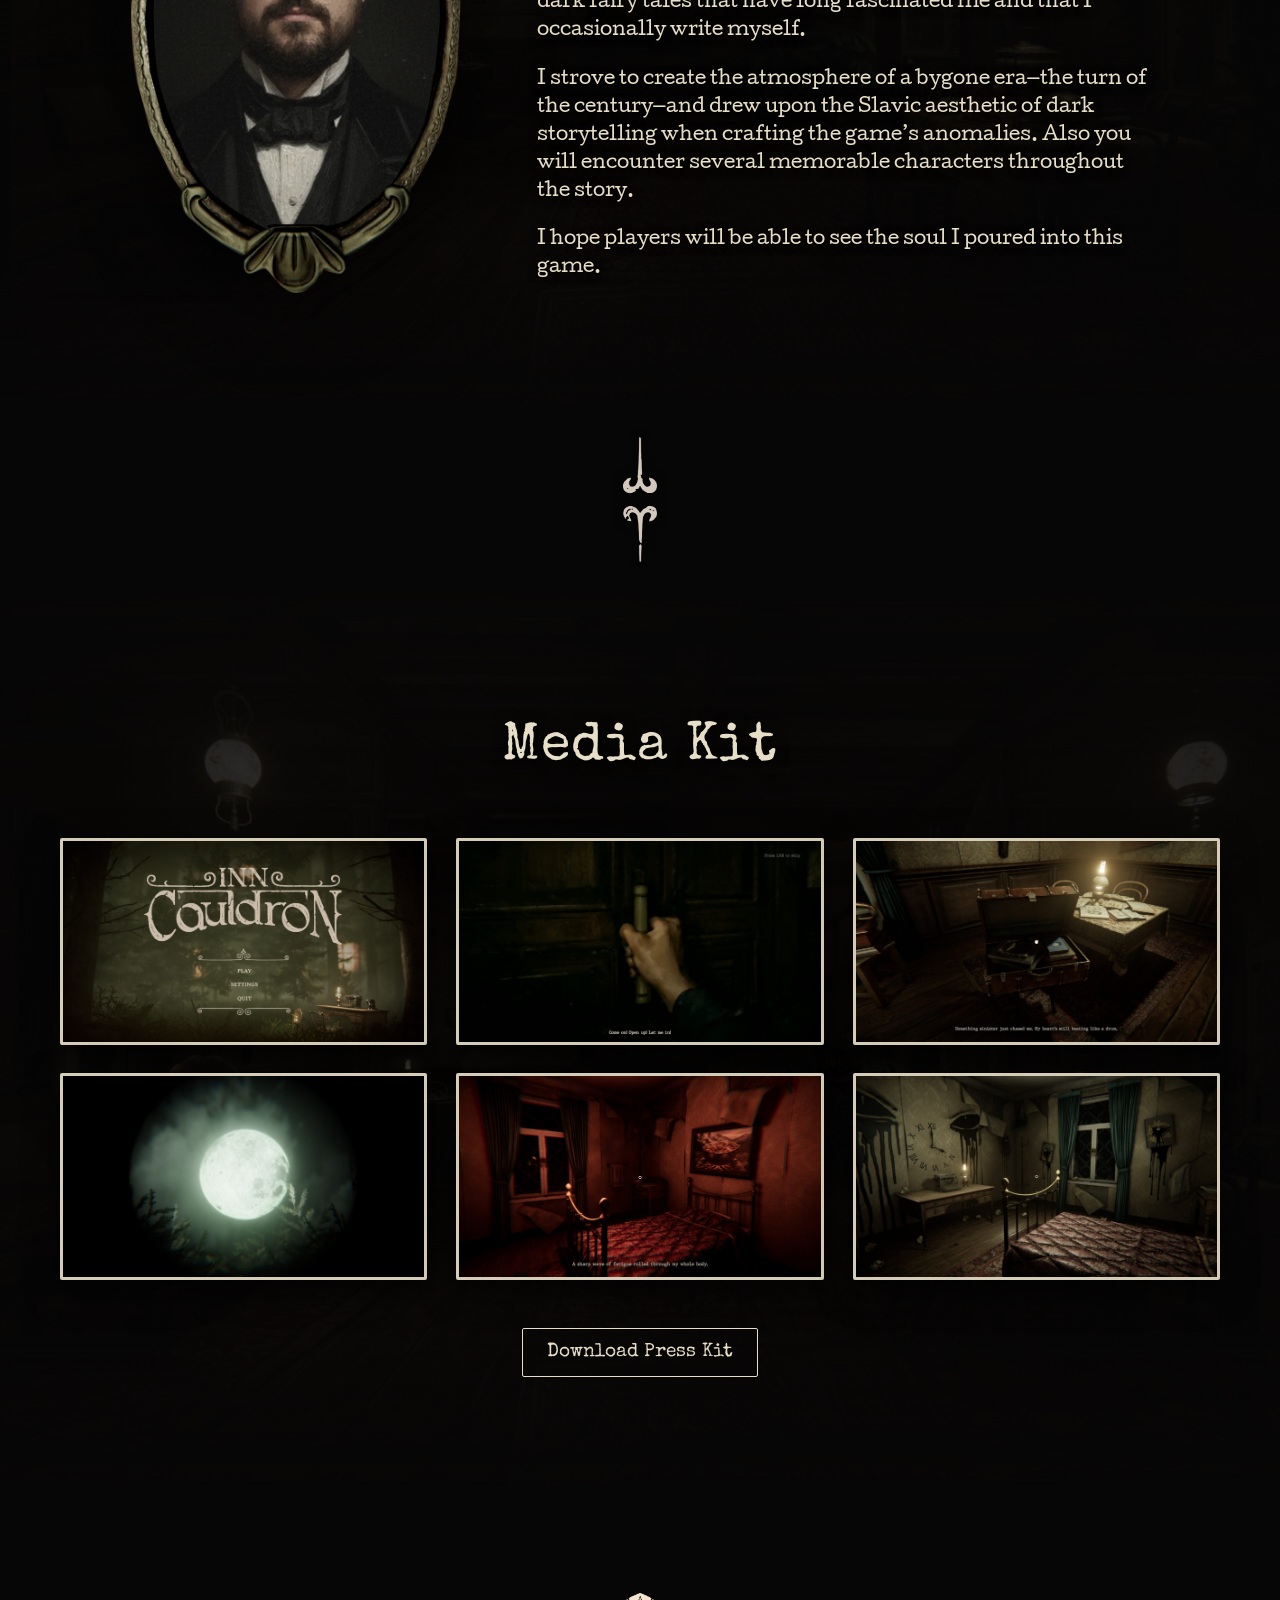
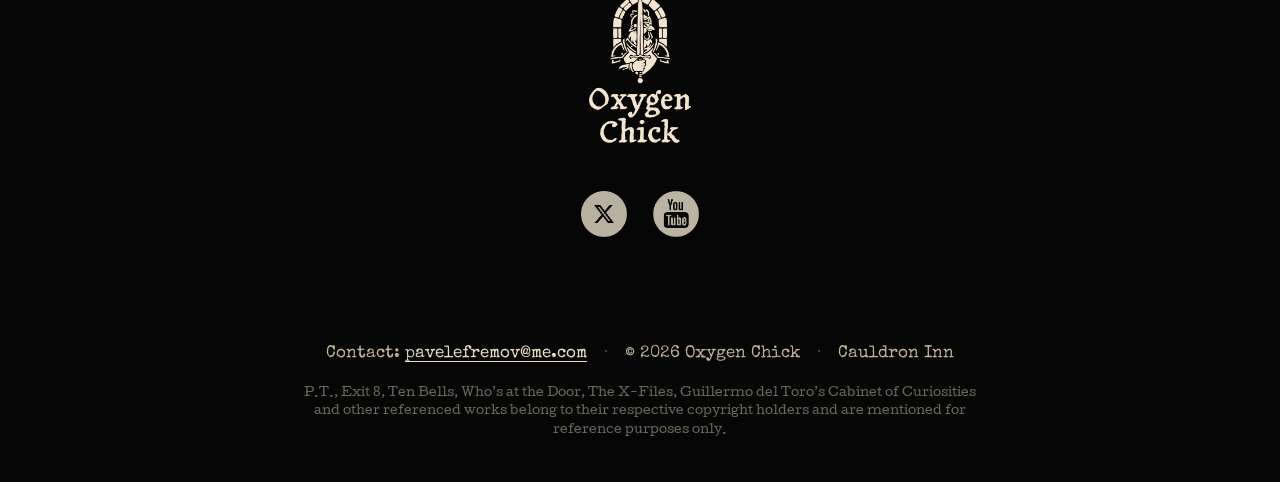
==== commit 4f46ce8e: "New key art with logo; move tagline and trailer button below the hero Co-authored-by: Cursor <cursor" ====
--- a/index.html
+++ b/index.html
@@ -16,6 +16,7 @@
 <header class="topbar" id="topbar">
   <nav class="topbar-nav">
     <a href="#about">About</a>
+    <a class="topbar-trailer" href="#" data-trailer="https://www.youtube.com/embed/_yV61SsTjs4?autoplay=1&rel=0">Trailer</a>
     <a href="#media-kit">Media Kit</a>
     <a class="topbar-cta" href="https://store.steampowered.com/app/4680470/Cauldron_Inn/" target="_blank" rel="noopener">Wishlist on Steam</a>
   </nav>
@@ -23,18 +24,20 @@
 
 <!-- 1. Hero -->
 <section class="hero" id="hero">
+  <h1 class="visually-hidden">Cauldron Inn</h1>
   <picture class="hero-art">
-    <source media="(max-aspect-ratio: 4/5)" srcset="assets/hero-v.jpg">
-    <img src="assets/hero-h.jpg" alt="Cauldron Inn — key art: a cat beside a typewriter at a desk in a dark forest">
+    <source media="(max-aspect-ratio: 1/1)" srcset="assets/hero-v.jpg">
+    <img src="assets/hero-h.jpg" alt="Cauldron Inn — key art: a grinning wooden mask looms over a cat and a typewriter on a desk">
   </picture>
-  <div class="hero-caption reveal">
-    <p>A story-driven dark fairy tale psychological horror game centered on anomaly hunting</p>
-    <a class="hero-play" href="#" data-trailer="https://www.youtube.com/embed/_yV61SsTjs4?autoplay=1&rel=0">
-      <svg class="hero-play-icon" viewBox="0 0 12 14" aria-hidden="true"><path d="M1 1l10 6-10 6z" fill="currentColor"/></svg>
-      View trailer
-    </a>
-  </div>
-  <a class="hero-scroll" href="#facts" aria-label="Scroll down"><img src="assets/arrow_down.png" alt=""></a>
+</section>
+
+<!-- 1b. Tagline and trailer -->
+<section class="intro">
+  <p class="intro-tagline reveal">A story-driven dark fairy tale psychological horror game centered on anomaly hunting</p>
+  <a class="hero-play reveal" href="#" data-trailer="https://www.youtube.com/embed/_yV61SsTjs4?autoplay=1&rel=0">
+    <svg class="hero-play-icon" viewBox="0 0 12 14" aria-hidden="true"><path d="M1 1l10 6-10 6z" fill="currentColor"/></svg>
+    View trailer
+  </a>
 </section>
 
 <!-- 2. Facts -->
--- a/style.css
+++ b/style.css
@@ -163,51 +163,117 @@
 @media (max-width: 640px) {
   .topbar-nav { font-size: .85rem; gap: .8rem; }
   .topbar-cta { padding: .3rem .7rem; }
+  .topbar-trailer { display: none; }
 }
 
 /* ---------- 1. Hero ---------- */
+.visually-hidden {
+  position: absolute;
+  width: 1px; height: 1px;
+  overflow: hidden;
+  clip: rect(0 0 0 0);
+  white-space: nowrap;
+}
+
+/* The logo is painted into the bottom of the key art, so the art is always
+   anchored to the bottom edge and only ever loses forest at the top.
+   Height is clamped between "fill the screen" and "112% of the screen":
+   narrow windows crop the curtains at the sides, wide windows crop the top,
+   ultra-wide windows get dark side margins instead of losing the mask's eyes. */
 .hero {
   position: relative;
   height: 100svh;
   min-height: 480px;
-}
-
-.hero-art, .hero-art img {
+  overflow: hidden;
+  background: var(--bg);
+}
+
+.hero-art {
   position: absolute;
   inset: 0;
-  width: 100%;
-  height: 100%;
-  object-fit: cover;
-}
-
-/* never crop the top of the key art: the logo stays clear of the fixed menu
-   (the art has ~10% of forest headroom above the logo) */
-.hero-art img { object-position: center top; }
-
-/* legibility gradient behind the caption and trailer button */
-.hero-art::after {
+}
+
+.hero-art img {
+  position: absolute;
+  left: 50%;
+  bottom: 0;
+  transform: translateX(-50%);
+  height: clamp(100%, 56.25vw, 112%);
+  width: auto;
+  max-width: none;
+}
+
+/* menu legibility on top, seamless fade into the page at the bottom */
+.hero::before,
+.hero::after {
   content: "";
   position: absolute;
-  left: 0; right: 0; bottom: 0;
-  height: 38%;
-  background: linear-gradient(to top, rgba(7, 6, 6, .82), rgba(7, 6, 6, 0));
+  left: 0; right: 0;
+  z-index: 1;
   pointer-events: none;
 }
 
-.hero-caption {
-  position: absolute;
-  left: 0; right: 0;
-  bottom: clamp(3.2rem, 8vh, 5rem);
+.hero::before {
+  top: 0;
+  height: 9rem;
+  background: linear-gradient(to bottom, rgba(7, 6, 6, .7), rgba(7, 6, 6, 0));
+}
+
+.hero::after {
+  bottom: 0;
+  height: 6%;
+  background: linear-gradient(to top, var(--bg), rgba(7, 6, 6, 0));
+}
+
+@media (min-aspect-ratio: 2/1) {
+  .hero-art img {
+    -webkit-mask-image: linear-gradient(to right, transparent, #000 10%, #000 90%, transparent);
+    mask-image: linear-gradient(to right, transparent, #000 10%, #000 90%, transparent);
+  }
+}
+
+/* Portrait tablets and square windows: vertical art, same bottom anchoring */
+@media (max-aspect-ratio: 1/1) {
+  .hero-art img { height: clamp(100%, 150vw, 112%); }
+}
+
+@media (max-aspect-ratio: 1/1) and (min-aspect-ratio: 3/4) {
+  .hero-art img {
+    -webkit-mask-image: linear-gradient(to right, transparent, #000 10%, #000 90%, transparent);
+    mask-image: linear-gradient(to right, transparent, #000 10%, #000 90%, transparent);
+  }
+}
+
+/* Phones: the logo spans most of the art's width, so the vertical art is shown
+   uncropped at full width and the tagline follows right under it */
+@media (max-aspect-ratio: 2/3) {
+  .hero { height: auto; min-height: 0; }
+  .hero-art { position: relative; display: block; }
+  .hero-art img {
+    position: static;
+    transform: none;
+    width: 100%;
+    height: auto;
+  }
+}
+
+/* ---------- 1b. Tagline and trailer ---------- */
+.intro {
+  background: var(--bg);
   text-align: center;
-  padding: 0 6vw;
-}
-
-.hero-caption p {
-  font-family: var(--font-head);
-  font-size: clamp(1.05rem, 2.6vw, 1.7rem);
-  max-width: 34em;
+  padding: clamp(2.5rem, 6vw, 4.5rem) 6vw 0;
+}
+
+.intro-tagline {
+  font-family: var(--font-head);
+  font-size: clamp(1.1rem, 2.4vw, 1.6rem);
+  line-height: 1.45;
+  max-width: 30em;
   margin: 0 auto;
-  text-shadow: 0 2px 10px rgba(0, 0, 0, .9), 0 0 30px rgba(0, 0, 0, .7);
+}
+
+@media (max-aspect-ratio: 2/3) {
+  .intro { padding-top: 1.2rem; }
 }
 
 /* Styled to match the "Wishlist on Steam" button in the top bar */
@@ -215,7 +281,7 @@
   display: inline-flex;
   align-items: center;
   gap: .6rem;
-  margin-top: 1.4rem;
+  margin-top: 1.6rem;
   font-family: var(--font-head);
   font-size: clamp(.95rem, 1.8vw, 1.1rem);
   text-decoration: none;
@@ -232,65 +298,6 @@
   width: .7em;
   height: .82em;
   flex: none;
-}
-
-.hero-scroll {
-  position: absolute;
-  left: 50%;
-  bottom: 1rem;
-  transform: translateX(-50%);
-  text-decoration: none;
-  opacity: .85;
-  animation: bob 2.2s ease-in-out infinite;
-}
-
-.hero-scroll img {
-  width: clamp(16px, 1.6vw, 20px);
-  filter: drop-shadow(0 3px 8px rgba(0, 0, 0, .7));
-}
-
-@keyframes bob {
-  0%, 100% { transform: translate(-50%, 0); }
-  50% { transform: translate(-50%, 8px); }
-}
-
-/* Portrait phones/tablets: vertical key art shown uncropped,
-   caption, trailer button and arrow overlaid on its lower part */
-@media (max-aspect-ratio: 4/5) {
-  .hero {
-    height: auto;
-    min-height: 0;
-    display: block;
-    background: #000;
-    padding-top: 3.2rem;
-  }
-
-  .hero-art { position: relative; display: block; }
-
-  .hero-art img {
-    position: static;
-    width: 100%;
-    height: auto;
-  }
-
-  /* legibility gradient behind the overlaid caption */
-  .hero-art::after {
-    content: "";
-    position: absolute;
-    left: 0; right: 0; bottom: 0;
-    height: 45%;
-    background: linear-gradient(to top, rgba(7, 6, 6, .9), rgba(7, 6, 6, 0));
-    pointer-events: none;
-  }
-
-  .hero-caption {
-    position: absolute;
-    left: 0; right: 0;
-    bottom: clamp(3.4rem, 14vw, 6rem);
-    padding: 0 6vw;
-  }
-
-  .hero-scroll { bottom: .9rem; }
 }
 
 /* ---------- 2. Facts ---------- */
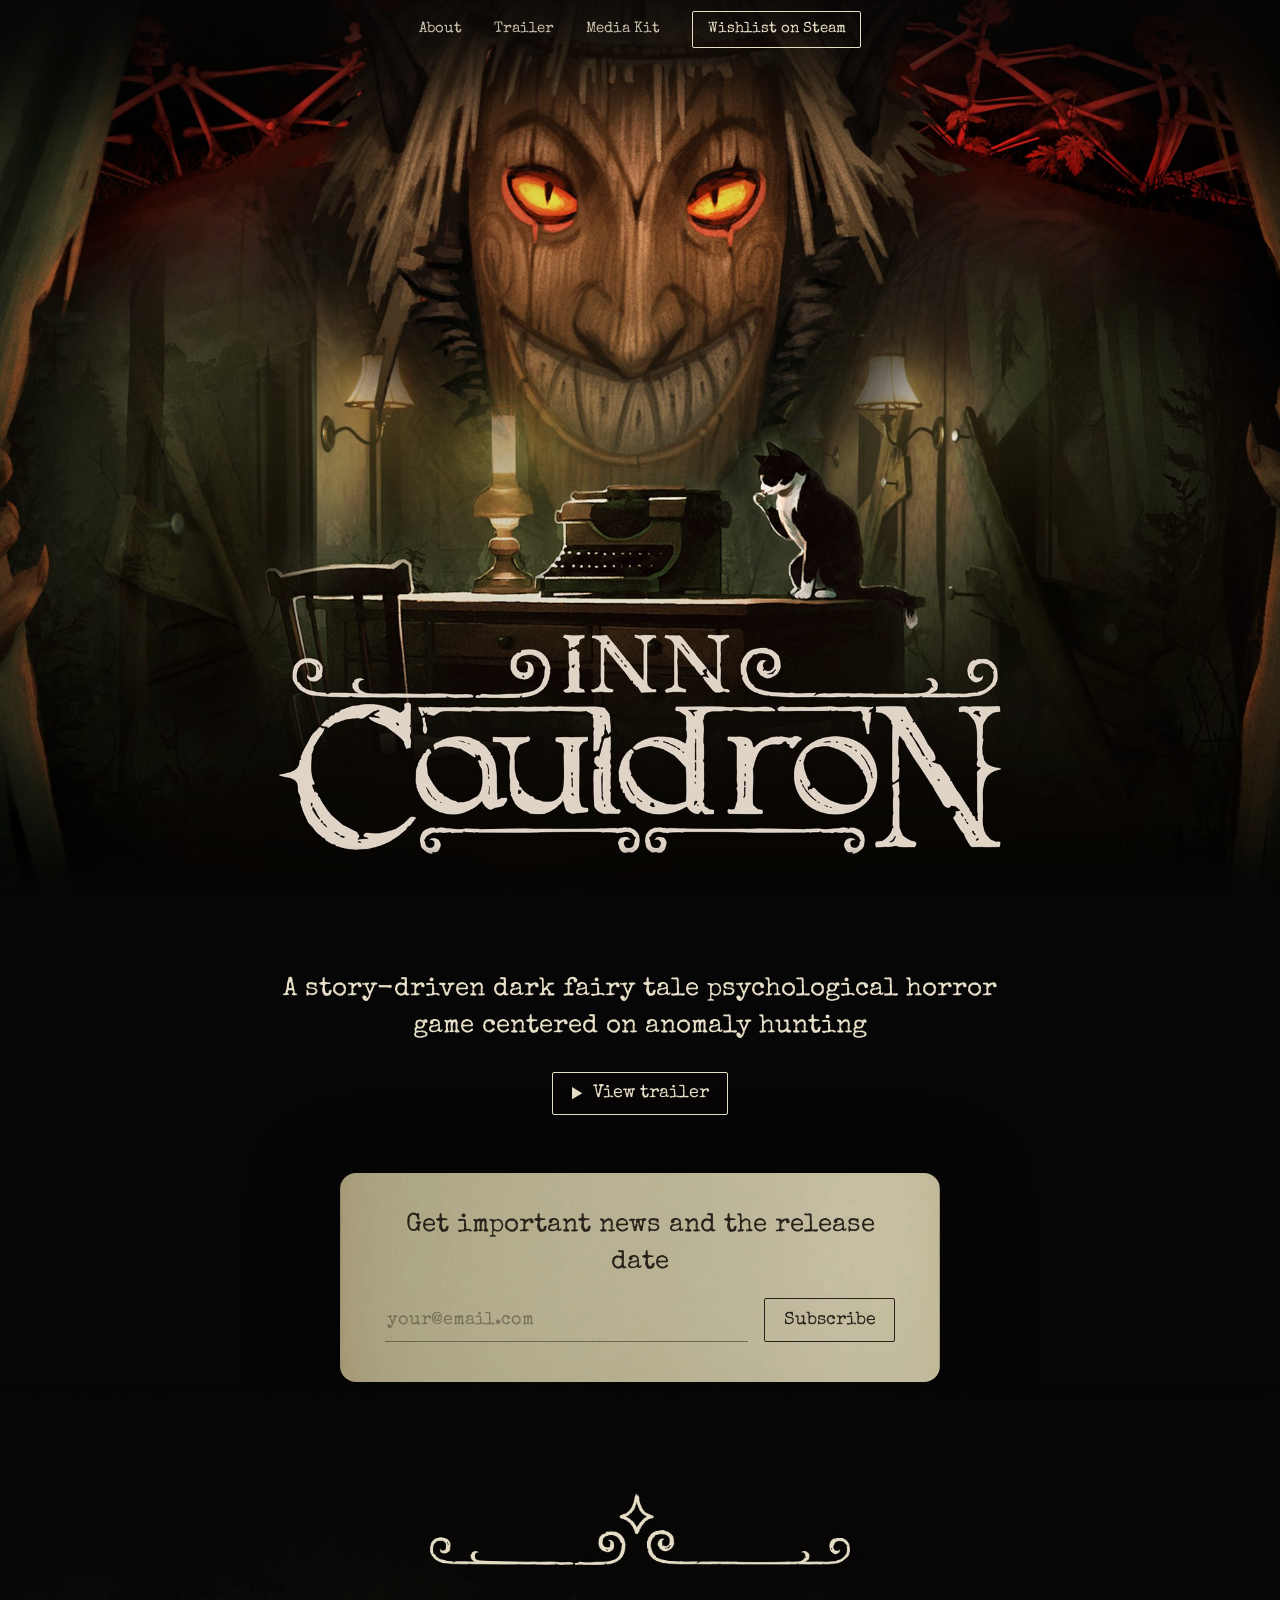
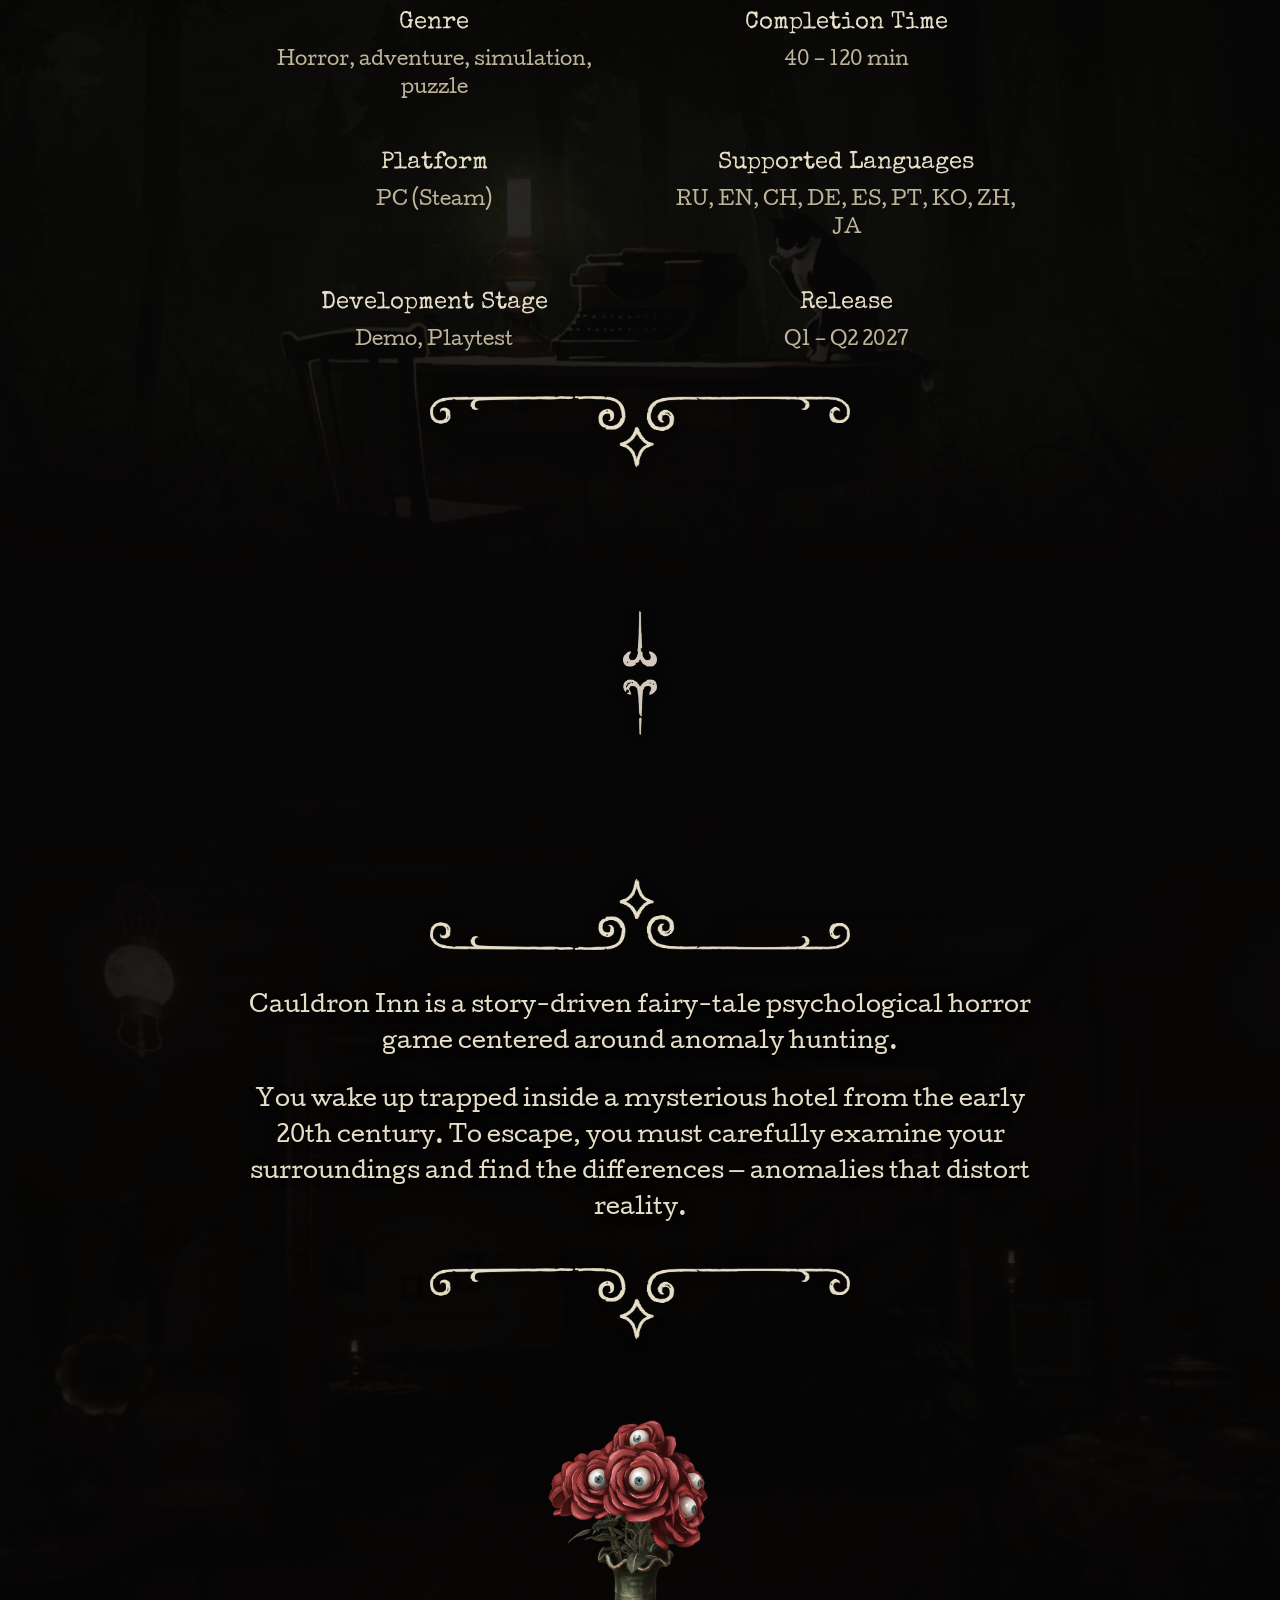
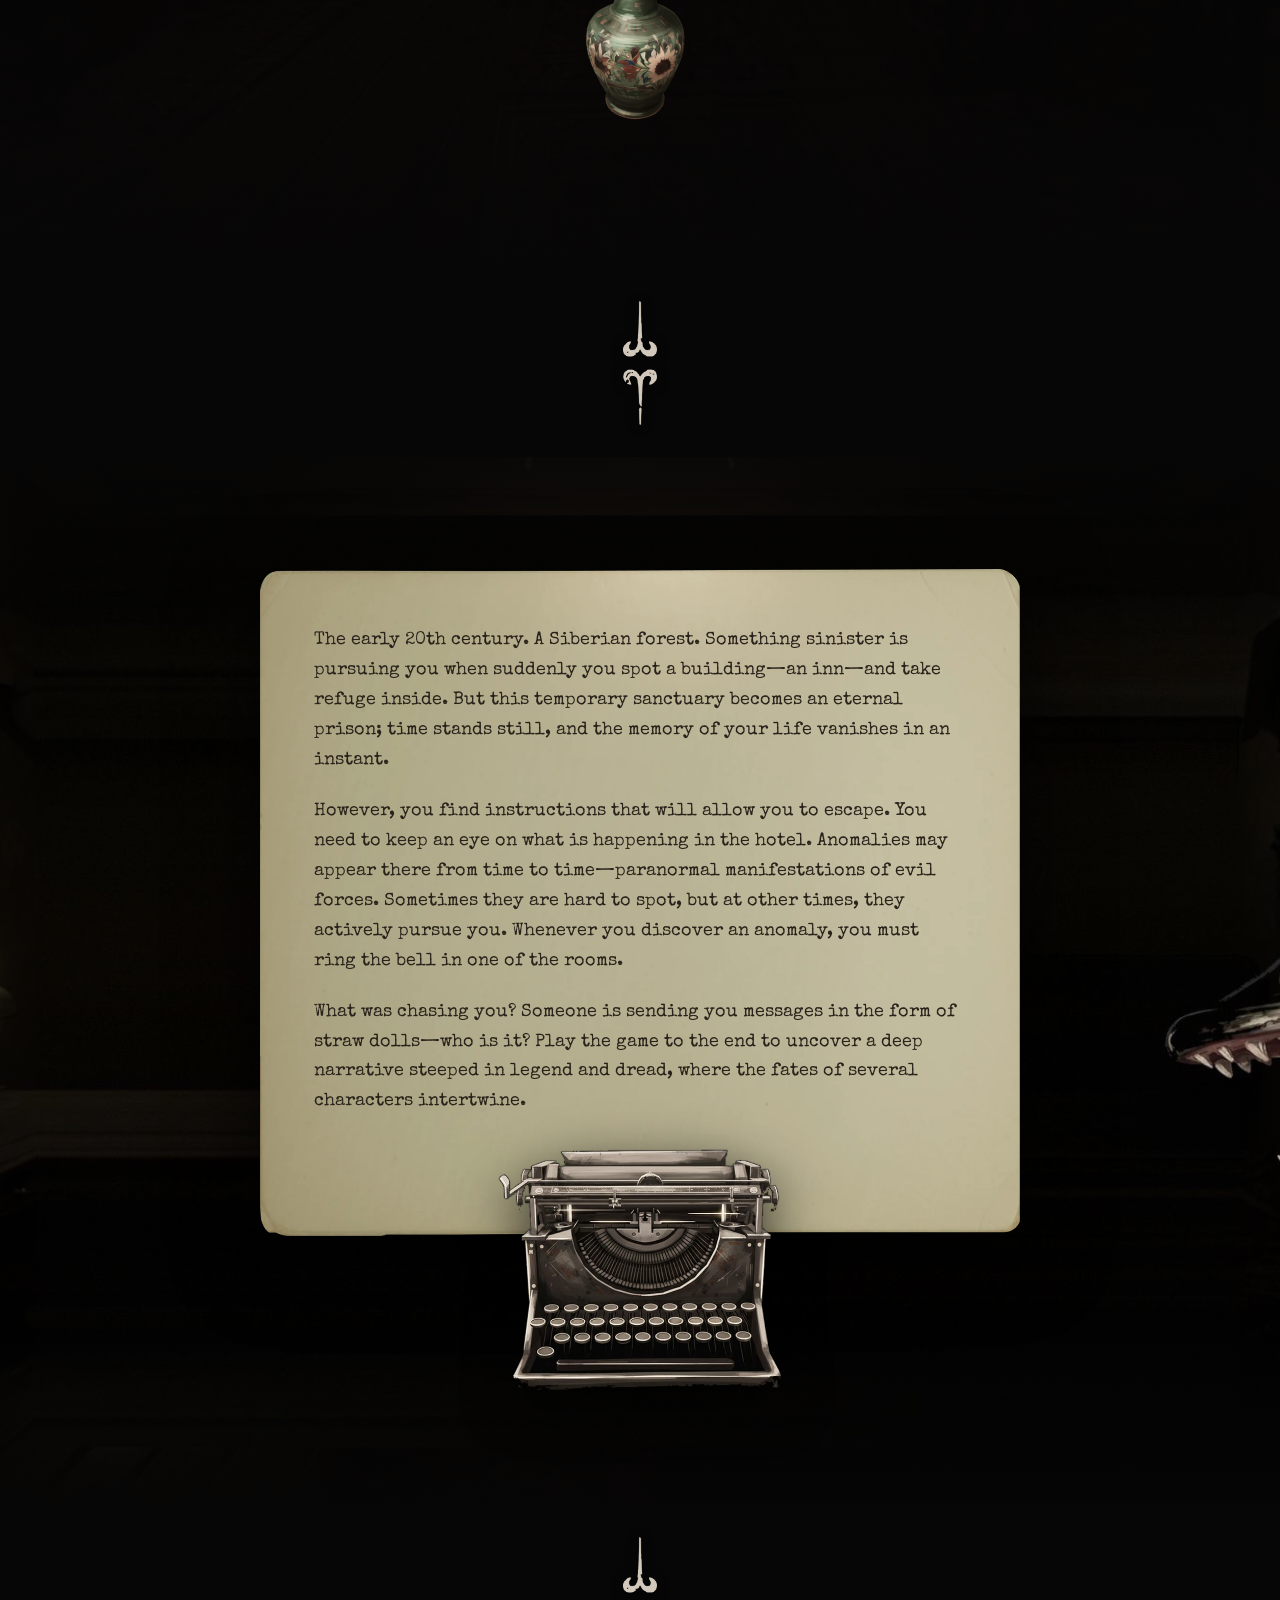
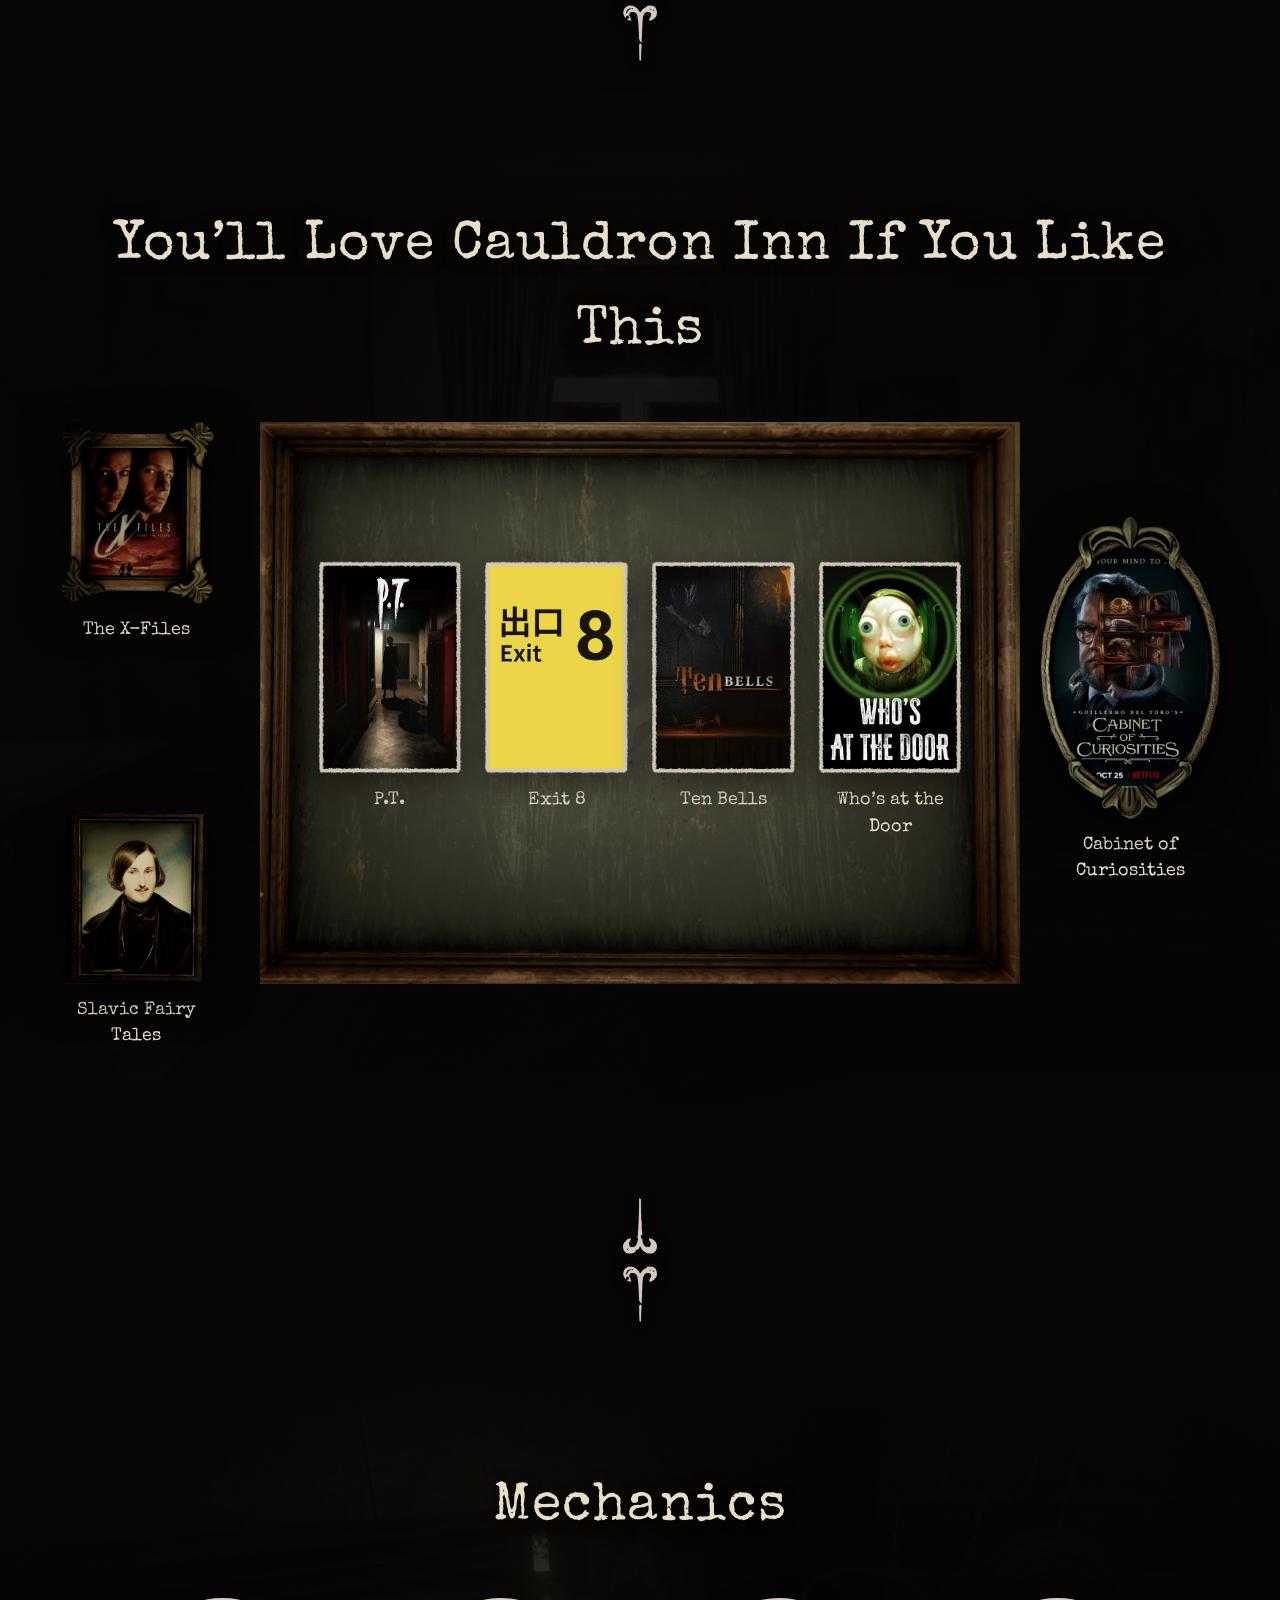
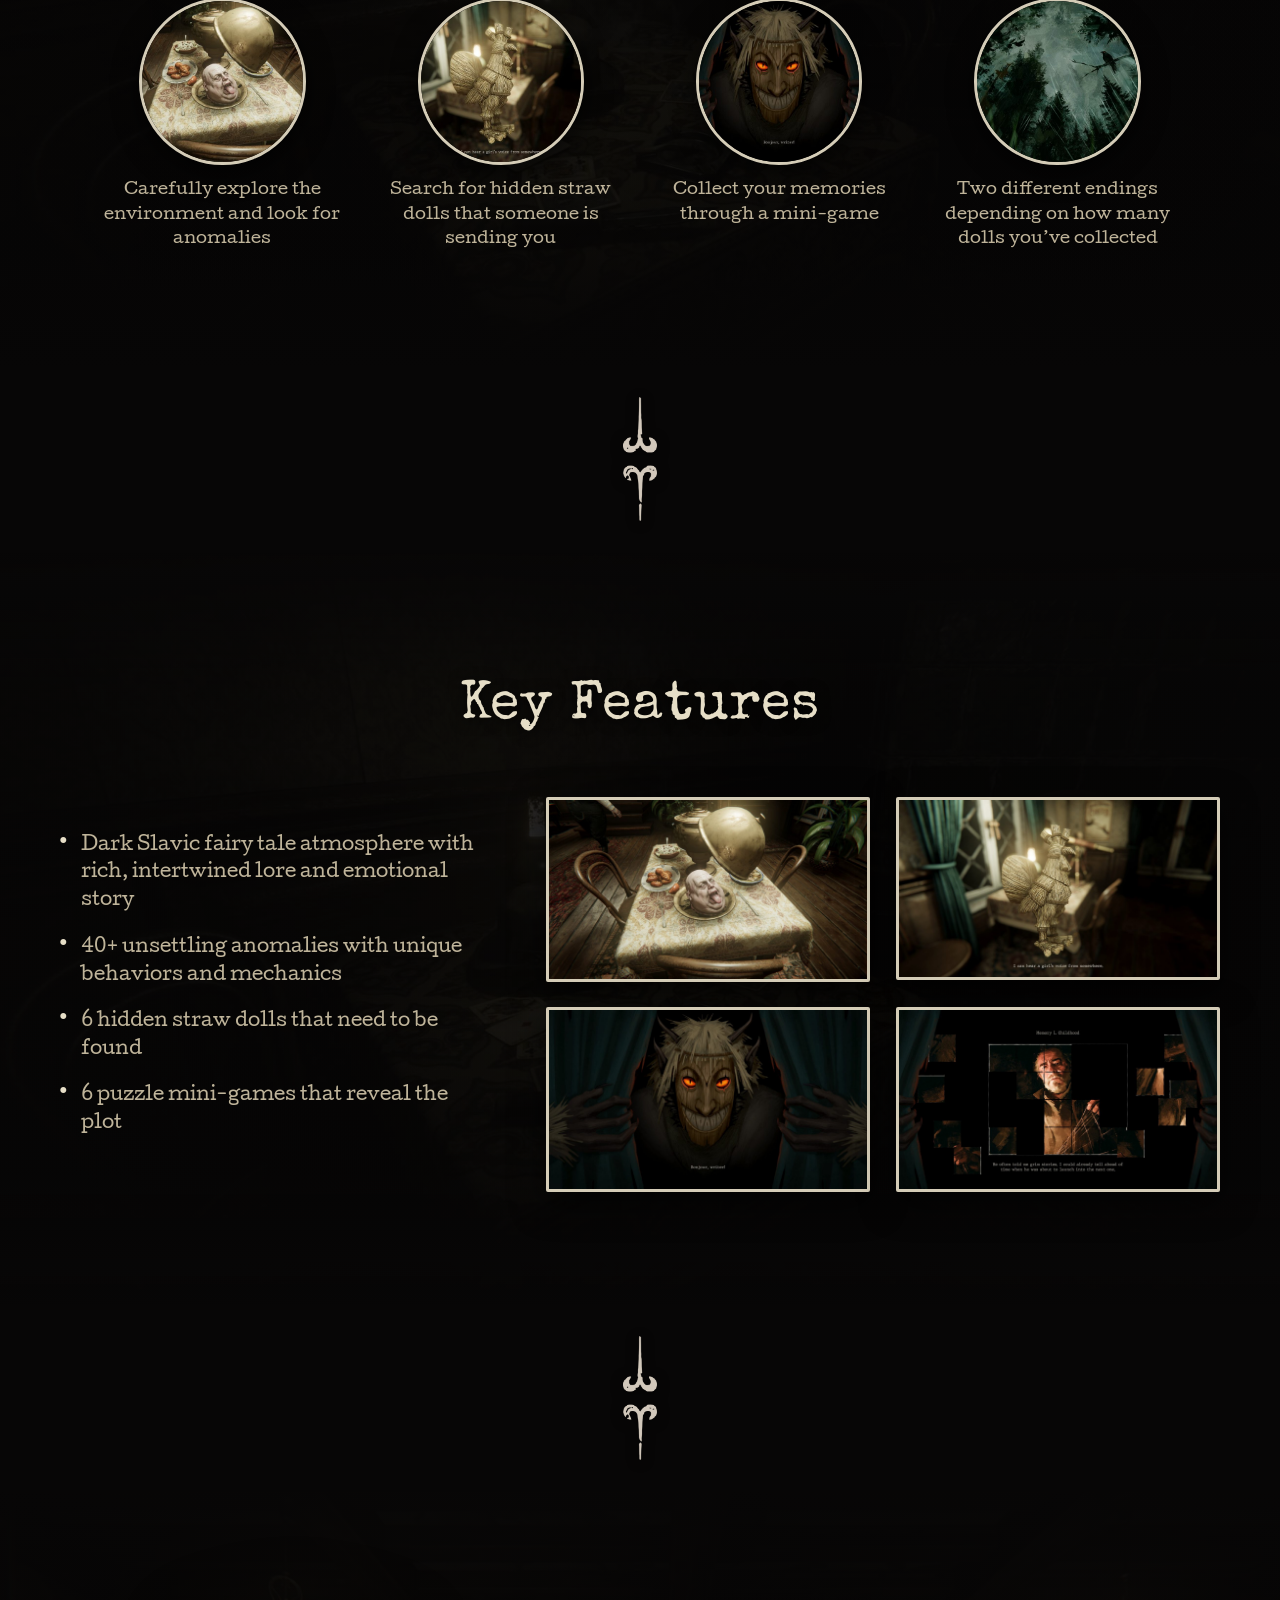
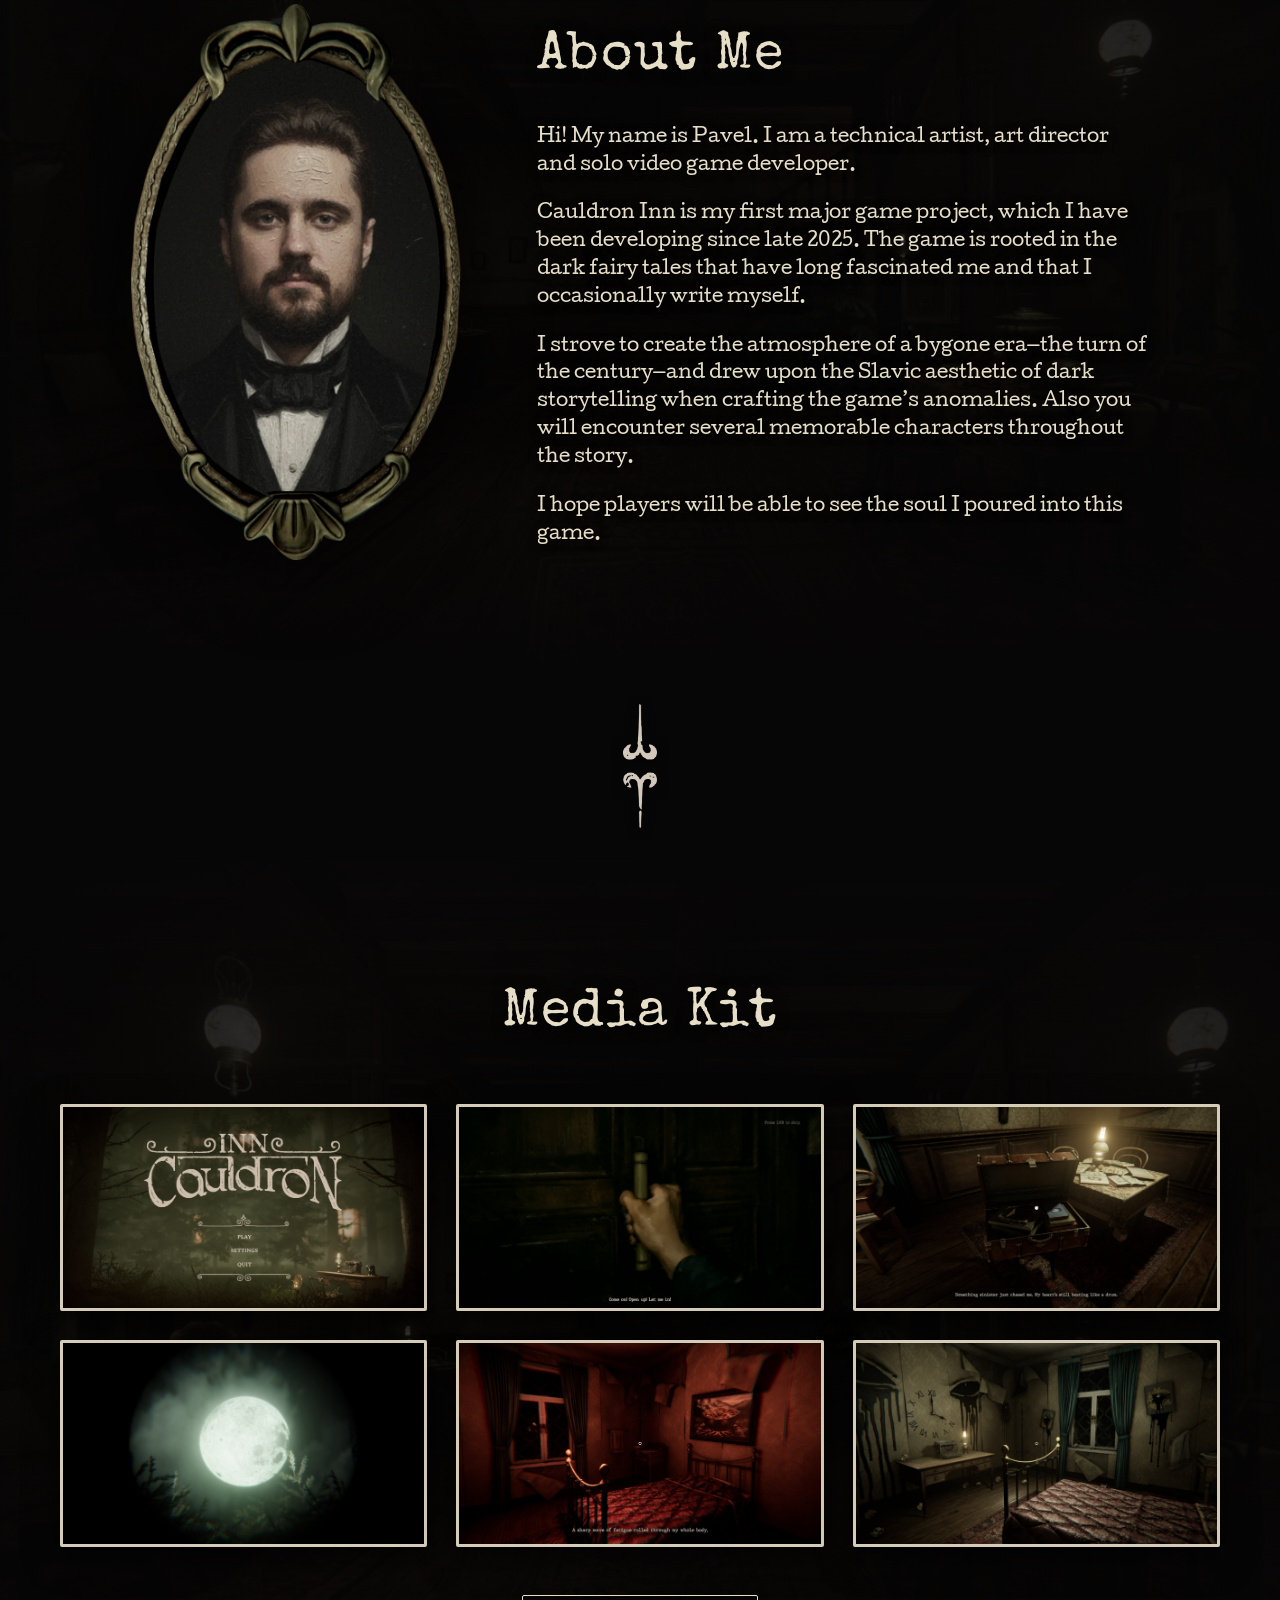
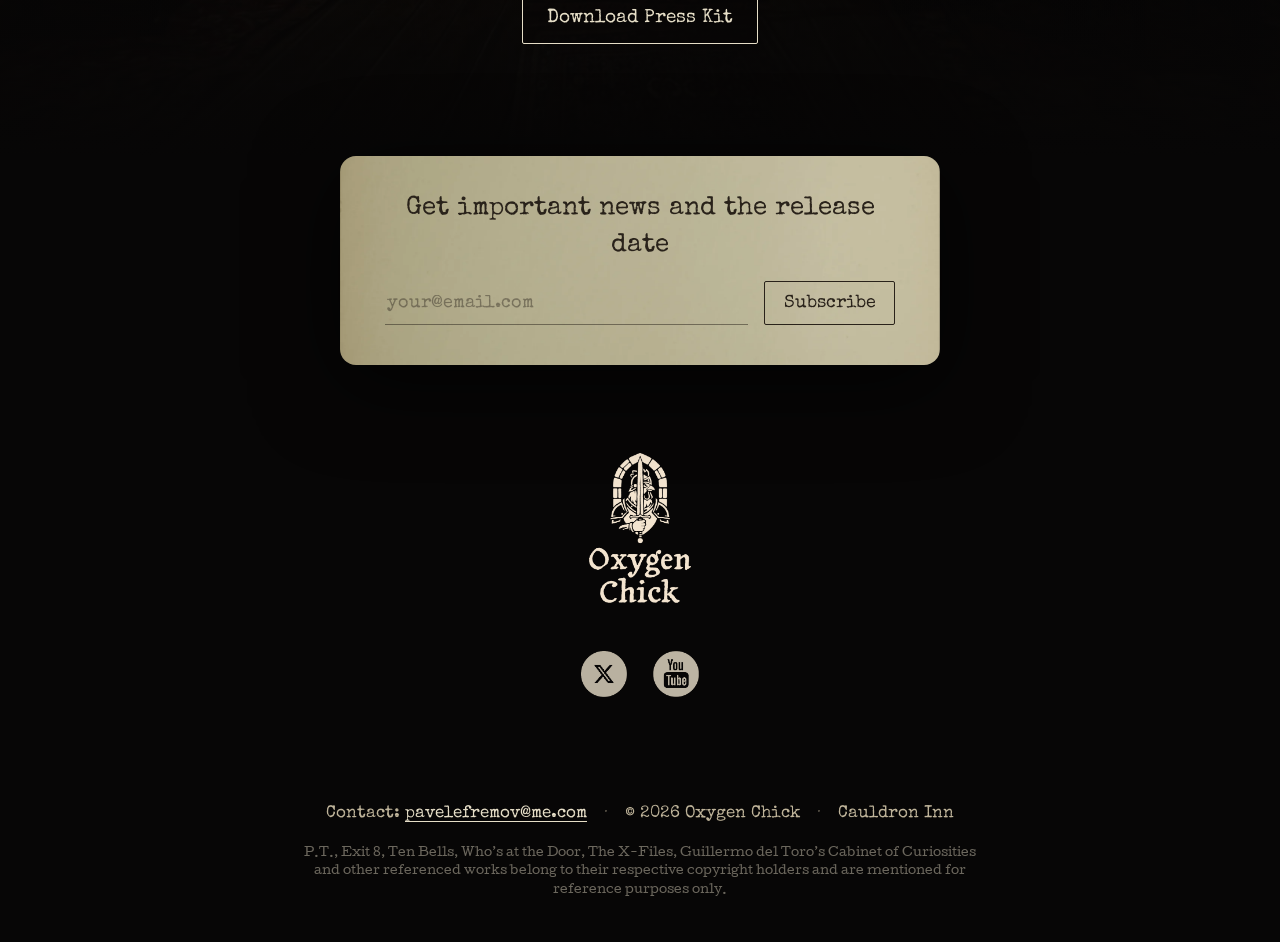
==== commit 55982b58: "Add paper signup notes so visitors can hear about the release. Co-authored-by: Cursor <cursoragent@c" ====
--- a/index.html
+++ b/index.html
@@ -38,6 +38,15 @@
     <svg class="hero-play-icon" viewBox="0 0 12 14" aria-hidden="true"><path d="M1 1l10 6-10 6z" fill="currentColor"/></svg>
     View trailer
   </a>
+  <form class="subscribe subscribe-top subscribe-note reveal" data-source="top" novalidate>
+    <p class="subscribe-label">Get important news and the release date</p>
+    <div class="subscribe-row">
+      <input class="subscribe-input" type="email" name="email" placeholder="your@email.com" aria-label="Email address" autocomplete="email" required>
+      <button class="subscribe-btn" type="submit">Subscribe</button>
+    </div>
+    <p class="subscribe-error" role="alert" hidden></p>
+    <p class="subscribe-done" role="status" hidden>You&rsquo;re subscribed. The Inn will send word.</p>
+  </form>
 </section>
 
 <!-- 2. Facts -->
@@ -278,7 +287,6 @@
     </p>
   </div>
 </section>
-
 <!-- 12. Contacts (temporarily hidden) -->
 <section class="section contacts" id="contacts" hidden>
   <div class="wrap contacts-row">
@@ -310,6 +318,18 @@
   </div>
   <p class="footer-note">&copy; 2026 Oxygen Chick &middot; Cauldron Inn</p>
 </section>
+
+<div class="subscribe-block">
+  <form class="subscribe subscribe-bottom subscribe-note reveal" id="subscribe" data-source="footer" novalidate>
+    <p class="subscribe-label">Get important news and the release date</p>
+    <div class="subscribe-row">
+      <input class="subscribe-input" type="email" name="email" placeholder="your@email.com" aria-label="Email address" autocomplete="email" required>
+      <button class="subscribe-btn" type="submit">Subscribe</button>
+    </div>
+    <p class="subscribe-error" role="alert" hidden></p>
+    <p class="subscribe-done" role="status" hidden>You&rsquo;re subscribed. The Inn will send word.</p>
+  </form>
+</div>
 
 <div class="oc-block">
   <img class="footer-logo reveal" src="assets/logo_2.png" alt="Oxygen Chick">
--- a/style.css
+++ b/style.css
@@ -300,6 +300,91 @@
   flex: none;
 }
 
+/* ---------- Subscribe form (intro + footer) ---------- */
+/* A ruled line to write on, like a blank in an old ledger */
+.subscribe {
+  width: min(500px, 100%);
+  margin: 0 auto;
+  text-align: center;
+}
+
+.subscribe-top { margin-top: clamp(2.6rem, 6vw, 3.6rem); }
+
+/* same size as the intro tagline */
+.subscribe-label {
+  font-family: var(--font-head);
+  font-size: clamp(1.1rem, 2.4vw, 1.6rem);
+  line-height: 1.45;
+  margin-bottom: 1rem;
+}
+
+.subscribe-row {
+  display: flex;
+  align-items: flex-end;
+  gap: 1rem;
+}
+
+.subscribe-input {
+  flex: 1 1 auto;
+  min-width: 0;
+  font-family: var(--font-body);
+  font-size: clamp(1rem, 1.8vw, 1.1rem);
+  line-height: 1.55;
+  color: var(--cream);
+  background: transparent;
+  border: none;
+  border-bottom: 1px solid rgba(230, 222, 199, .4);
+  border-radius: 0;
+  padding: .45rem .15rem;
+  outline: none;
+  transition: border-color .3s ease;
+}
+
+.subscribe-input::placeholder { color: rgba(230, 222, 199, .32); }
+.subscribe-input:focus { border-bottom-color: var(--cream); }
+
+/* same as the "View trailer" button */
+.subscribe-btn {
+  flex: none;
+  font-family: var(--font-head);
+  font-size: clamp(.95rem, 1.8vw, 1.1rem);
+  line-height: 1.55;
+  color: var(--cream);
+  background: rgba(7, 6, 6, .45);
+  border: 1px solid var(--cream);
+  border-radius: 2px;
+  padding: .45rem 1.15rem;
+  cursor: pointer;
+  transition: background .3s ease, color .3s ease;
+}
+
+.subscribe-btn:hover,
+.subscribe-btn:focus-visible { background: var(--cream); color: var(--bg); outline: none; }
+
+.subscribe.sending .subscribe-btn { opacity: .6; cursor: progress; }
+
+.subscribe-error {
+  margin-top: .6rem;
+  font-size: .9rem;
+  text-align: left;
+  color: #d98c7a;
+}
+
+.subscribe-done {
+  font-family: var(--font-head);
+  font-size: clamp(1.1rem, 2.4vw, 1.6rem);
+  line-height: 1.45;
+  animation: subscribe-in .8s ease;
+}
+
+.subscribe.done .subscribe-label,
+.subscribe.done .subscribe-row { display: none; }
+
+@keyframes subscribe-in {
+  from { opacity: 0; transform: translateY(6px); }
+  to { opacity: 1; transform: none; }
+}
+
 /* ---------- 2. Facts ---------- */
 .facts { background-image: url(assets/bg-facts.jpg); background-position: center bottom; }
 .facts::before {
@@ -912,8 +997,47 @@
 .oc-block {
   background: var(--bg);
   text-align: center;
-  padding: clamp(3.5rem, 9vw, 6.5rem) 6vw;
-}
+  padding: clamp(3.5rem, 8vw, 5.5rem) 6vw clamp(3.5rem, 9vw, 6.5rem);
+}
+
+.subscribe-block {
+  background: var(--bg);
+  padding: 0 6vw;
+}
+
+/* A slip of the same paper as the story note, typed in ink */
+.subscribe-note {
+  --ink: #29221a;
+  width: min(600px, 100%);
+  padding: clamp(1.6rem, 4vw, 2.2rem) clamp(1.4rem, 5vw, 2.8rem) clamp(1.8rem, 4.5vw, 2.5rem);
+  background: url(assets/note_bg.webp) center / cover no-repeat;
+  border-radius: 16px;
+  filter: drop-shadow(0 18px 42px rgba(0, 0, 0, .7));
+  color: var(--ink);
+}
+
+.subscribe-note .subscribe-row { flex-wrap: wrap; justify-content: center; }
+
+.subscribe-note .subscribe-input {
+  flex: 1 1 190px;
+  font-family: var(--font-head);
+  color: var(--ink);
+  border-bottom-color: rgba(41, 34, 26, .5);
+}
+
+.subscribe-note .subscribe-input::placeholder { color: rgba(41, 34, 26, .42); }
+.subscribe-note .subscribe-input:focus { border-bottom-color: var(--ink); }
+
+.subscribe-note .subscribe-btn {
+  color: var(--ink);
+  background: transparent;
+  border-color: var(--ink);
+}
+
+.subscribe-note .subscribe-btn:hover,
+.subscribe-note .subscribe-btn:focus-visible { background: var(--ink); color: #cfc8a8; }
+
+.subscribe-note .subscribe-error { color: #8a2a1c; text-align: center; }
 
 .footer-logo {
   height: clamp(110px, 16vw, 150px);
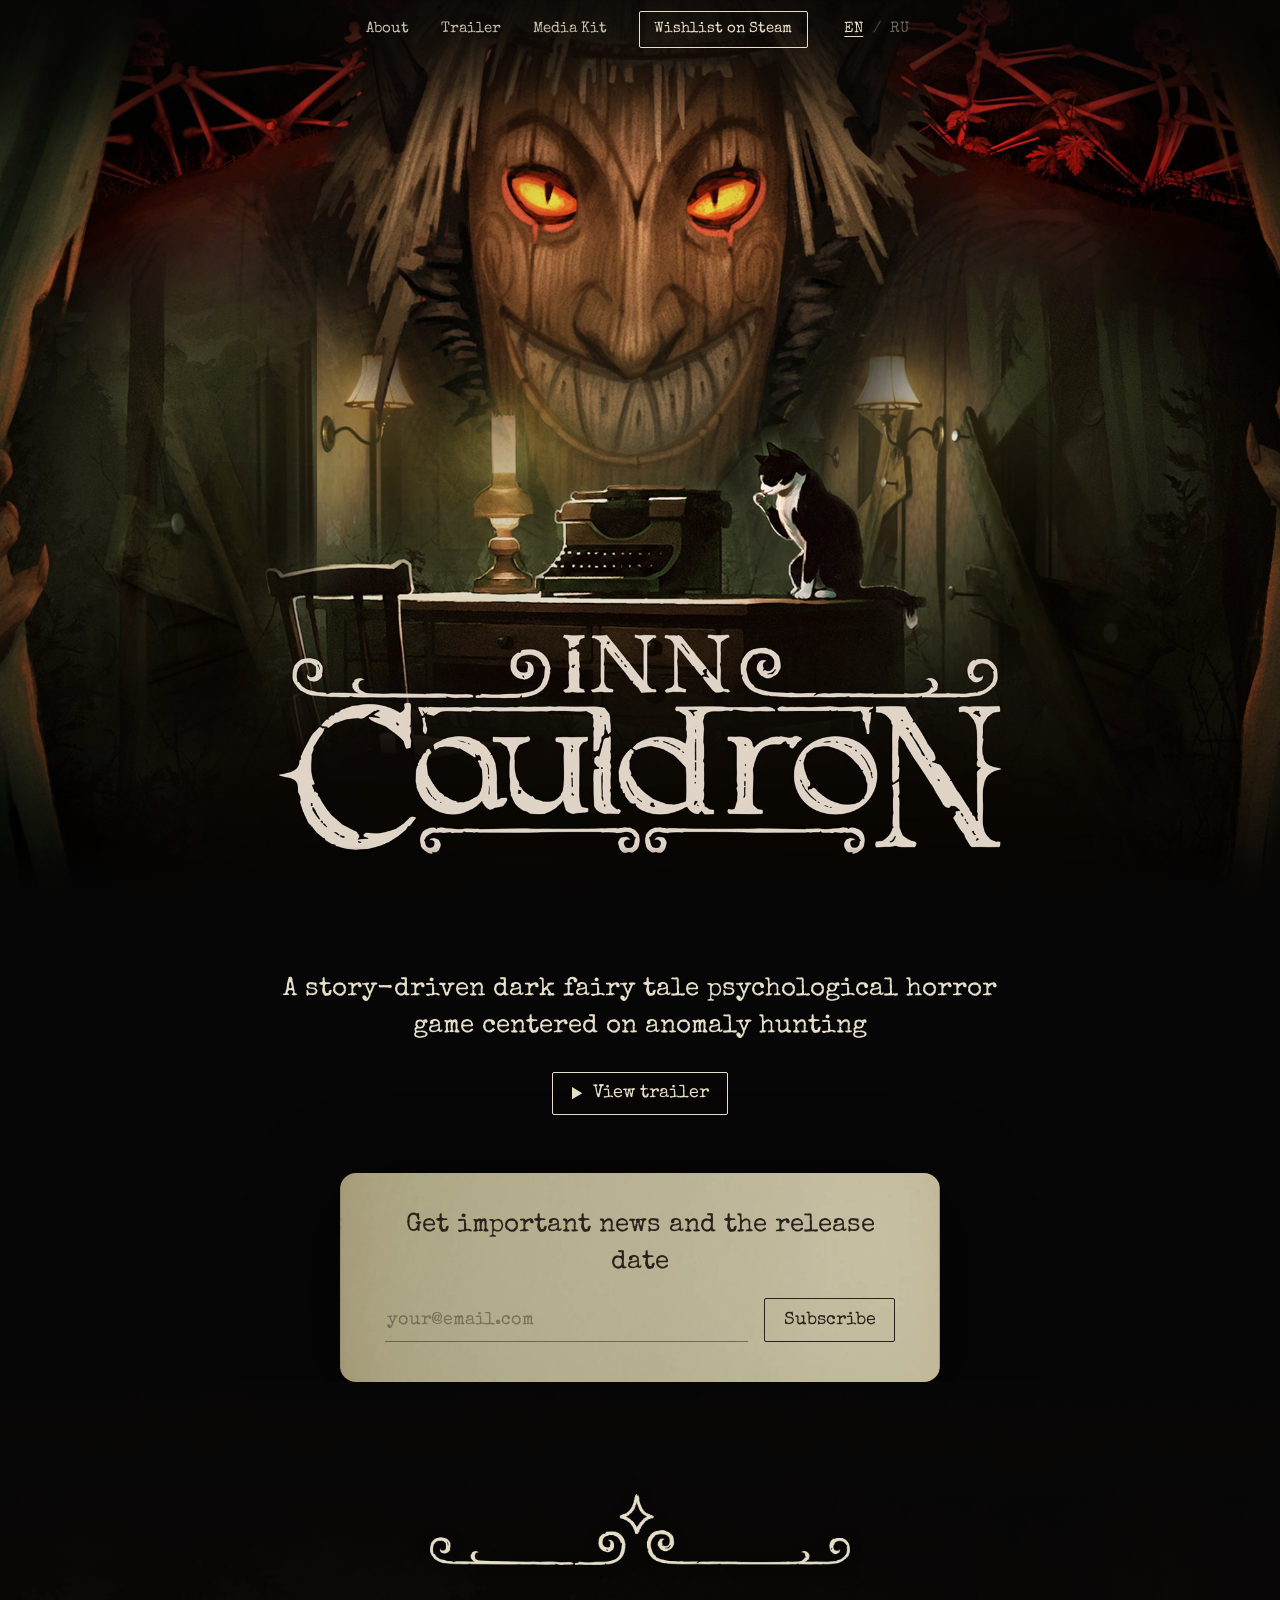
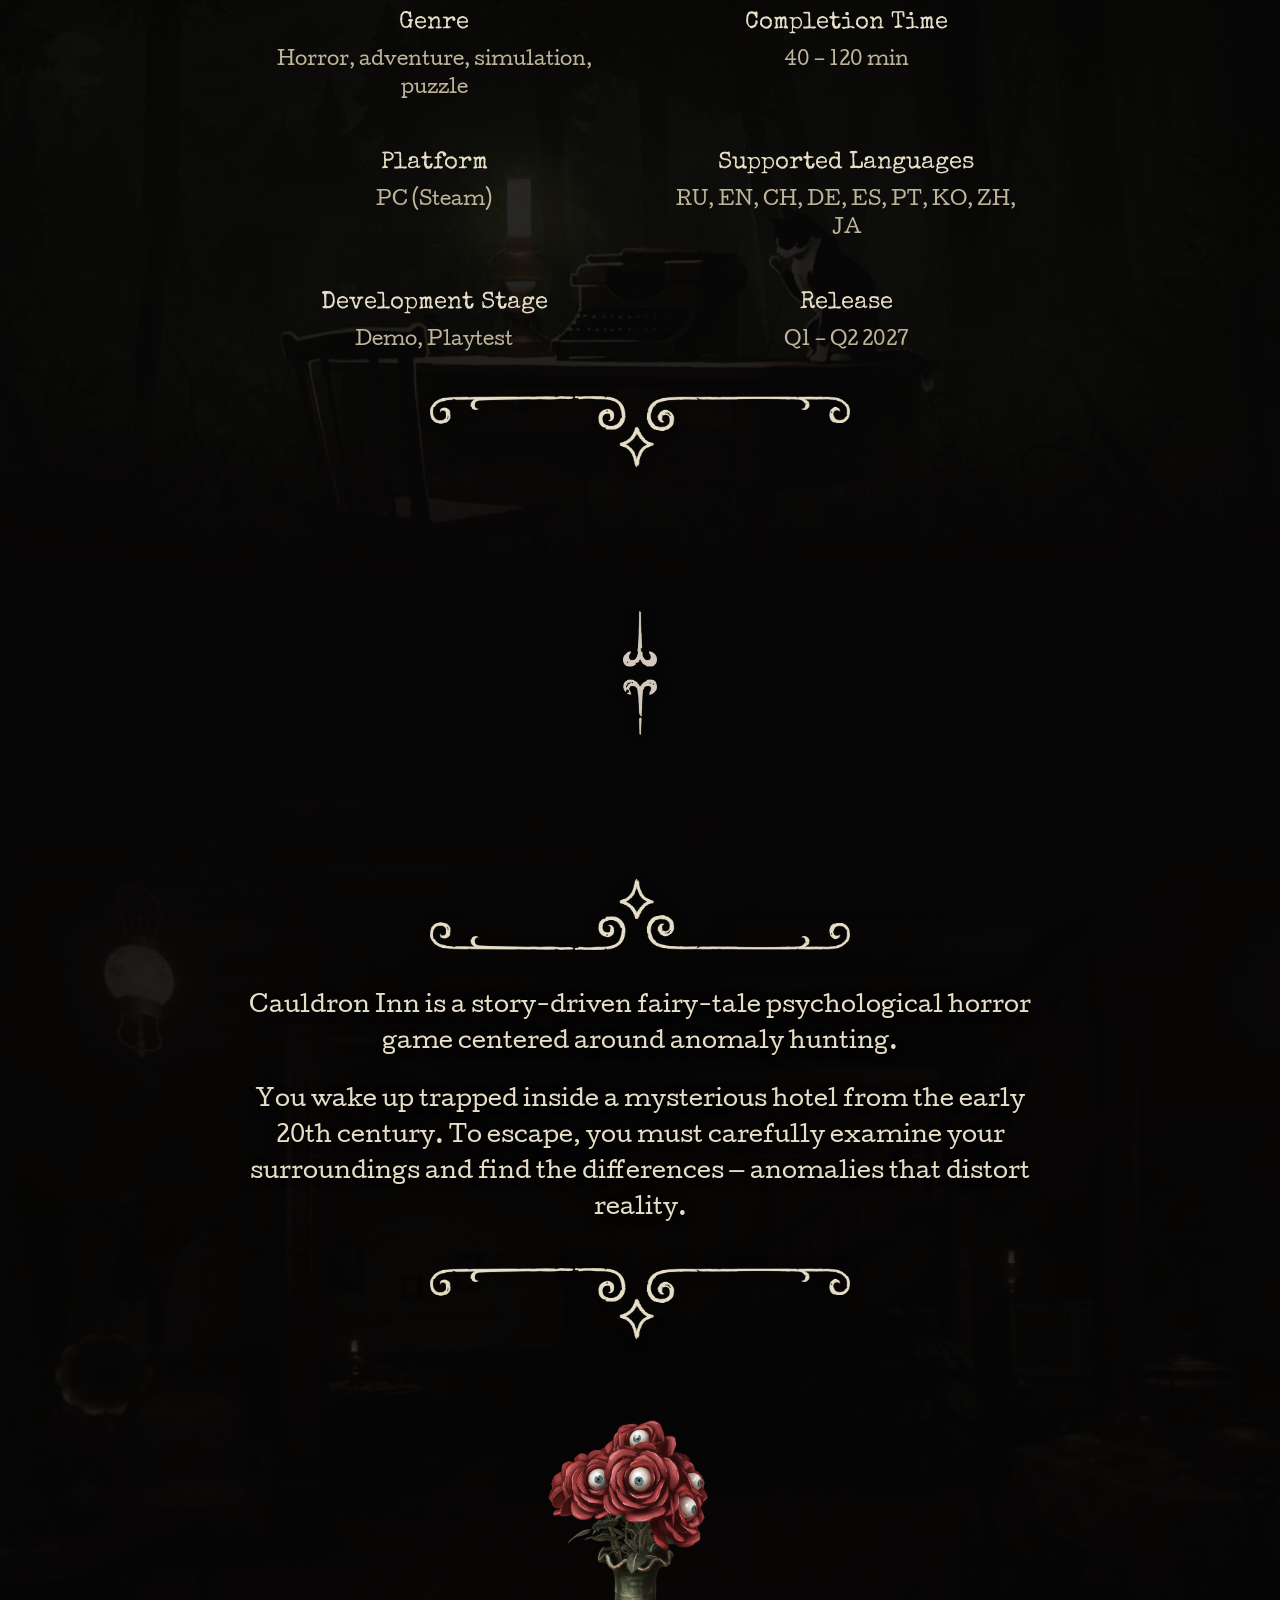
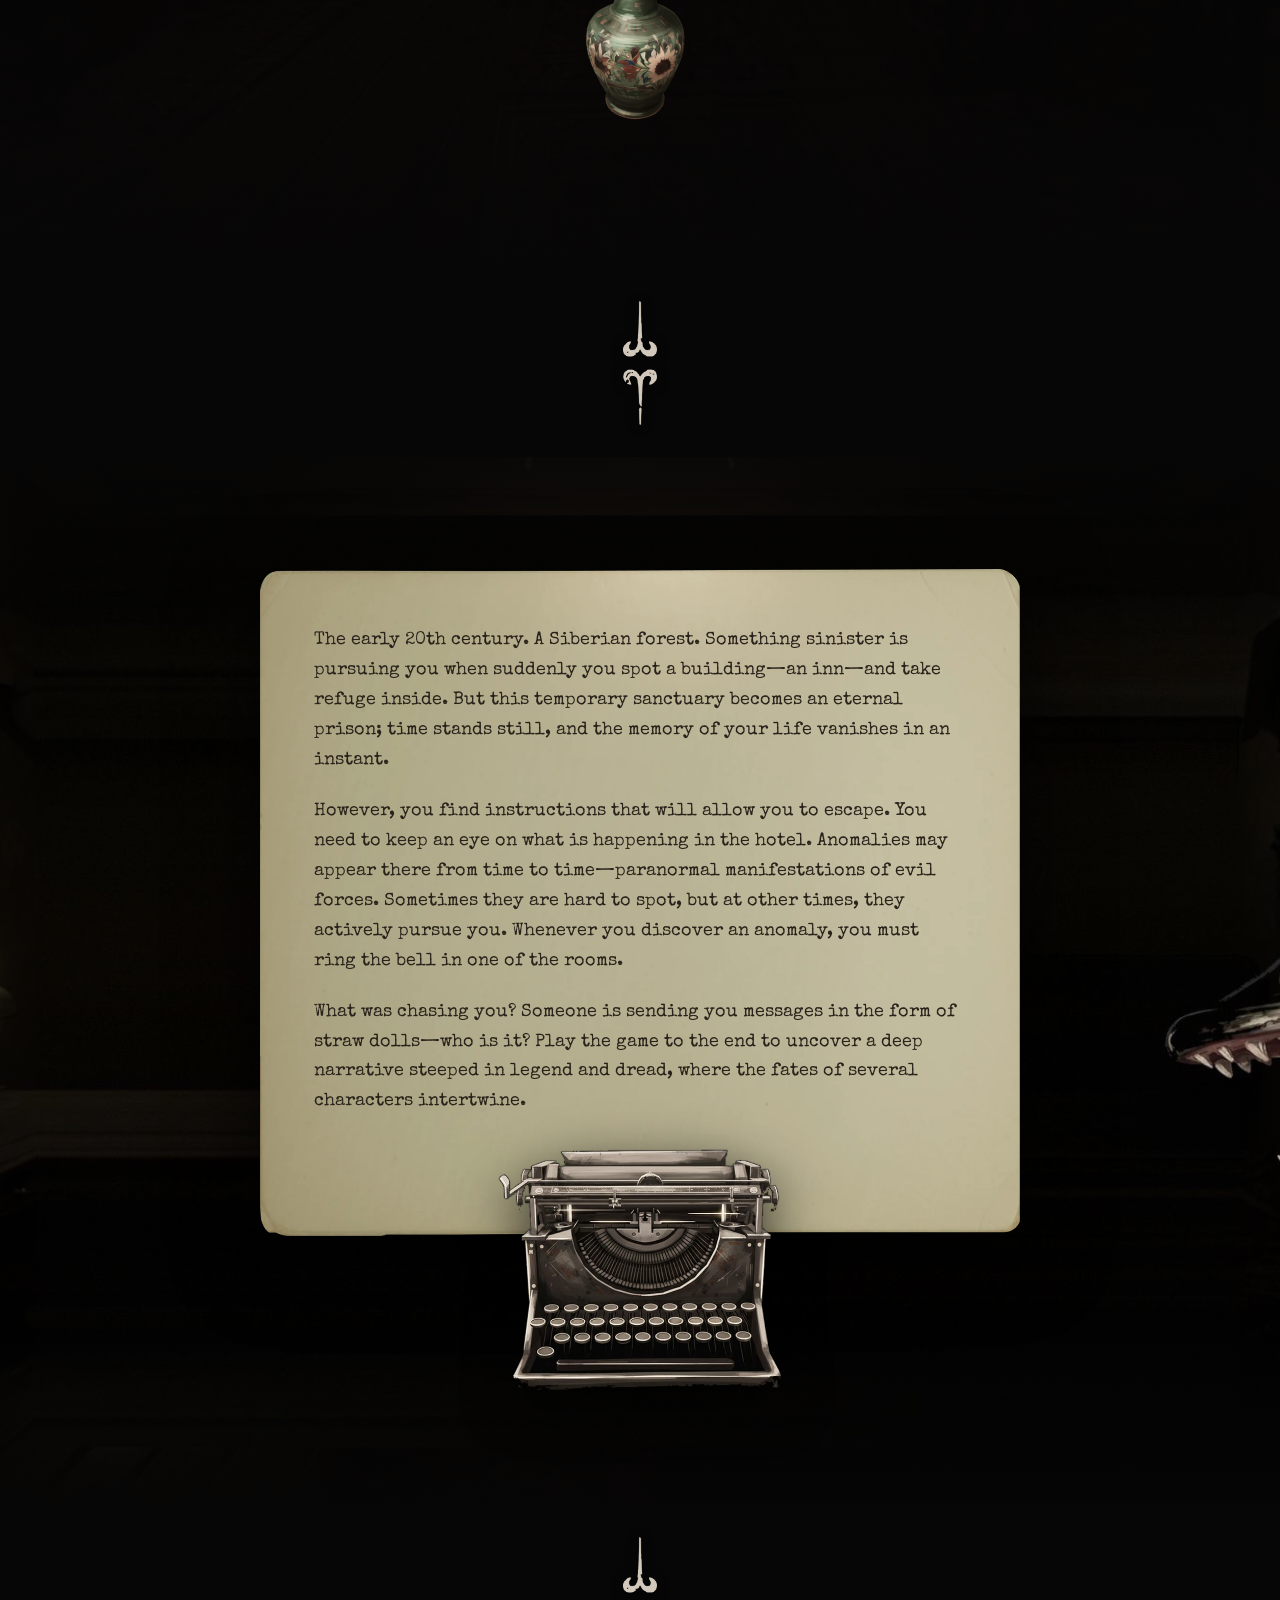
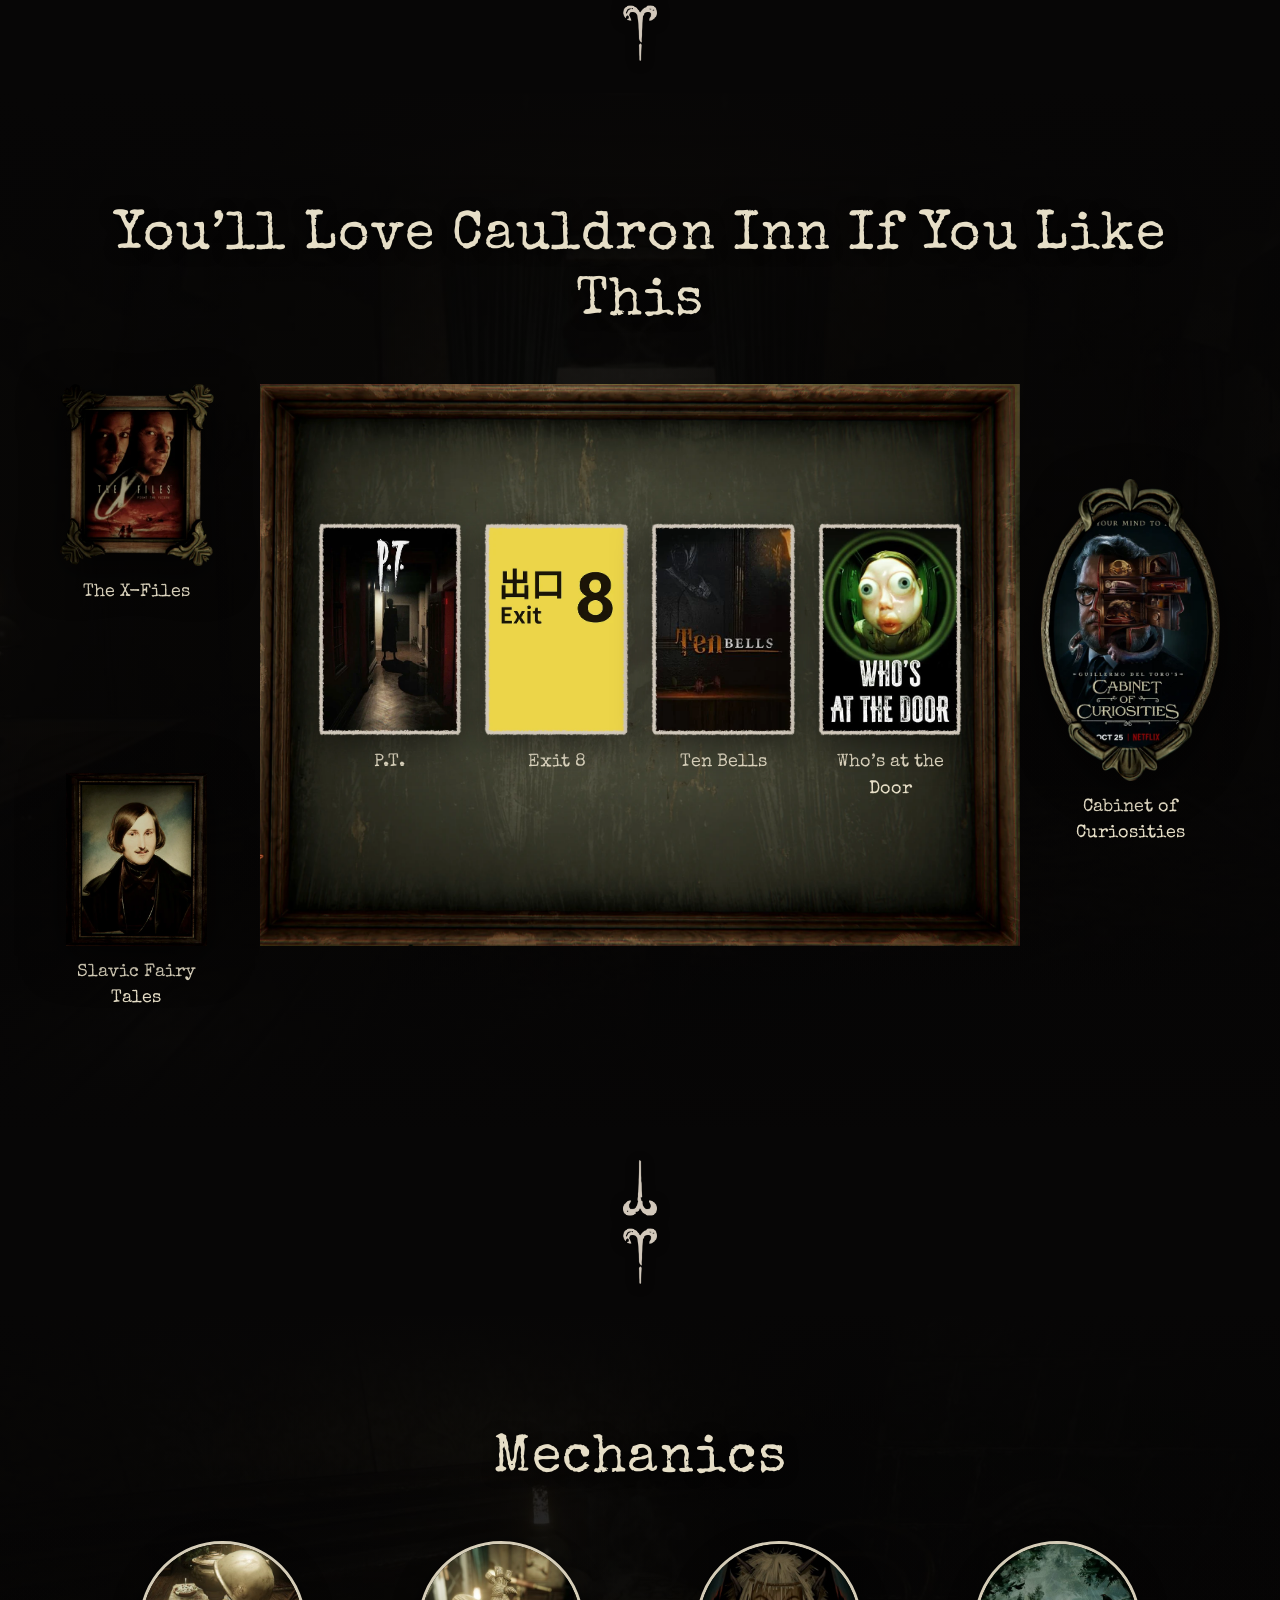
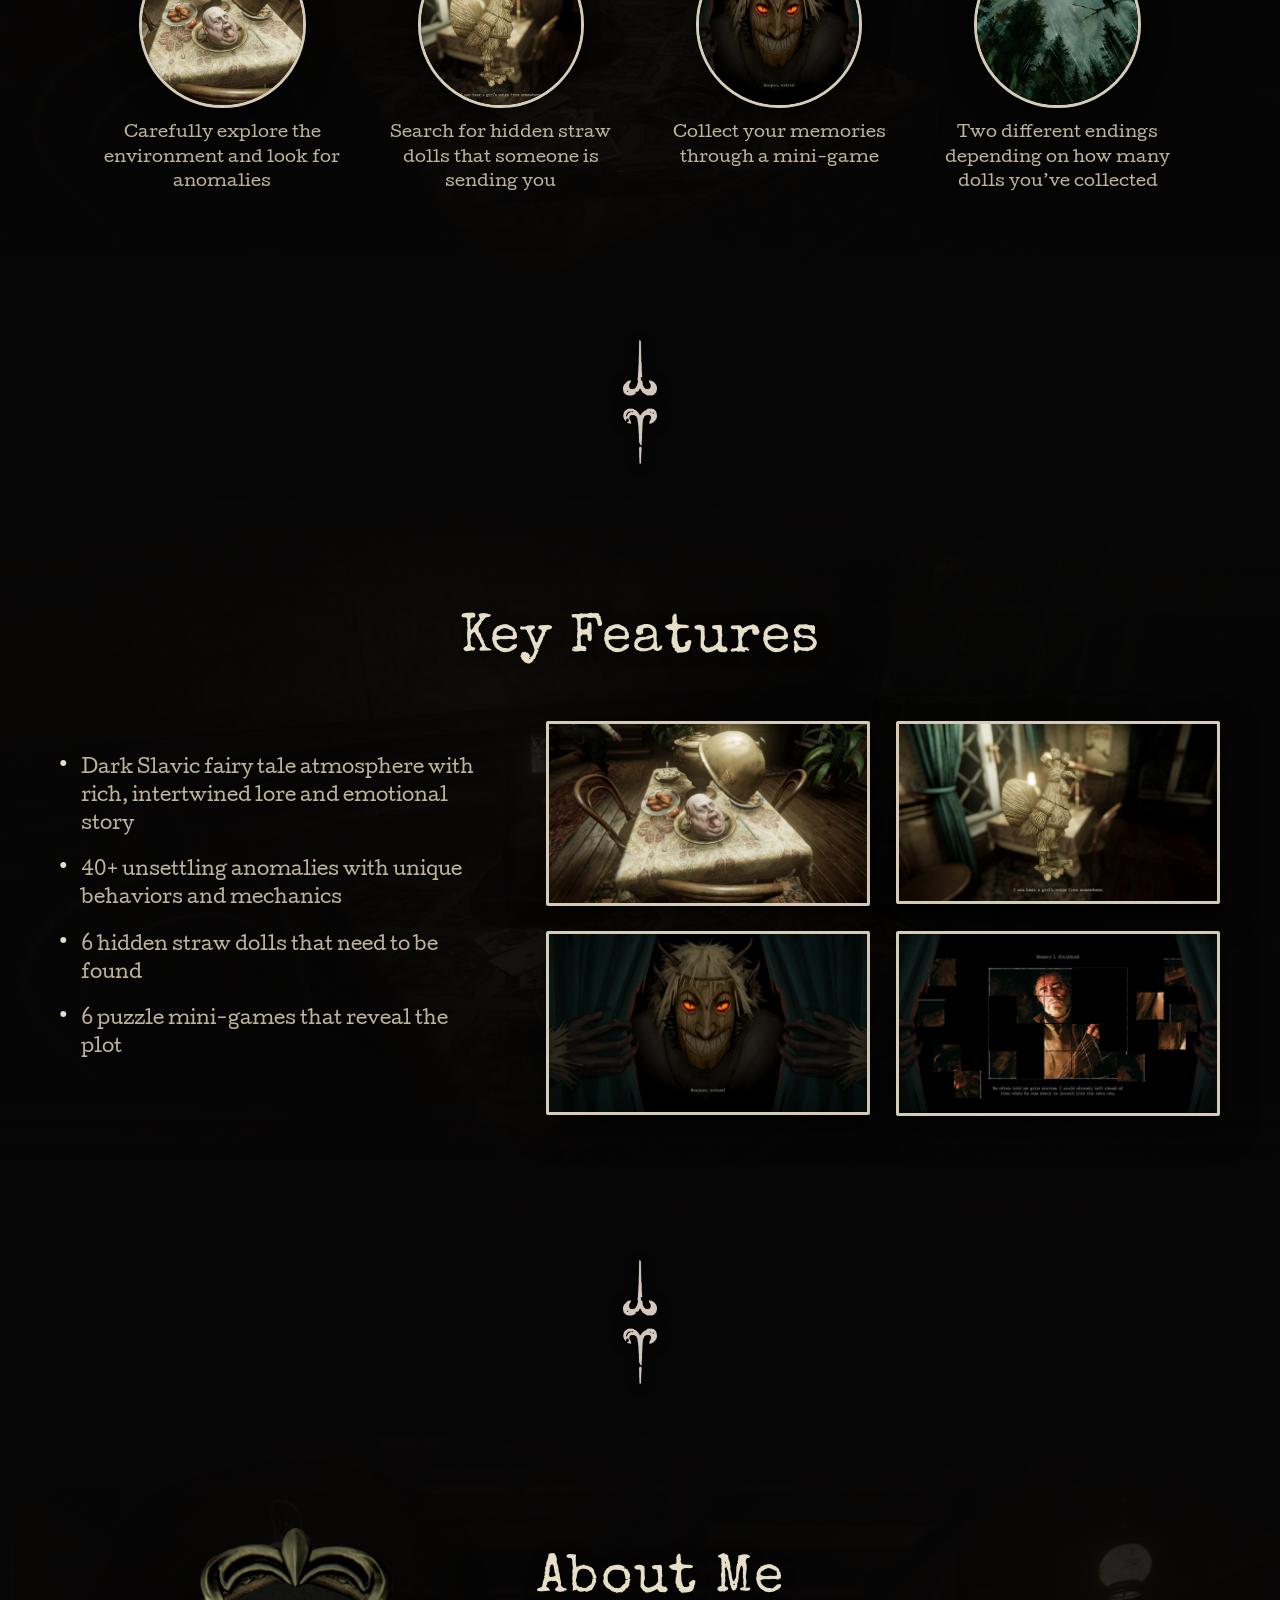
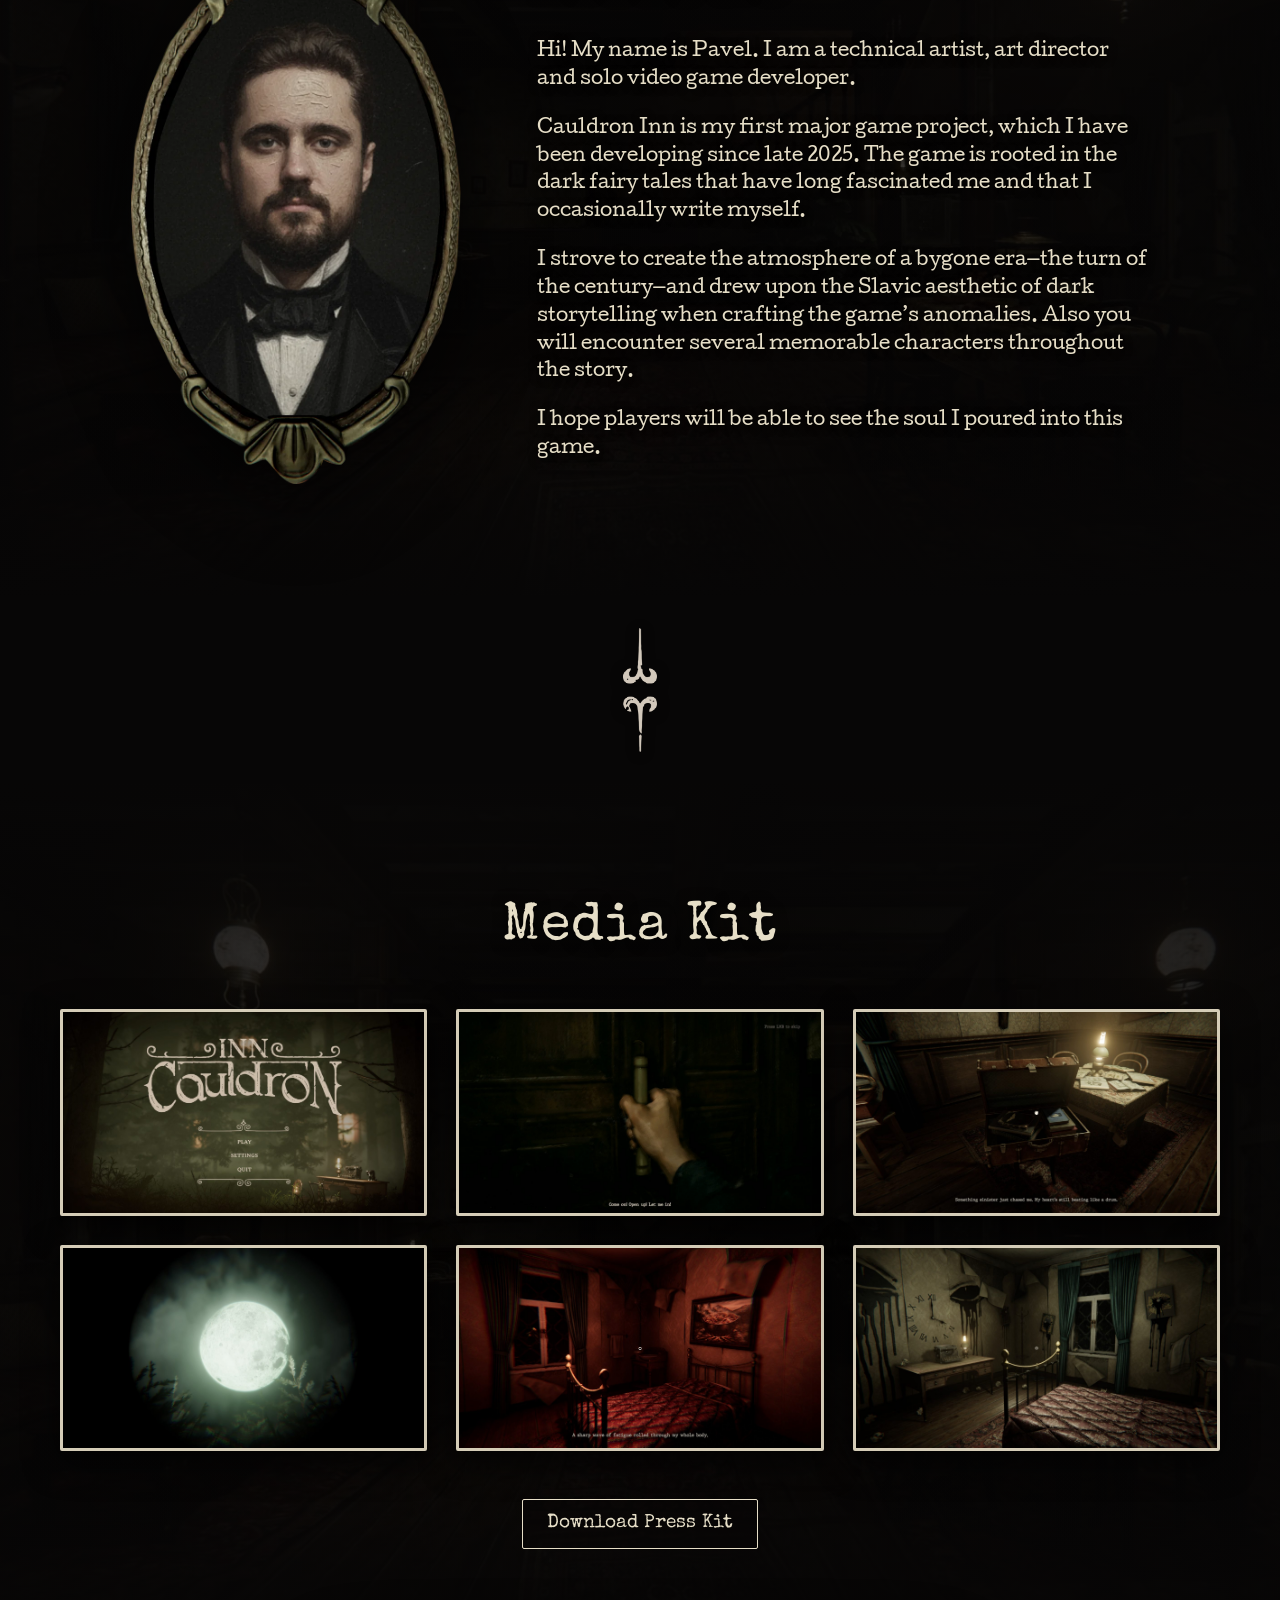
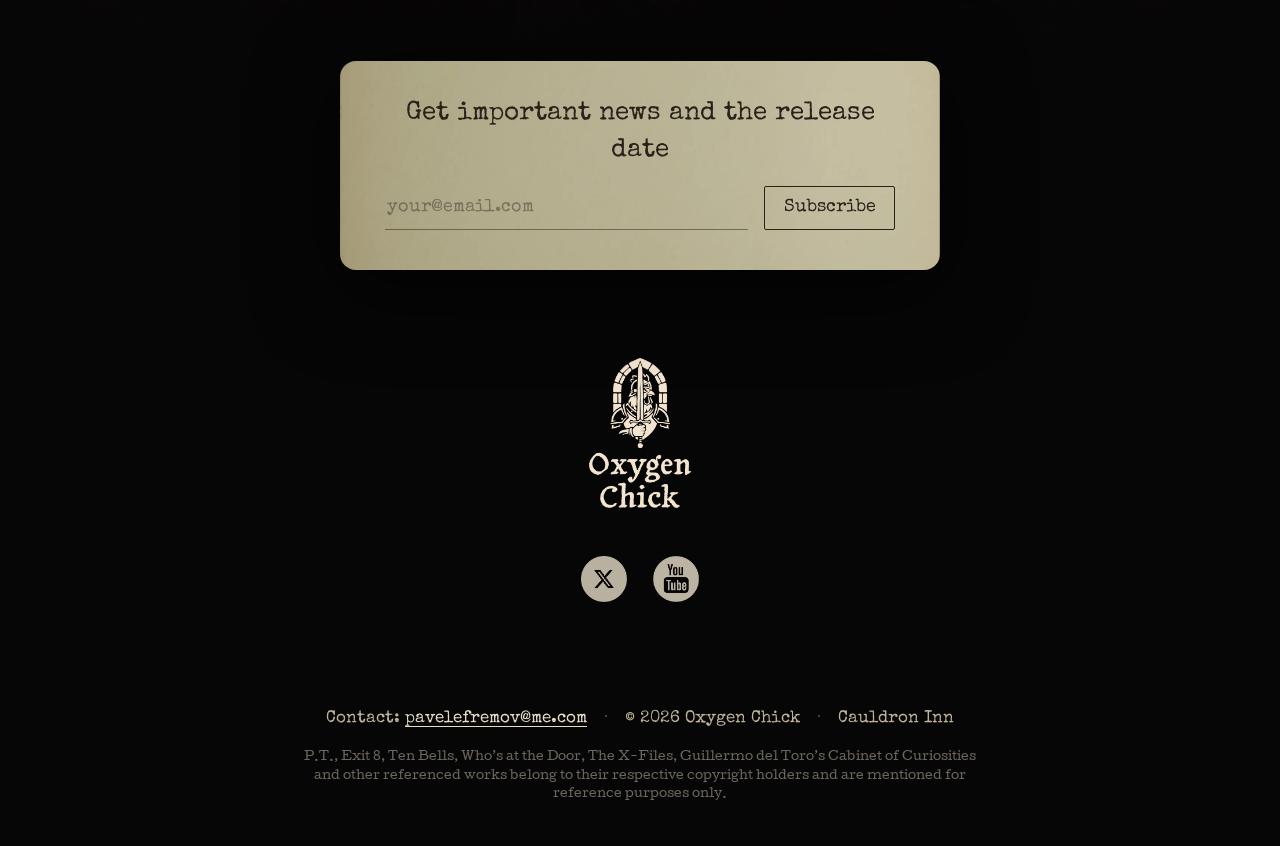
==== commit 053ffcec: "Add a Russian version with a language switcher and browser detection. Co-authored-by: Cursor <cursor" ====
--- a/index.html
+++ b/index.html
@@ -3,8 +3,35 @@
 <head>
 <meta charset="UTF-8">
 <meta name="viewport" content="width=device-width, initial-scale=1.0">
-<title>Cauldron Inn — A Dark Fairy Tale Psychological Horror Game</title>
-<meta name="description" content="Cauldron Inn is a story-driven dark fairy tale psychological horror game centered on anomaly hunting. Wishlist on Steam.">
+<script>
+  // Pick the language before anything paints: ?lang= link, then a saved choice, then the browser
+  (function () {
+    var lang = new URLSearchParams(location.search).get('lang');
+    if (!lang) { try { lang = localStorage.getItem('lang'); } catch (e) {} }
+    if (lang !== 'en' && lang !== 'ru') {
+      var prefs = navigator.languages || [navigator.language || 'en'];
+      lang = 'en';
+      for (var i = 0; i < prefs.length; i++) {
+        var code = String(prefs[i]).slice(0, 2).toLowerCase();
+        if (code === 'en') break;
+        if (code === 'ru' || code === 'be' || code === 'kk') { lang = 'ru'; break; }
+      }
+    }
+    document.documentElement.lang = lang;
+  })();
+
+  // Point data-src-<lang> / data-srcset-<lang> images at the given language's files
+  function setLangSources(lang) {
+    document.querySelectorAll('[data-src-' + lang + '], [data-srcset-' + lang + ']').forEach(function (el) {
+      var src = el.getAttribute('data-src-' + lang);
+      var srcset = el.getAttribute('data-srcset-' + lang);
+      if (src) el.setAttribute('src', src);
+      if (srcset) el.setAttribute('srcset', srcset);
+    });
+  }
+</script>
+<title data-i18n="metaTitle">Cauldron Inn — A Dark Fairy Tale Psychological Horror Game</title>
+<meta name="description" data-i18n-content="metaDescription" content="Cauldron Inn is a story-driven dark fairy tale psychological horror game centered on anomaly hunting. Wishlist on Steam.">
 <meta property="og:title" content="Cauldron Inn">
 <meta property="og:description" content="A story-driven dark fairy tale psychological horror game centered on anomaly hunting.">
 <meta property="og:image" content="assets/hero-h.jpg">
@@ -15,37 +42,43 @@
 
 <header class="topbar" id="topbar">
   <nav class="topbar-nav">
-    <a href="#about">About</a>
-    <a class="topbar-trailer" href="#" data-trailer="https://www.youtube.com/embed/_yV61SsTjs4?autoplay=1&rel=0">Trailer</a>
-    <a href="#media-kit">Media Kit</a>
-    <a class="topbar-cta" href="https://store.steampowered.com/app/4680470/Cauldron_Inn/" target="_blank" rel="noopener">Wishlist on Steam</a>
+    <a href="#about" data-i18n="navAbout">About</a>
+    <a class="topbar-trailer" href="#" data-trailer="https://www.youtube.com/embed/_yV61SsTjs4?autoplay=1&rel=0" data-i18n="navTrailer">Trailer</a>
+    <a href="#media-kit" data-i18n="navMediaKit">Media Kit</a>
+    <a class="topbar-cta" href="https://store.steampowered.com/app/4680470/Cauldron_Inn/" target="_blank" rel="noopener" data-i18n="navWishlist">Wishlist on Steam</a>
+    <div class="lang-switch" role="group" aria-label="Language">
+      <button type="button" data-set-lang="en" lang="en">EN</button>
+      <button type="button" data-set-lang="ru" lang="ru">RU</button>
+    </div>
   </nav>
 </header>
 
 <!-- 1. Hero -->
 <section class="hero" id="hero">
-  <h1 class="visually-hidden">Cauldron Inn</h1>
+  <h1 class="visually-hidden" data-i18n="gameName">Cauldron Inn</h1>
+  <!-- The logo is baked into the art, so the files differ per language; the script below picks one -->
   <picture class="hero-art">
-    <source media="(max-aspect-ratio: 1/1)" srcset="assets/hero-v.jpg">
-    <img src="assets/hero-h.jpg" alt="Cauldron Inn — key art: a grinning wooden mask looms over a cat and a typewriter on a desk">
+    <source media="(max-aspect-ratio: 1/1)" data-srcset-en="assets/hero-v.jpg" data-srcset-ru="assets/hero-v-ru.jpg">
+    <img data-src-en="assets/hero-h.jpg" data-src-ru="assets/hero-h-ru.jpg" fetchpriority="high" alt="Cauldron Inn — key art: a grinning wooden mask looms over a cat and a typewriter on a desk" data-i18n-alt="altHero">
   </picture>
+  <script>setLangSources(document.documentElement.lang);</script>
 </section>
 
 <!-- 1b. Tagline and trailer -->
 <section class="intro">
-  <p class="intro-tagline reveal">A story-driven dark fairy tale psychological horror game centered on anomaly hunting</p>
+  <p class="intro-tagline reveal" data-i18n="tagline">A story-driven dark fairy tale psychological horror game centered on anomaly hunting</p>
   <a class="hero-play reveal" href="#" data-trailer="https://www.youtube.com/embed/_yV61SsTjs4?autoplay=1&rel=0">
     <svg class="hero-play-icon" viewBox="0 0 12 14" aria-hidden="true"><path d="M1 1l10 6-10 6z" fill="currentColor"/></svg>
-    View trailer
+    <span data-i18n="viewTrailer">View trailer</span>
   </a>
   <form class="subscribe subscribe-top subscribe-note reveal" data-source="top" novalidate>
-    <p class="subscribe-label">Get important news and the release date</p>
+    <p class="subscribe-label" data-i18n="subscribeLabel">Get important news and the release date</p>
     <div class="subscribe-row">
-      <input class="subscribe-input" type="email" name="email" placeholder="your@email.com" aria-label="Email address" autocomplete="email" required>
-      <button class="subscribe-btn" type="submit">Subscribe</button>
+      <input class="subscribe-input" type="email" name="email" placeholder="your@email.com" aria-label="Email address" data-i18n-placeholder="emailPlaceholder" data-i18n-aria-label="emailLabel" autocomplete="email" required>
+      <button class="subscribe-btn" type="submit" data-i18n="subscribe">Subscribe</button>
     </div>
     <p class="subscribe-error" role="alert" hidden></p>
-    <p class="subscribe-done" role="status" hidden>You&rsquo;re subscribed. The Inn will send word.</p>
+    <p class="subscribe-done" role="status" hidden data-i18n="subscribeDone">You&rsquo;re subscribed. The Inn will send word.</p>
   </form>
 </section>
 
@@ -54,12 +87,12 @@
   <div class="wrap">
     <img class="flourish reveal" src="assets/flourish.png" alt="">
     <div class="facts-grid">
-      <div class="fact reveal"><h3>Genre</h3><p>Horror, adventure, simulation, puzzle</p></div>
-      <div class="fact reveal"><h3>Completion Time</h3><p>40&nbsp;&ndash;&nbsp;120 min</p></div>
-      <div class="fact reveal"><h3>Platform</h3><p>PC (Steam)</p></div>
-      <div class="fact reveal"><h3>Supported Languages</h3><p>RU, EN, CH, DE, ES, PT, KO, ZH, JA</p></div>
-      <div class="fact reveal"><h3>Development Stage</h3><p>Demo, Playtest</p></div>
-      <div class="fact reveal"><h3>Release</h3><p>Q1 &ndash; Q2 2027</p></div>
+      <div class="fact reveal"><h3 data-i18n="factGenre">Genre</h3><p data-i18n="factGenreValue">Horror, adventure, simulation, puzzle</p></div>
+      <div class="fact reveal"><h3 data-i18n="factTime">Completion Time</h3><p data-i18n="factTimeValue">40&nbsp;&ndash;&nbsp;120 min</p></div>
+      <div class="fact reveal"><h3 data-i18n="factPlatform">Platform</h3><p data-i18n="factPlatformValue">PC (Steam)</p></div>
+      <div class="fact reveal"><h3 data-i18n="factLanguages">Supported Languages</h3><p>RU, EN, CH, DE, ES, PT, KO, ZH, JA</p></div>
+      <div class="fact reveal"><h3 data-i18n="factStage">Development Stage</h3><p data-i18n="factStageValue">Demo, Playtest</p></div>
+      <div class="fact reveal"><h3 data-i18n="factRelease">Release</h3><p data-i18n="factReleaseValue">Q1 &ndash; Q2 2027</p></div>
     </div>
     <img class="flourish flourish-flip reveal" src="assets/flourish.png" alt="">
   </div>
@@ -71,10 +104,10 @@
 <section class="section about-game" id="about">
   <div class="wrap narrow">
     <img class="flourish reveal" src="assets/flourish.png" alt="">
-    <p class="lead reveal">Cauldron Inn is a story-driven fairy-tale psychological horror game centered around anomaly hunting.</p>
-    <p class="lead reveal">You wake up trapped inside a mysterious hotel from the early 20th century. To escape, you must carefully examine your surroundings and find the differences &mdash; anomalies that distort reality.</p>
+    <p class="lead reveal" data-i18n="aboutLead1">Cauldron Inn is a story-driven fairy-tale psychological horror game centered around anomaly hunting.</p>
+    <p class="lead reveal" data-i18n="aboutLead2">You wake up trapped inside a mysterious hotel from the early 20th century. To escape, you must carefully examine your surroundings and find the differences &mdash; anomalies that distort reality.</p>
     <img class="flourish flourish-flip reveal" src="assets/flourish.png" alt="">
-    <img class="about-art reveal" src="assets/roses.jpg" alt="A vase of roses with eyes">
+    <img class="about-art reveal" src="assets/roses.jpg" alt="A vase of roses with eyes" data-i18n-alt="altRoses">
   </div>
 </section>
 
@@ -86,12 +119,12 @@
     <div class="story-stage reveal">
       <div class="story-note">
         <div class="story-text">
-          <p>The early 20th century. A Siberian forest. Something sinister is pursuing you when suddenly you spot a building&mdash;an inn&mdash;and take refuge inside. But this temporary sanctuary becomes an eternal prison; time stands still, and the memory of your life vanishes in an instant.</p>
-          <p>However, you find instructions that will allow you to escape. You need to keep an eye on what is happening in the hotel. Anomalies may appear there from time to time&mdash;paranormal manifestations of evil forces. Sometimes they are hard to spot, but at other times, they actively pursue you. Whenever you discover an anomaly, you must ring the bell in one of the rooms.</p>
-          <p>What was chasing you? Someone is sending you messages in the form of straw dolls&mdash;who is it? Play the game to the end to uncover a deep narrative steeped in legend and dread, where the fates of several characters intertwine.</p>
+          <p data-i18n="story1">The early 20th century. A Siberian forest. Something sinister is pursuing you when suddenly you spot a building&mdash;an inn&mdash;and take refuge inside. But this temporary sanctuary becomes an eternal prison; time stands still, and the memory of your life vanishes in an instant.</p>
+          <p data-i18n="story2">However, you find instructions that will allow you to escape. You need to keep an eye on what is happening in the hotel. Anomalies may appear there from time to time&mdash;paranormal manifestations of evil forces. Sometimes they are hard to spot, but at other times, they actively pursue you. Whenever you discover an anomaly, you must ring the bell in one of the rooms.</p>
+          <p data-i18n="story3">What was chasing you? Someone is sending you messages in the form of straw dolls&mdash;who is it? Play the game to the end to uncover a deep narrative steeped in legend and dread, where the fates of several characters intertwine.</p>
         </div>
       </div>
-      <img class="story-typewriter" src="assets/typewriter.png" alt="An old typewriter">
+      <img class="story-typewriter" src="assets/typewriter.png" alt="An old typewriter" data-i18n-alt="altTypewriter">
     </div>
   </div>
 </section>
@@ -112,7 +145,7 @@
 <!-- 5. References -->
 <section class="section refs">
   <div class="wrap">
-    <h2 class="reveal">You&rsquo;ll Love Cauldron Inn If You Like This</h2>
+    <h2 class="reveal" data-i18n="refsTitle">You&rsquo;ll Love Cauldron Inn If You Like This</h2>
     <div class="refs-stage reveal">
       <div class="refs-board">
         <div class="refs-grid">
@@ -136,16 +169,16 @@
       </div>
       <div class="refs-out-row">
         <figure class="refs-out refs-out-xfiles">
-          <img src="assets/ref-xfiles.webp" alt="The X-Files">
-          <figcaption><span>The X-Files</span><!--Investigations of the unexplained--></figcaption>
+          <img src="assets/ref-xfiles.webp" alt="The X-Files" data-i18n-alt="refXFiles">
+          <figcaption><span data-i18n="refXFiles">The X-Files</span><!--Investigations of the unexplained--></figcaption>
         </figure>
         <figure class="refs-out refs-out-gogol">
-          <img src="assets/ref-gogol.webp" alt="Portrait of Nikolai Gogol">
-          <figcaption><span>Slavic Fairy Tales</span><!--Dark folklore in the spirit of Gogol--></figcaption>
+          <img src="assets/ref-gogol.webp" alt="Portrait of Nikolai Gogol" data-i18n-alt="altGogol">
+          <figcaption><span data-i18n="refSlavic">Slavic Fairy Tales</span><!--Dark folklore in the spirit of Gogol--></figcaption>
         </figure>
         <figure class="refs-out refs-out-cabinet">
-          <img src="assets/ref-cabinet.webp" alt="Cabinet of Curiosities">
-          <figcaption><span>Cabinet of Curiosities</span><!--An anthology of beautiful nightmares--></figcaption>
+          <img src="assets/ref-cabinet.webp" alt="Cabinet of Curiosities" data-i18n-alt="refCabinet">
+          <figcaption><span data-i18n="refCabinet">Cabinet of Curiosities</span><!--An anthology of beautiful nightmares--></figcaption>
         </figure>
       </div>
     </div>
@@ -157,23 +190,23 @@
 <!-- 6. Mechanics -->
 <section class="section loop" id="mechanics">
   <div class="wrap">
-    <h2 class="reveal">Mechanics</h2>
+    <h2 class="reveal" data-i18n="mechTitle">Mechanics</h2>
     <div class="mech-row">
       <div class="loop-node reveal">
         <img src="assets/loop-anomaly.jpg" alt="">
-        <p>Carefully explore the environment and look for anomalies</p>
+        <p data-i18n="mech1">Carefully explore the environment and look for anomalies</p>
       </div>
       <div class="loop-node reveal">
         <img src="assets/loop-artifact.jpg" alt="">
-        <p>Search for hidden straw dolls that someone is sending you</p>
+        <p data-i18n="mech2">Search for hidden straw dolls that someone is sending you</p>
       </div>
       <div class="loop-node reveal">
         <img src="assets/loop-mask.jpg" alt="">
-        <p>Collect your memories through a mini-game</p>
+        <p data-i18n="mech3">Collect your memories through a mini-game</p>
       </div>
       <div class="loop-node reveal">
         <img src="assets/loop-crow.jpg" alt="">
-        <p>Two different endings depending on how many dolls you’ve collected</p>
+        <p data-i18n="mech4">Two different endings depending on how many dolls you’ve collected</p>
       </div>
     </div>
   </div>
@@ -184,19 +217,19 @@
 <!-- 7. Key Features -->
 <section class="section usp">
   <div class="wrap">
-    <h2 class="reveal">Key Features</h2>
+    <h2 class="reveal" data-i18n="uspTitle">Key Features</h2>
     <div class="usp-cols">
       <ul class="usp-list">
-        <li class="reveal">Dark Slavic fairy tale atmosphere with rich, intertwined lore and emotional story</li>
-        <li class="reveal">40+ unsettling anomalies with unique behaviors and mechanics</li>
-        <li class="reveal">6 hidden straw dolls that need to be found</li>
-        <li class="reveal">6 puzzle mini-games that reveal the plot</li>
+        <li class="reveal" data-i18n="usp1">Dark Slavic fairy tale atmosphere with rich, intertwined lore and emotional story</li>
+        <li class="reveal" data-i18n="usp2">40+ unsettling anomalies with unique behaviors and mechanics</li>
+        <li class="reveal" data-i18n="usp3">6 hidden straw dolls that need to be found</li>
+        <li class="reveal" data-i18n="usp4">6 puzzle mini-games that reveal the plot</li>
       </ul>
       <div class="usp-shots">
-        <img class="framed reveal" src="assets/usp-1.jpg" alt="Anomaly: a head served on a platter">
-        <img class="framed reveal" src="assets/usp-2.jpg" alt="A wicker figure by the window">
-        <img class="framed reveal" src="assets/usp-3.jpg" alt="A grinning mask behind the curtains">
-        <img class="framed reveal" src="assets/usp-4.jpg" alt="Puzzle mini-game revealing a memory">
+        <img class="framed reveal" src="assets/usp-1.jpg" alt="Anomaly: a head served on a platter" data-i18n-alt="altUsp1">
+        <img class="framed reveal" src="assets/usp-2.jpg" alt="A wicker figure by the window" data-i18n-alt="altUsp2">
+        <img class="framed reveal" src="assets/usp-3.jpg" alt="A grinning mask behind the curtains" data-i18n-alt="altUsp3">
+        <img class="framed reveal" src="assets/usp-4.jpg" alt="Puzzle mini-game revealing a memory" data-i18n-alt="altUsp4">
       </div>
     </div>
   </div>
@@ -254,15 +287,15 @@
 <section class="section author" id="about-me">
   <div class="wrap author-row">
     <div class="author-portrait reveal">
-      <img src="assets/selfie.webp" alt="Pavel Efremov — portrait in an antique oval frame">
+      <img src="assets/selfie.webp" alt="Pavel Efremov — portrait in an antique oval frame" data-i18n-alt="altPortrait">
     </div>
     <div class="author-info">
-      <h2 class="reveal">About Me</h2>
+      <h2 class="reveal" data-i18n="authorTitle">About Me</h2>
       <div class="author-bio">
-        <p class="reveal">Hi! My name is Pavel. I am a technical artist, art director and solo video game developer.</p>
-        <p class="reveal">Cauldron Inn is my first major game project, which I have been developing since late 2025. The game is rooted in the dark fairy tales that have long fascinated me and that I occasionally write myself.</p>
-        <p class="reveal">I strove to create the atmosphere of a bygone era&mdash;the turn of the century&mdash;and drew upon the Slavic aesthetic of dark storytelling when crafting the game&rsquo;s anomalies. Also you will encounter several memorable characters throughout the story.</p>
-        <p class="reveal">I hope players will be able to see the soul I poured into this game.</p>
+        <p class="reveal" data-i18n="author1">Hi! My name is Pavel. I am a technical artist, art director and solo video game developer.</p>
+        <p class="reveal" data-i18n="author2">Cauldron Inn is my first major game project, which I have been developing since late 2025. The game is rooted in the dark fairy tales that have long fascinated me and that I occasionally write myself.</p>
+        <p class="reveal" data-i18n="author3">I strove to create the atmosphere of a bygone era&mdash;the turn of the century&mdash;and drew upon the Slavic aesthetic of dark storytelling when crafting the game&rsquo;s anomalies. Also you will encounter several memorable characters throughout the story.</p>
+        <p class="reveal" data-i18n="author4">I hope players will be able to see the soul I poured into this game.</p>
       </div>
     </div>
   </div>
@@ -273,17 +306,17 @@
 <!-- 11. Media Kit -->
 <section class="section shots" id="media-kit">
   <div class="wrap">
-    <h2 class="reveal">Media Kit</h2>
+    <h2 class="reveal" data-i18n="mediaKitTitle">Media Kit</h2>
     <div class="shots-grid">
-      <img class="framed reveal" src="assets/shot-1.jpg" alt="Main menu of Cauldron Inn">
-      <img class="framed reveal" src="assets/shot-2.jpg" alt="Opening a dark door with a candle">
-      <img class="framed reveal" src="assets/shot-3.jpg" alt="A suitcase and a gramophone on a desk">
-      <img class="framed reveal" src="assets/shot-4.jpg" alt="Full moon over the dark forest">
-      <img class="framed reveal" src="assets/shot-5.jpg" alt="A bedroom bathed in red light">
-      <img class="framed reveal" src="assets/shot-6.jpg" alt="A bedroom with clocks on the wall">
+      <img class="framed reveal" src="assets/shot-1.jpg" alt="Main menu of Cauldron Inn" data-i18n-alt="altShot1">
+      <img class="framed reveal" src="assets/shot-2.jpg" alt="Opening a dark door with a candle" data-i18n-alt="altShot2">
+      <img class="framed reveal" src="assets/shot-3.jpg" alt="A suitcase and a gramophone on a desk" data-i18n-alt="altShot3">
+      <img class="framed reveal" src="assets/shot-4.jpg" alt="Full moon over the dark forest" data-i18n-alt="altShot4">
+      <img class="framed reveal" src="assets/shot-5.jpg" alt="A bedroom bathed in red light" data-i18n-alt="altShot5">
+      <img class="framed reveal" src="assets/shot-6.jpg" alt="A bedroom with clocks on the wall" data-i18n-alt="altShot6">
     </div>
     <p class="shots-cta reveal">
-      <a class="presskit-btn" href="https://www.dropbox.com/scl/fo/sg7j8khw7mwzvhf98xg59/AA5vyfiGO1DJafVEgjKG46Y?rlkey=o7ux6tuu0w7fjqwzqslfqrgg5&amp;st=qma2tcs4&amp;dl=0" target="_blank" rel="noopener">Download Press Kit</a>
+      <a class="presskit-btn" href="https://www.dropbox.com/scl/fo/sg7j8khw7mwzvhf98xg59/AA5vyfiGO1DJafVEgjKG46Y?rlkey=o7ux6tuu0w7fjqwzqslfqrgg5&amp;st=qma2tcs4&amp;dl=0" target="_blank" rel="noopener" data-i18n="pressKit">Download Press Kit</a>
     </p>
   </div>
 </section>
@@ -321,13 +354,13 @@
 
 <div class="subscribe-block">
   <form class="subscribe subscribe-bottom subscribe-note reveal" id="subscribe" data-source="footer" novalidate>
-    <p class="subscribe-label">Get important news and the release date</p>
+    <p class="subscribe-label" data-i18n="subscribeLabel">Get important news and the release date</p>
     <div class="subscribe-row">
-      <input class="subscribe-input" type="email" name="email" placeholder="your@email.com" aria-label="Email address" autocomplete="email" required>
-      <button class="subscribe-btn" type="submit">Subscribe</button>
+      <input class="subscribe-input" type="email" name="email" placeholder="your@email.com" aria-label="Email address" data-i18n-placeholder="emailPlaceholder" data-i18n-aria-label="emailLabel" autocomplete="email" required>
+      <button class="subscribe-btn" type="submit" data-i18n="subscribe">Subscribe</button>
     </div>
     <p class="subscribe-error" role="alert" hidden></p>
-    <p class="subscribe-done" role="status" hidden>You&rsquo;re subscribed. The Inn will send word.</p>
+    <p class="subscribe-done" role="status" hidden data-i18n="subscribeDone">You&rsquo;re subscribed. The Inn will send word.</p>
   </form>
 </div>
 
@@ -341,13 +374,13 @@
 
 <footer class="footer">
   <p class="footer-line">
-    <span class="footer-item">Contact: <a href="mailto:pavelefremov@me.com">pavelefremov@me.com</a></span>
+    <span class="footer-item"><span data-i18n="footerContact">Contact:</span> <a href="mailto:pavelefremov@me.com">pavelefremov@me.com</a></span>
     <span class="footer-sep">&middot;</span>
     <span class="footer-item">&copy; 2026 Oxygen Chick</span>
     <span class="footer-sep">&middot;</span>
-    <span class="footer-item">Cauldron Inn</span>
+    <span class="footer-item" data-i18n="gameName">Cauldron Inn</span>
   </p>
-  <p class="footer-legal">P.T., Exit 8, Ten Bells, Who&rsquo;s at the Door, The X-Files, Guillermo del Toro&rsquo;s Cabinet of Curiosities and other referenced works belong to their respective copyright holders and are mentioned for reference purposes only.</p>
+  <p class="footer-legal" data-i18n="footerLegal">P.T., Exit 8, Ten Bells, Who&rsquo;s at the Door, The X-Files, Guillermo del Toro&rsquo;s Cabinet of Curiosities and other referenced works belong to their respective copyright holders and are mentioned for reference purposes only.</p>
 </footer>
 
 <div class="lightbox" id="lightbox" hidden>
@@ -355,12 +388,13 @@
 </div>
 
 <div class="video-overlay" id="videoOverlay" hidden>
-  <button class="video-close" aria-label="Close">&times;</button>
+  <button class="video-close" aria-label="Close" data-i18n-aria-label="close">&times;</button>
   <div class="video-wrap">
     <iframe id="videoFrame" src="" allow="autoplay; encrypted-media" allowfullscreen></iframe>
   </div>
 </div>
 
+<script src="i18n.js"></script>
 <script src="script.js"></script>
 </body>
 </html>
--- a/style.css
+++ b/style.css
@@ -15,6 +15,24 @@
   src: url(assets/fonts/SpecialElite-latin.woff2) format('woff2');
   unicode-range: U+0000-00FF, U+0131, U+0152-0153, U+02BB-02BC, U+02C6, U+02DA, U+02DC, U+0304, U+0308, U+0329, U+2000-206F, U+20AC, U+2122, U+2191, U+2193, U+2212, U+2215, U+FEFF, U+FFFD;
 }
+/* Neither font has Cyrillic, so Russian pages switch wholesale to the closest lookalikes.
+   Mixing per glyph left Latin spaces, hyphens and digits with the wrong metrics. */
+@font-face {
+  font-family: 'TT2020 Style E';
+  font-style: normal;
+  font-weight: 400;
+  font-display: swap;
+  src: url(assets/fonts/TT2020StyleE-ru.woff2) format('woff2');
+  size-adjust: 108%;
+}
+@font-face {
+  font-family: 'Ledger';
+  font-style: normal;
+  font-weight: 400;
+  font-display: swap;
+  src: url(assets/fonts/Ledger-ru.woff2) format('woff2');
+  size-adjust: 112%;
+}
 
 /* ---------- Tokens ---------- */
 :root {
@@ -25,6 +43,11 @@
   --font-head: 'Special Elite', 'Courier New', serif;
   --font-body: 'Cutive', 'Georgia', serif;
 }
+html[lang="ru"] {
+  --font-head: 'TT2020 Style E', 'Courier New', serif;
+  --font-body: 'Ledger', 'Georgia', serif;
+}
+html[lang="ru"] .usp-list li::before { font-family: 'Cutive', serif; top: .18em; }
 
 [hidden] { display: none !important; }
 
@@ -47,6 +70,7 @@
   font-family: var(--font-head);
   font-weight: 400;
   font-size: clamp(2rem, 5vw, 3.4rem);
+  line-height: 1.2;
   text-align: center;
   letter-spacing: .02em;
   margin-bottom: clamp(1.6rem, 4vw, 3rem);
@@ -159,6 +183,32 @@
 }
 
 .topbar-cta:hover { background: var(--cream); color: var(--bg); text-decoration: none !important; }
+
+.lang-switch { display: flex; align-items: center; }
+.lang-switch button {
+  font: inherit;
+  color: inherit;
+  background: none;
+  border: 0;
+  padding: .2rem .3rem;
+  cursor: pointer;
+  opacity: .45;
+}
+.lang-switch button + button::before {
+  content: '/';
+  margin-right: .6rem;
+  opacity: .6;
+  display: inline-block;
+  pointer-events: none;
+}
+.lang-switch button:hover { opacity: .85; }
+.lang-switch button[aria-pressed="true"] {
+  opacity: 1;
+  cursor: default;
+  text-decoration: underline;
+  text-underline-offset: 4px;
+}
+.lang-switch button[aria-pressed="true"]::before { text-decoration: none; }
 
 @media (max-width: 640px) {
   .topbar-nav { font-size: .85rem; gap: .8rem; }
@@ -361,7 +411,9 @@
 .subscribe-btn:hover,
 .subscribe-btn:focus-visible { background: var(--cream); color: var(--bg); outline: none; }
 
-.subscribe.sending .subscribe-btn { opacity: .6; cursor: progress; }
+.subscribe-btn:disabled { pointer-events: none; }
+.subscribe.sending .subscribe-btn { opacity: .55; cursor: progress; }
+.subscribe.sending .subscribe-input { opacity: .55; pointer-events: none; }
 
 .subscribe-error {
   margin-top: .6rem;
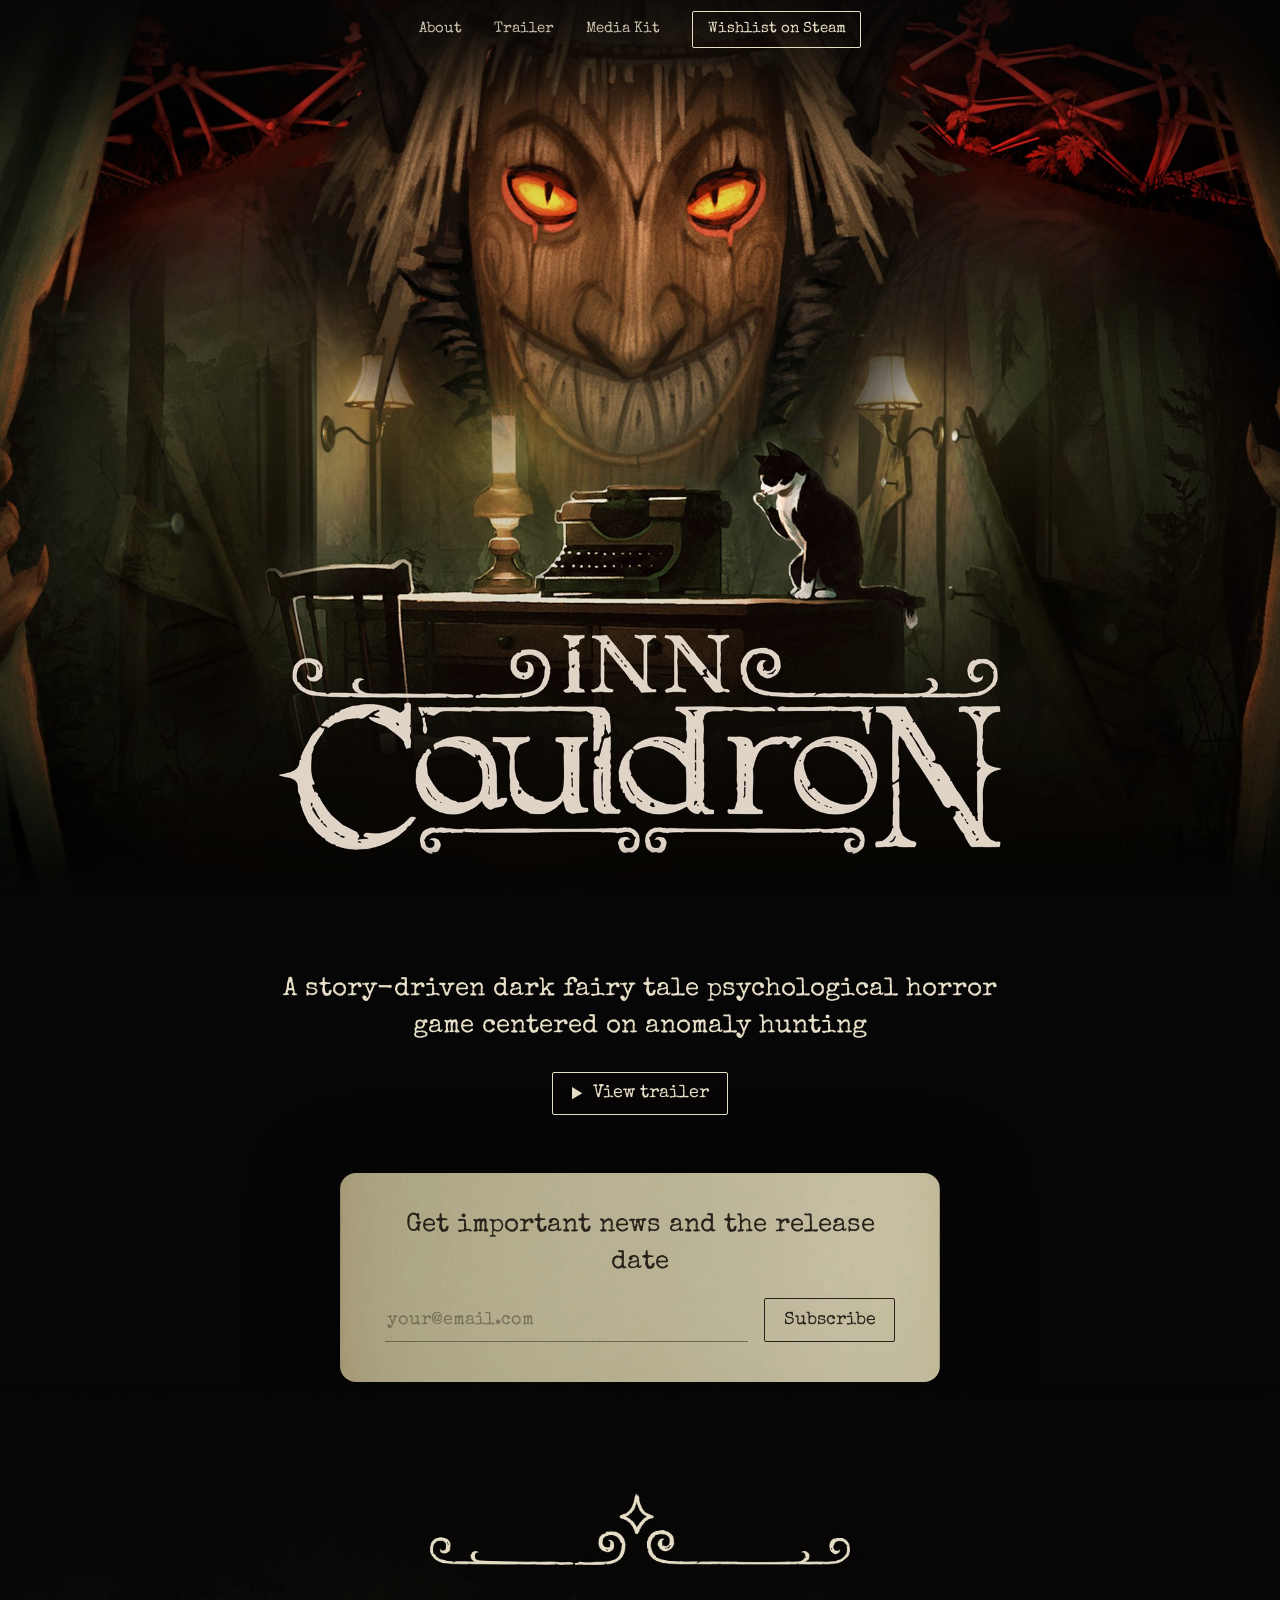
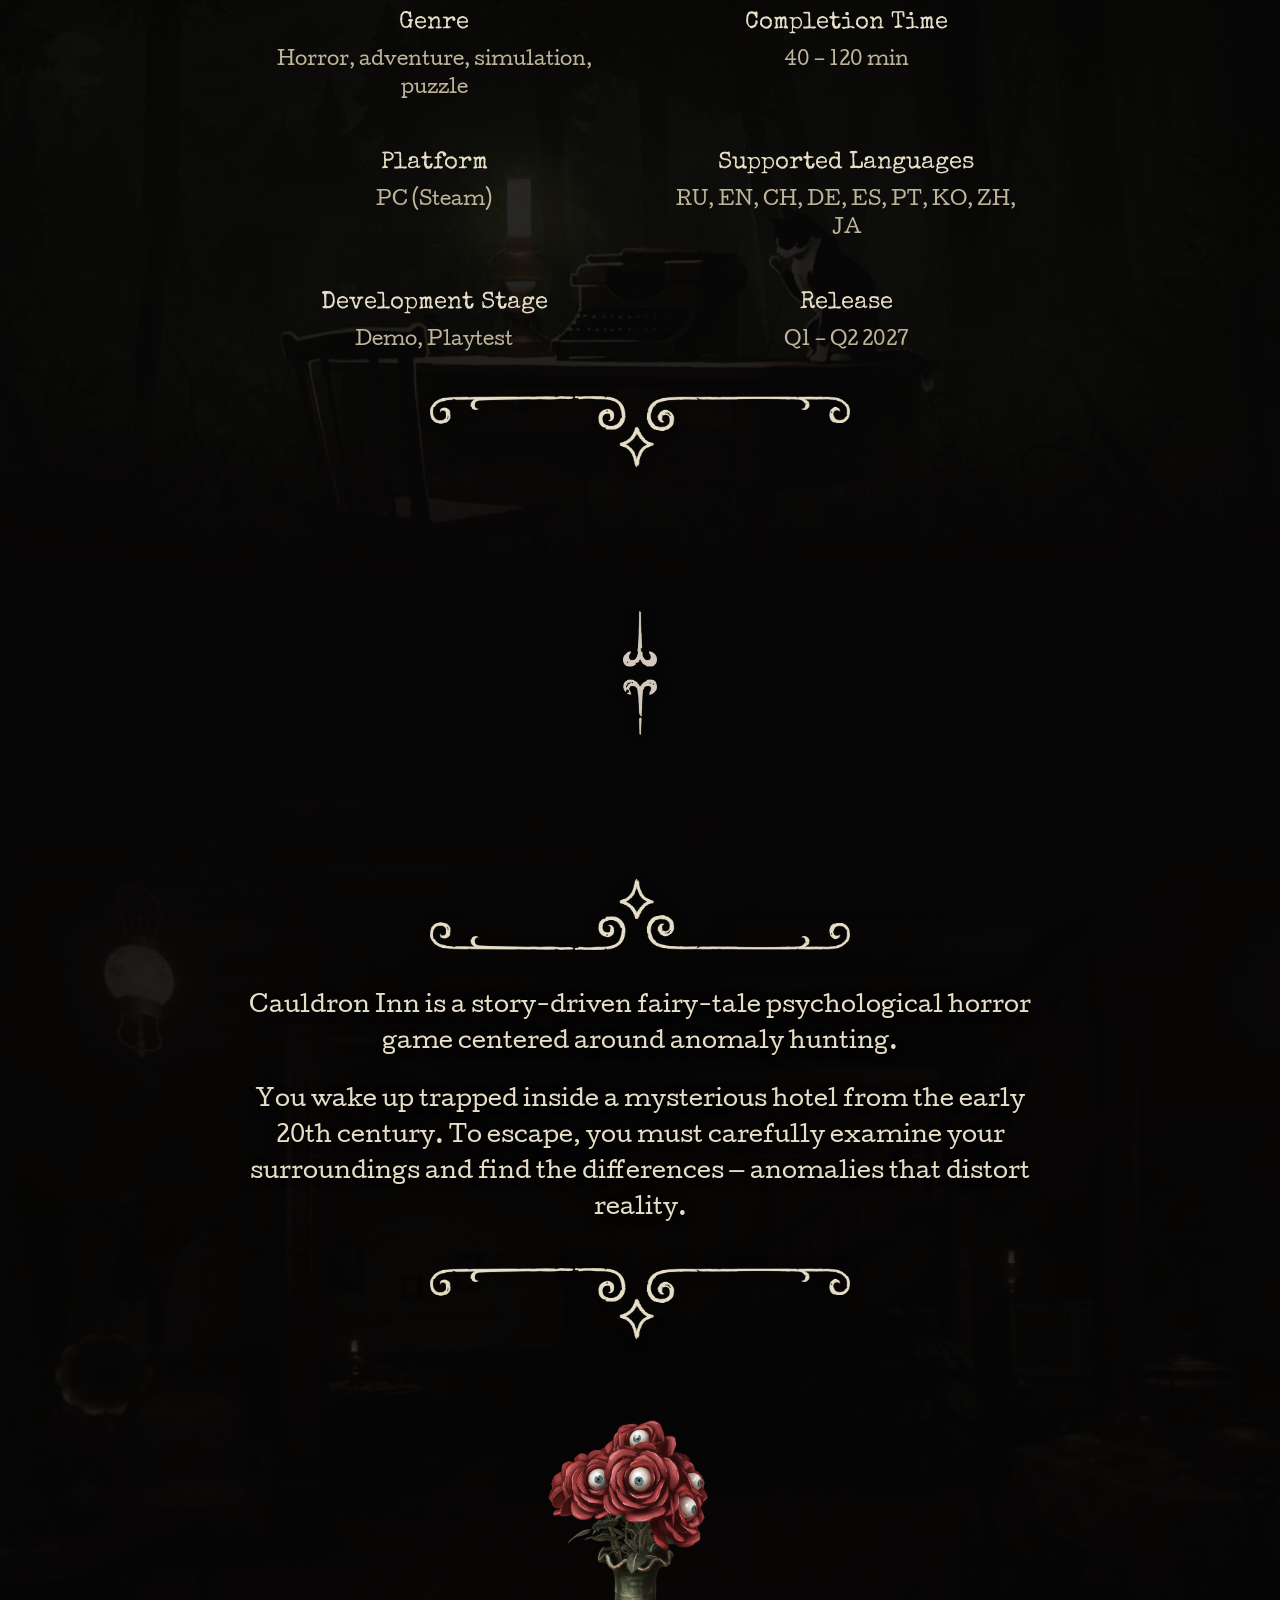
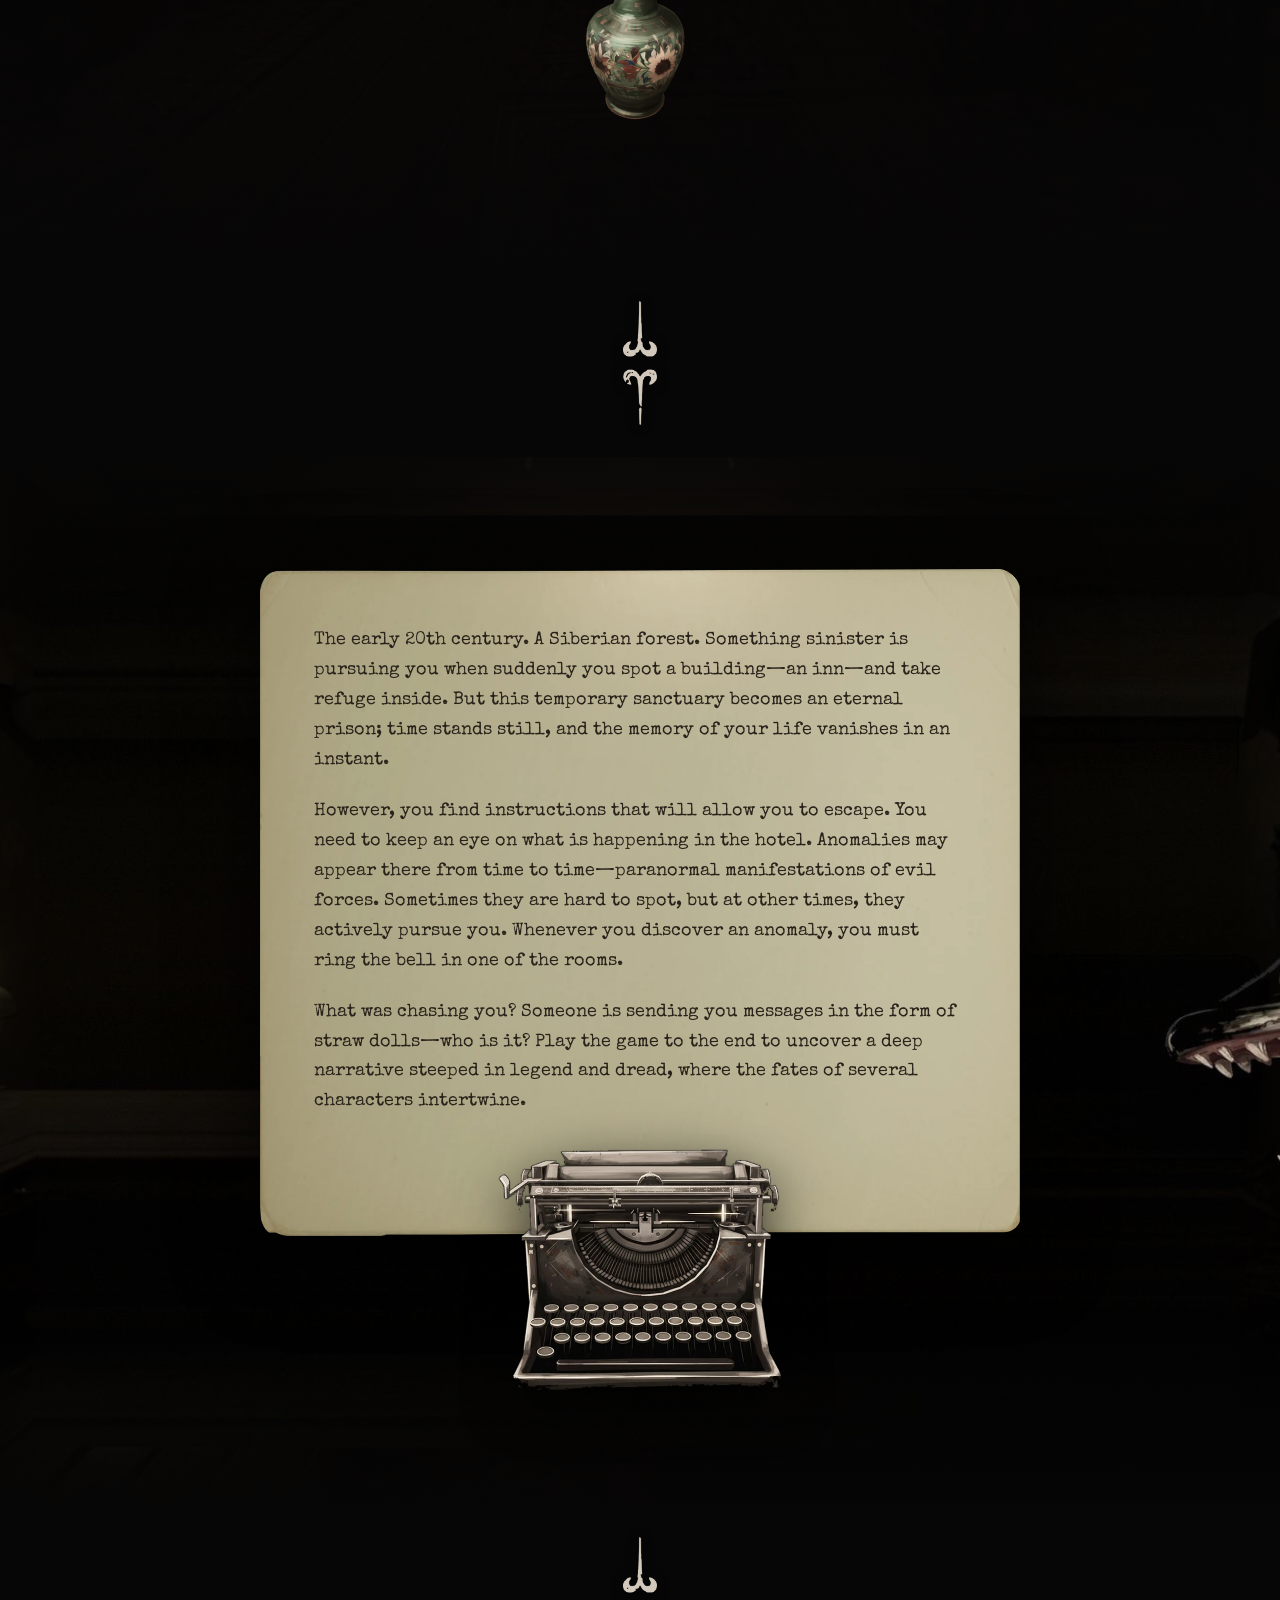
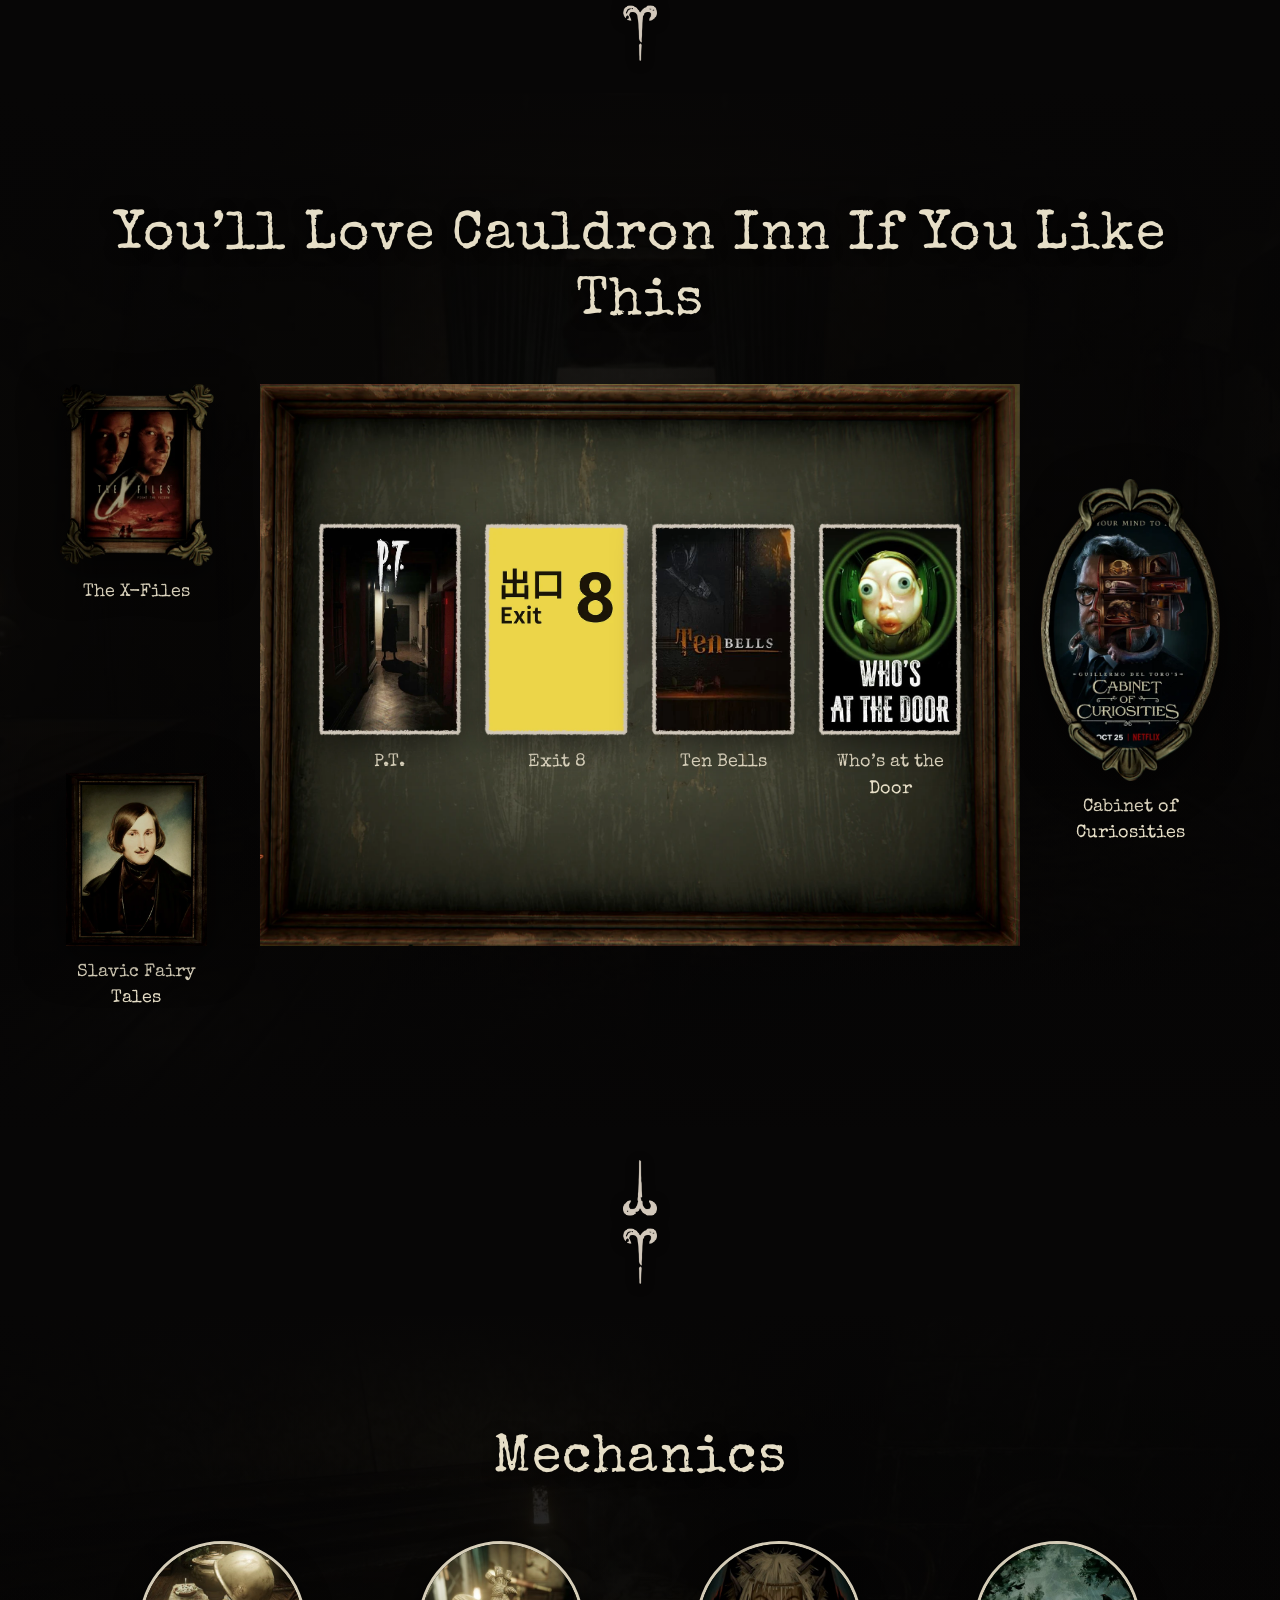
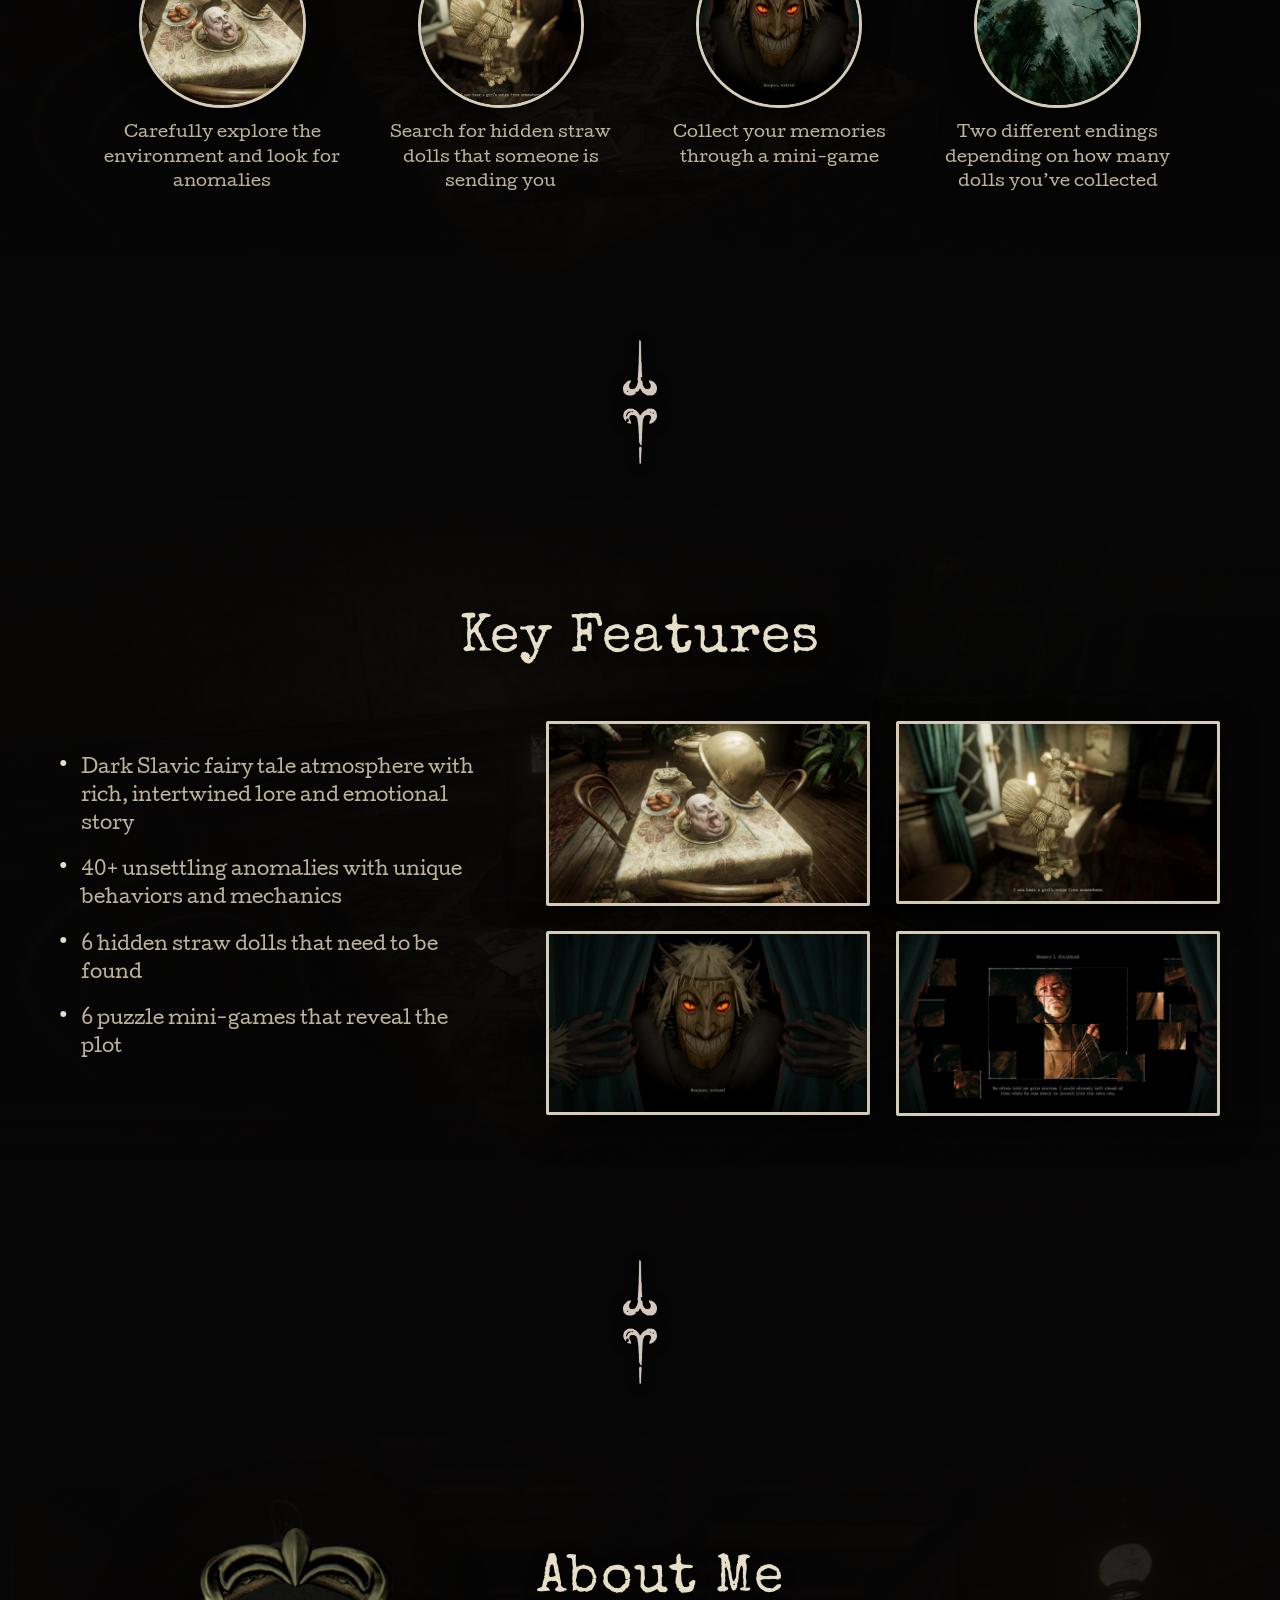
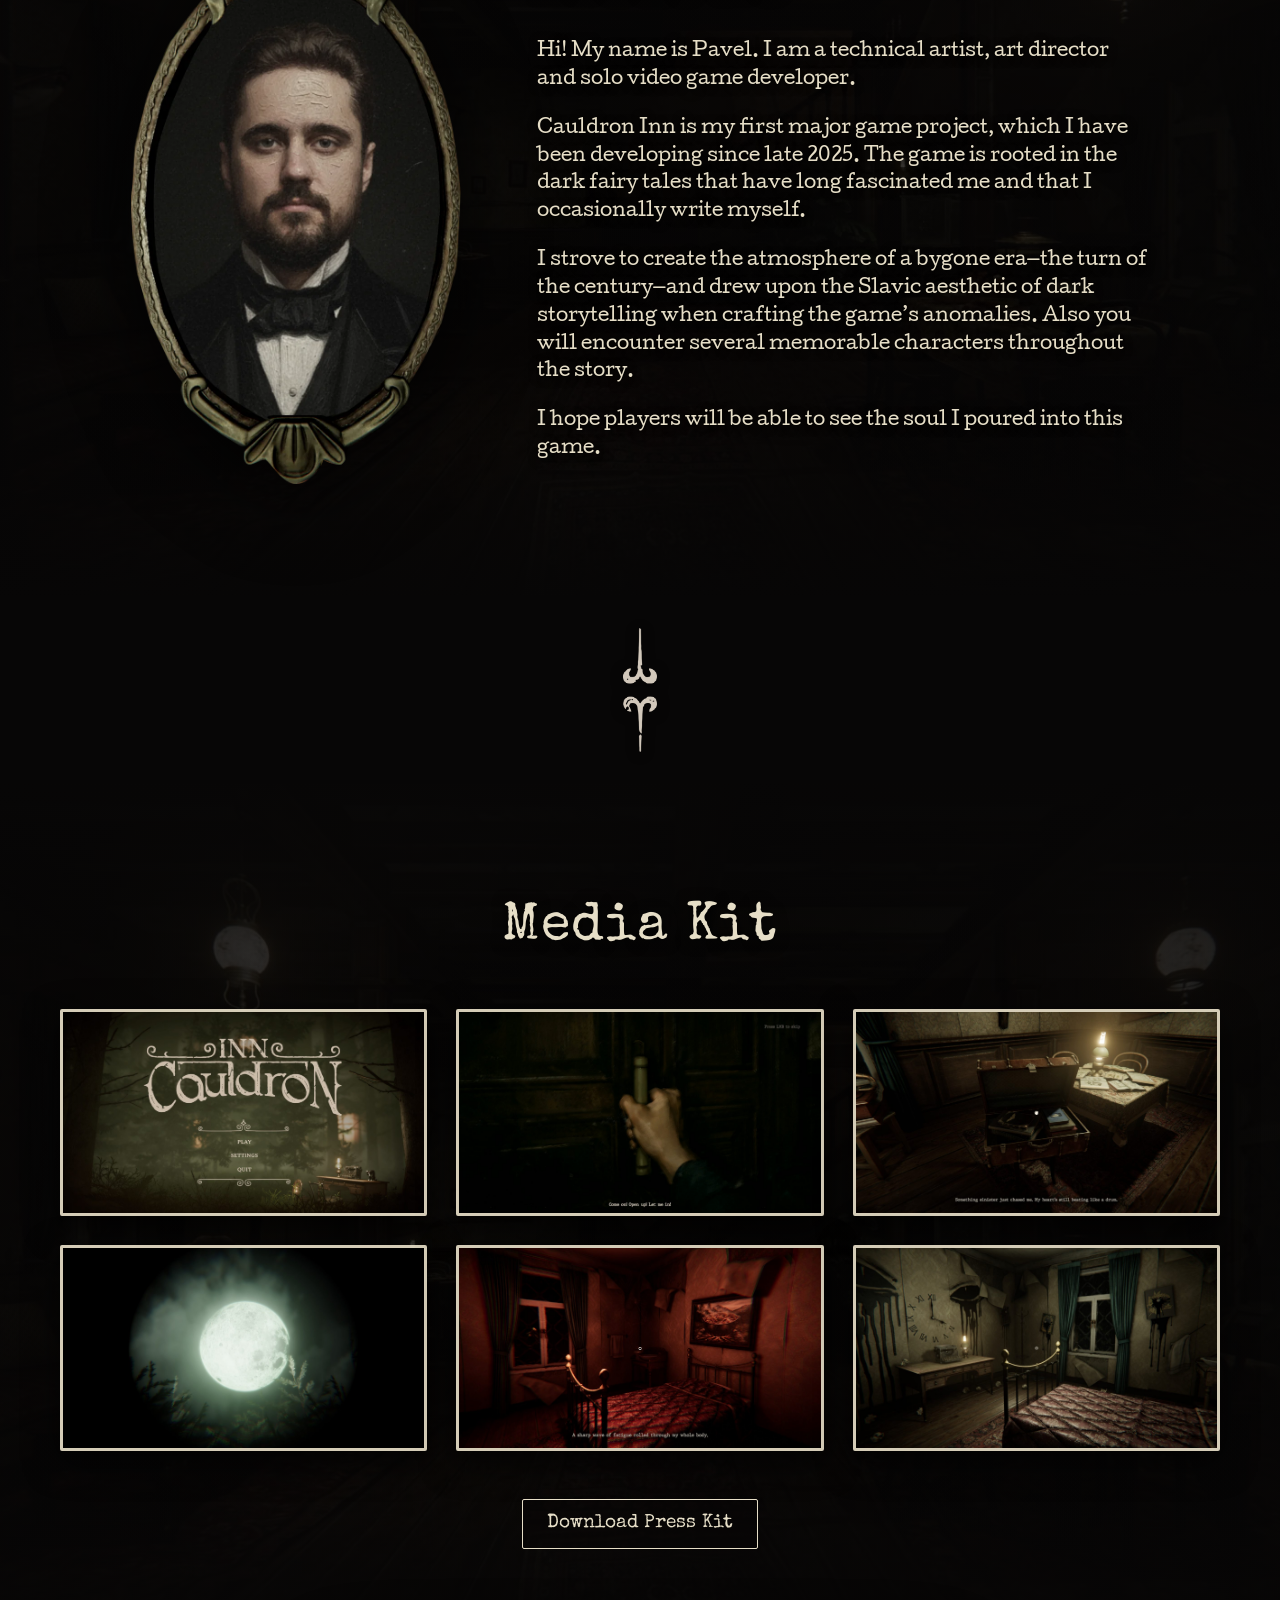
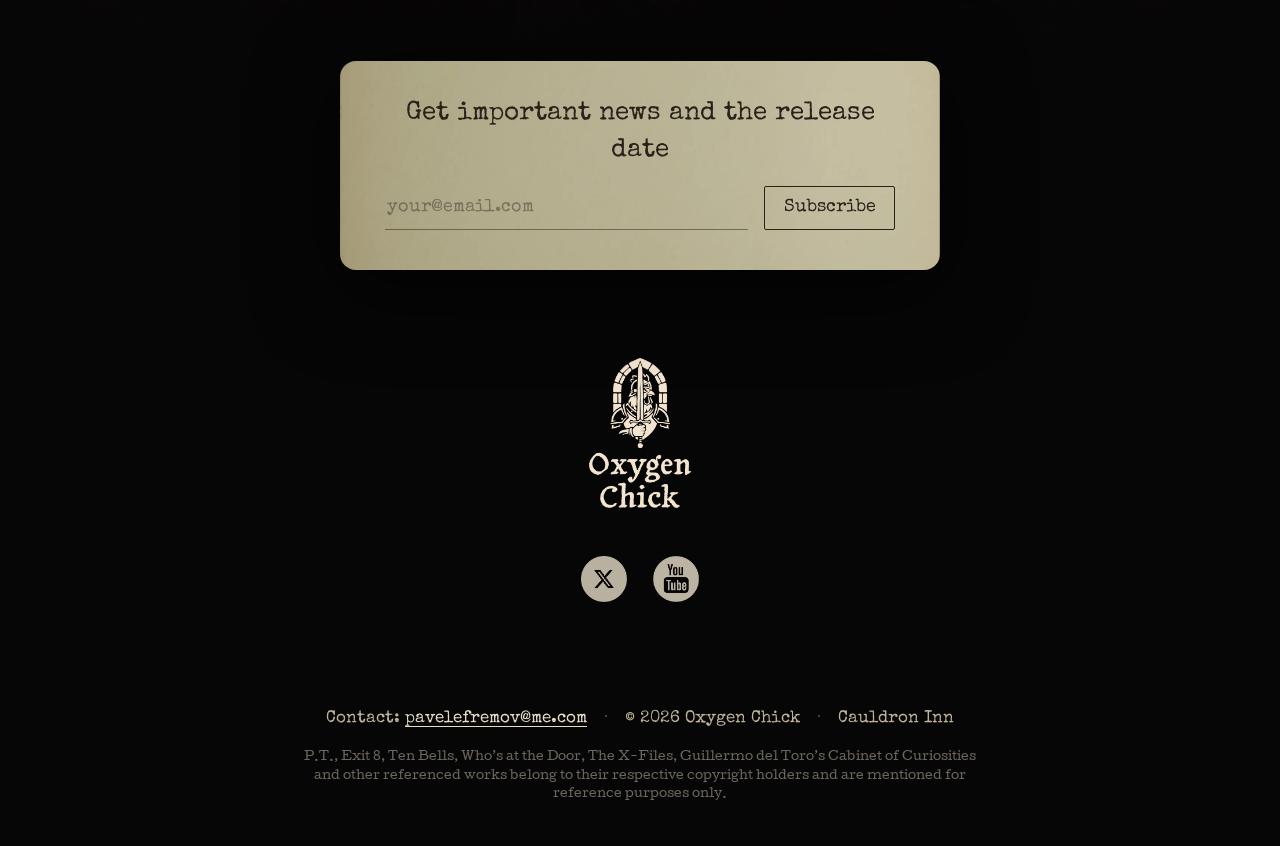
==== commit 1d7d3ef4: "Hide the language switcher and keep the site in English. Co-authored-by: Cursor <cursoragent@cursor." ====
--- a/index.html
+++ b/index.html
@@ -4,21 +4,8 @@
 <meta charset="UTF-8">
 <meta name="viewport" content="width=device-width, initial-scale=1.0">
 <script>
-  // Pick the language before anything paints: ?lang= link, then a saved choice, then the browser
-  (function () {
-    var lang = new URLSearchParams(location.search).get('lang');
-    if (!lang) { try { lang = localStorage.getItem('lang'); } catch (e) {} }
-    if (lang !== 'en' && lang !== 'ru') {
-      var prefs = navigator.languages || [navigator.language || 'en'];
-      lang = 'en';
-      for (var i = 0; i < prefs.length; i++) {
-        var code = String(prefs[i]).slice(0, 2).toLowerCase();
-        if (code === 'en') break;
-        if (code === 'ru' || code === 'be' || code === 'kk') { lang = 'ru'; break; }
-      }
-    }
-    document.documentElement.lang = lang;
-  })();
+  // Language switching is off for now: the page stays English
+  document.documentElement.lang = 'en';
 
   // Point data-src-<lang> / data-srcset-<lang> images at the given language's files
   function setLangSources(lang) {
@@ -46,10 +33,6 @@
     <a class="topbar-trailer" href="#" data-trailer="https://www.youtube.com/embed/_yV61SsTjs4?autoplay=1&rel=0" data-i18n="navTrailer">Trailer</a>
     <a href="#media-kit" data-i18n="navMediaKit">Media Kit</a>
     <a class="topbar-cta" href="https://store.steampowered.com/app/4680470/Cauldron_Inn/" target="_blank" rel="noopener" data-i18n="navWishlist">Wishlist on Steam</a>
-    <div class="lang-switch" role="group" aria-label="Language">
-      <button type="button" data-set-lang="en" lang="en">EN</button>
-      <button type="button" data-set-lang="ru" lang="ru">RU</button>
-    </div>
   </nav>
 </header>
 
--- a/style.css
+++ b/style.css
@@ -183,32 +183,6 @@
 }
 
 .topbar-cta:hover { background: var(--cream); color: var(--bg); text-decoration: none !important; }
-
-.lang-switch { display: flex; align-items: center; }
-.lang-switch button {
-  font: inherit;
-  color: inherit;
-  background: none;
-  border: 0;
-  padding: .2rem .3rem;
-  cursor: pointer;
-  opacity: .45;
-}
-.lang-switch button + button::before {
-  content: '/';
-  margin-right: .6rem;
-  opacity: .6;
-  display: inline-block;
-  pointer-events: none;
-}
-.lang-switch button:hover { opacity: .85; }
-.lang-switch button[aria-pressed="true"] {
-  opacity: 1;
-  cursor: default;
-  text-decoration: underline;
-  text-underline-offset: 4px;
-}
-.lang-switch button[aria-pressed="true"]::before { text-decoration: none; }
 
 @media (max-width: 640px) {
   .topbar-nav { font-size: .85rem; gap: .8rem; }
